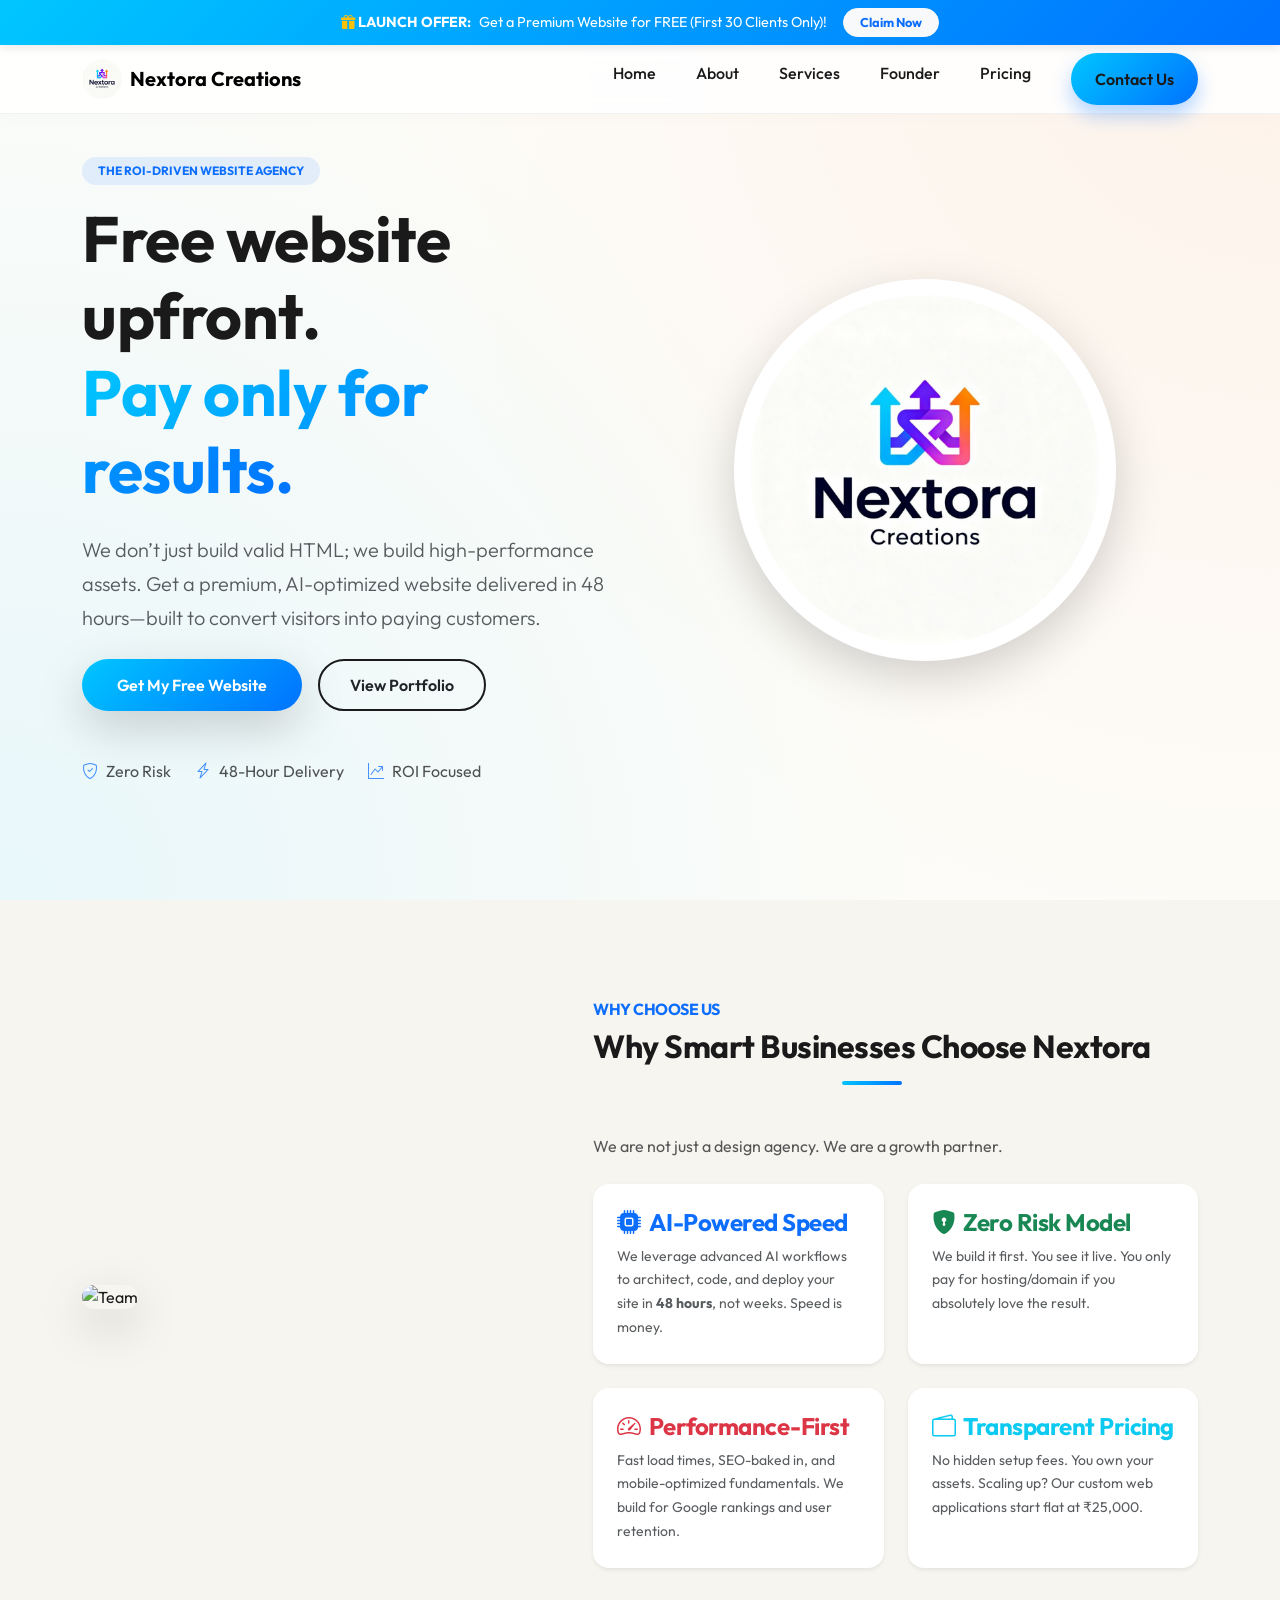
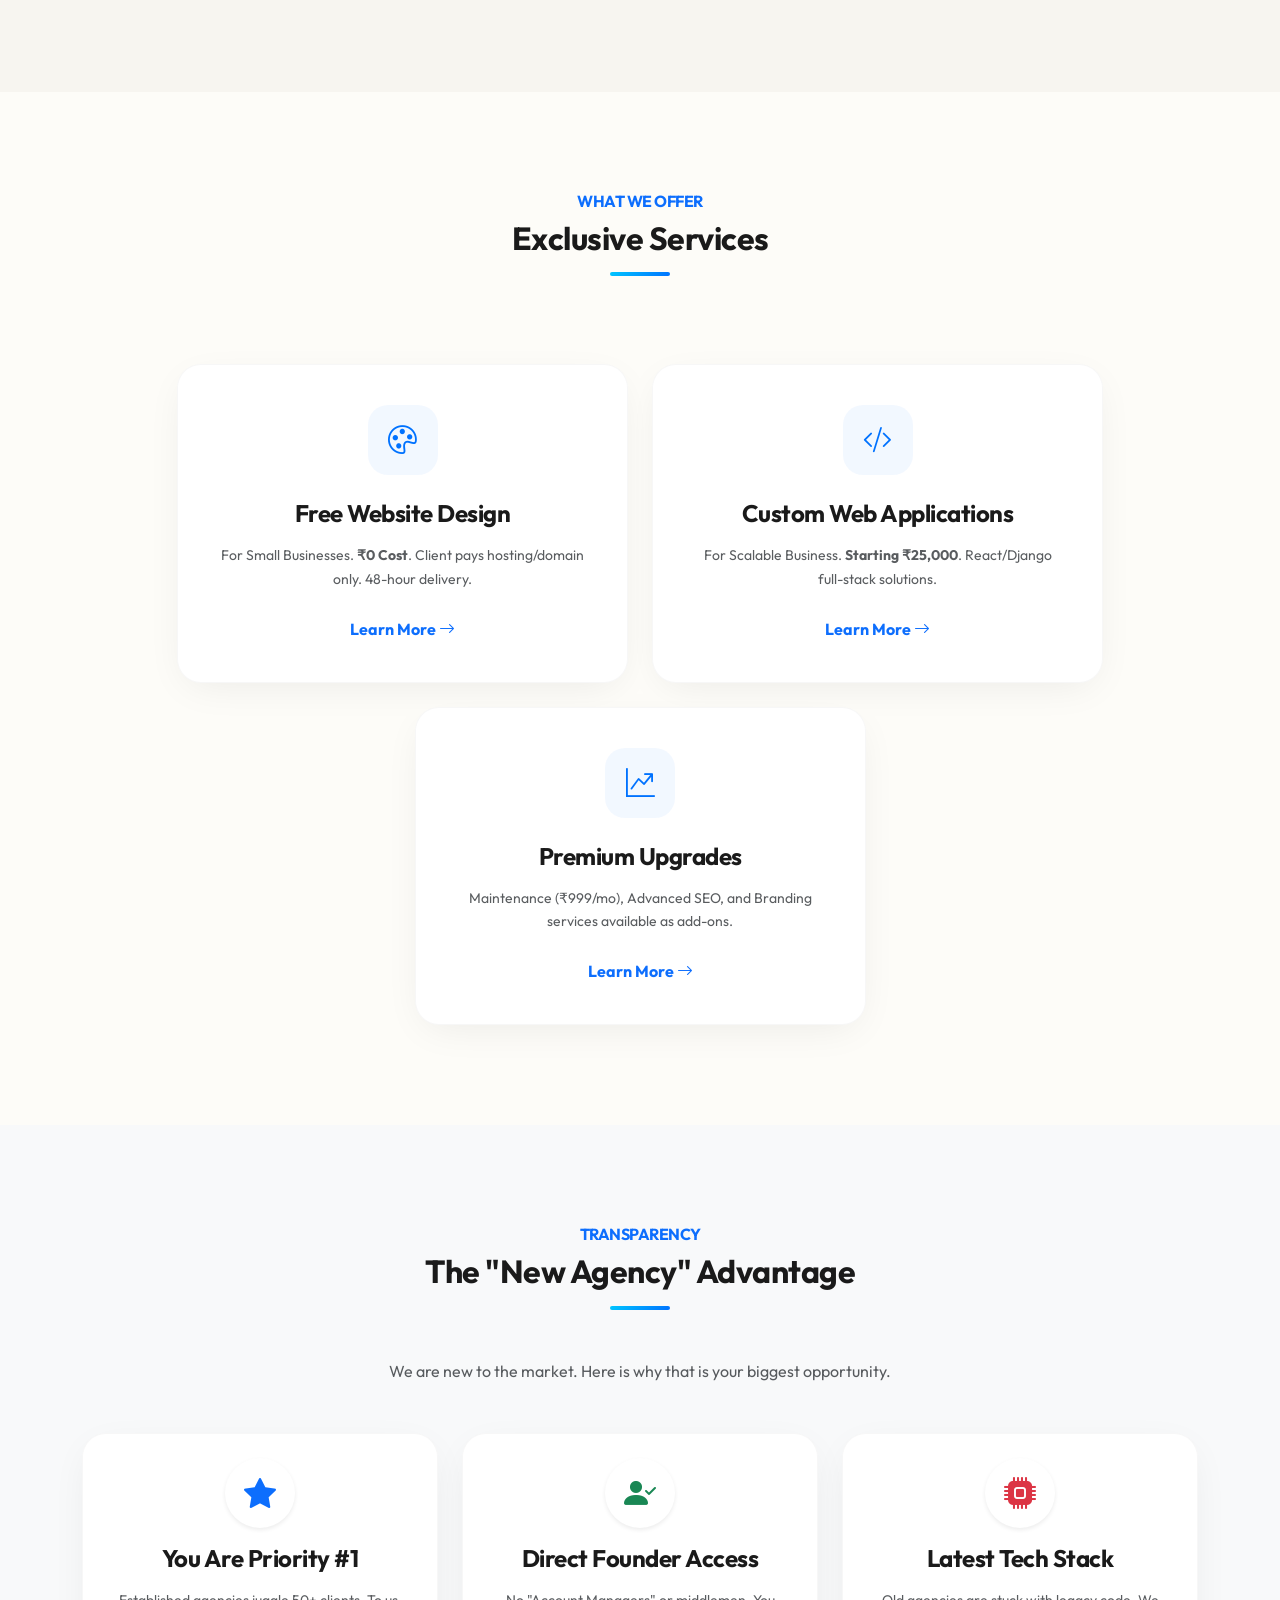
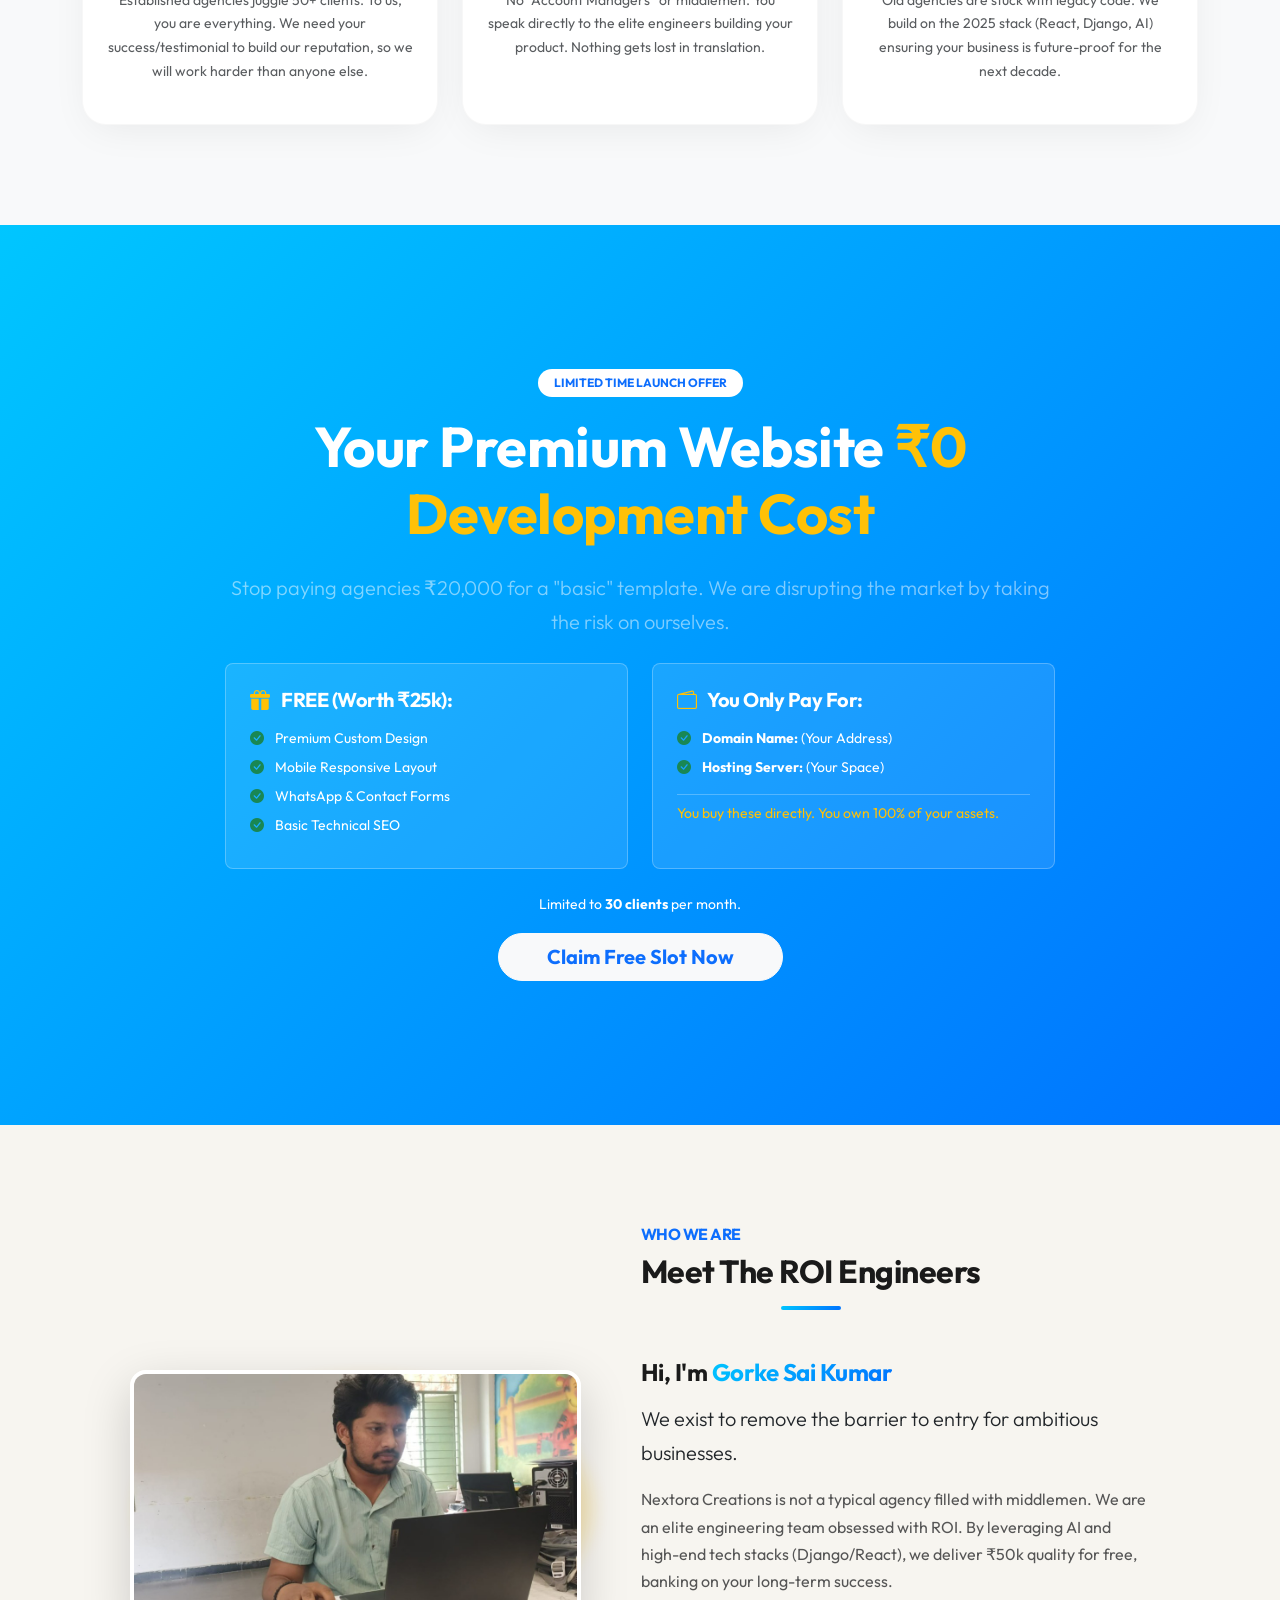
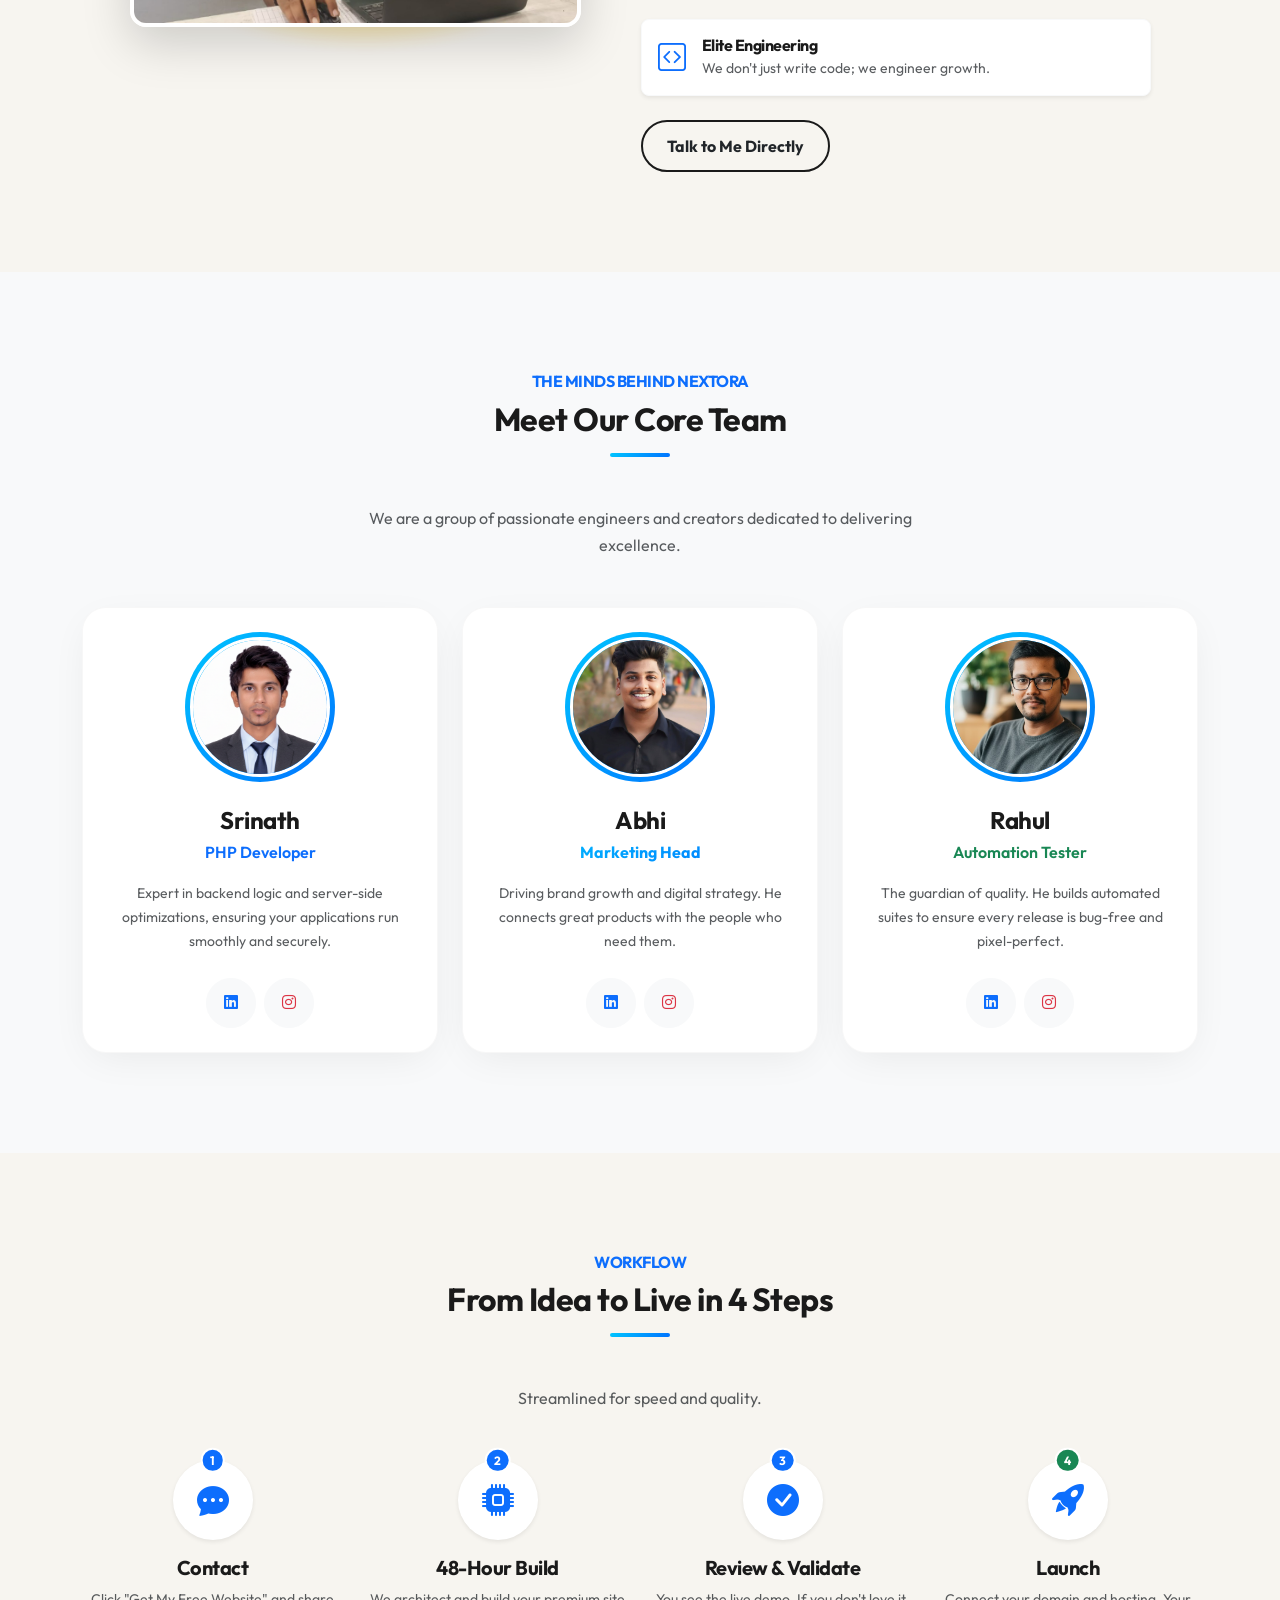
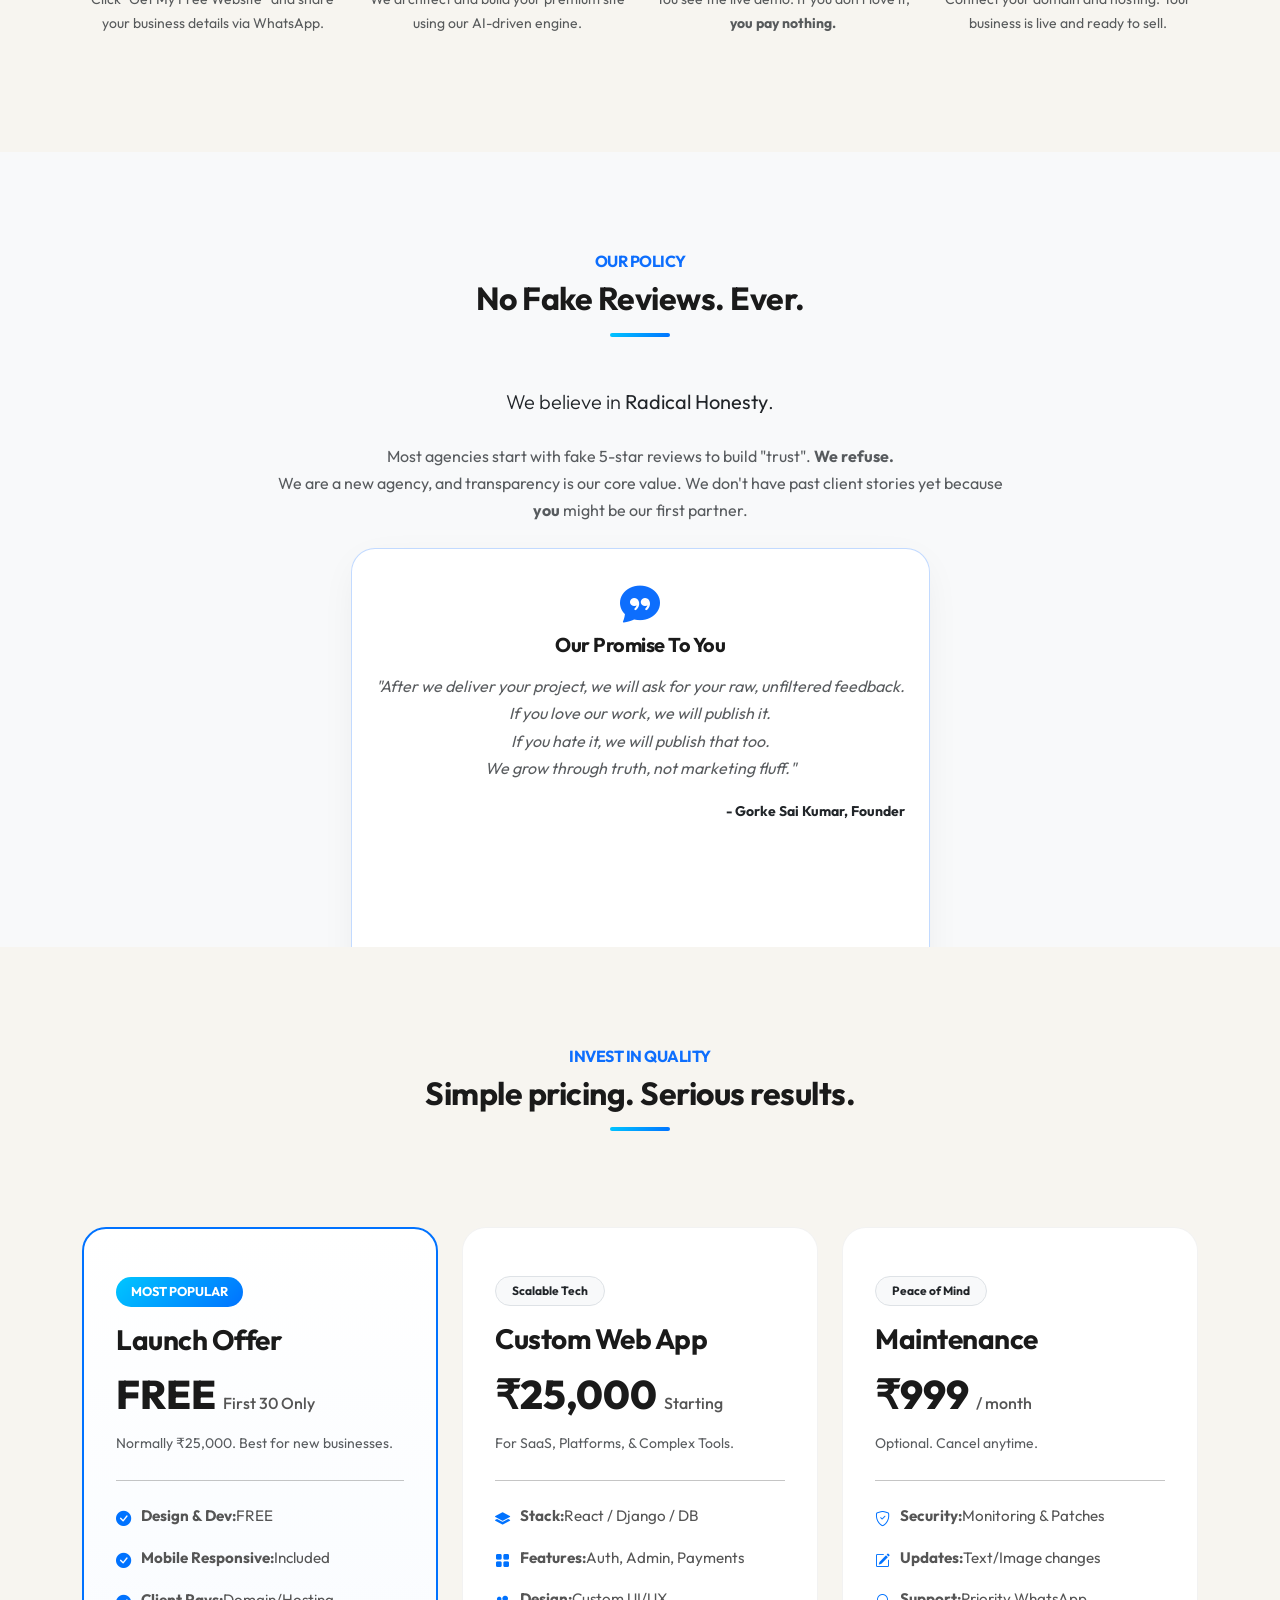
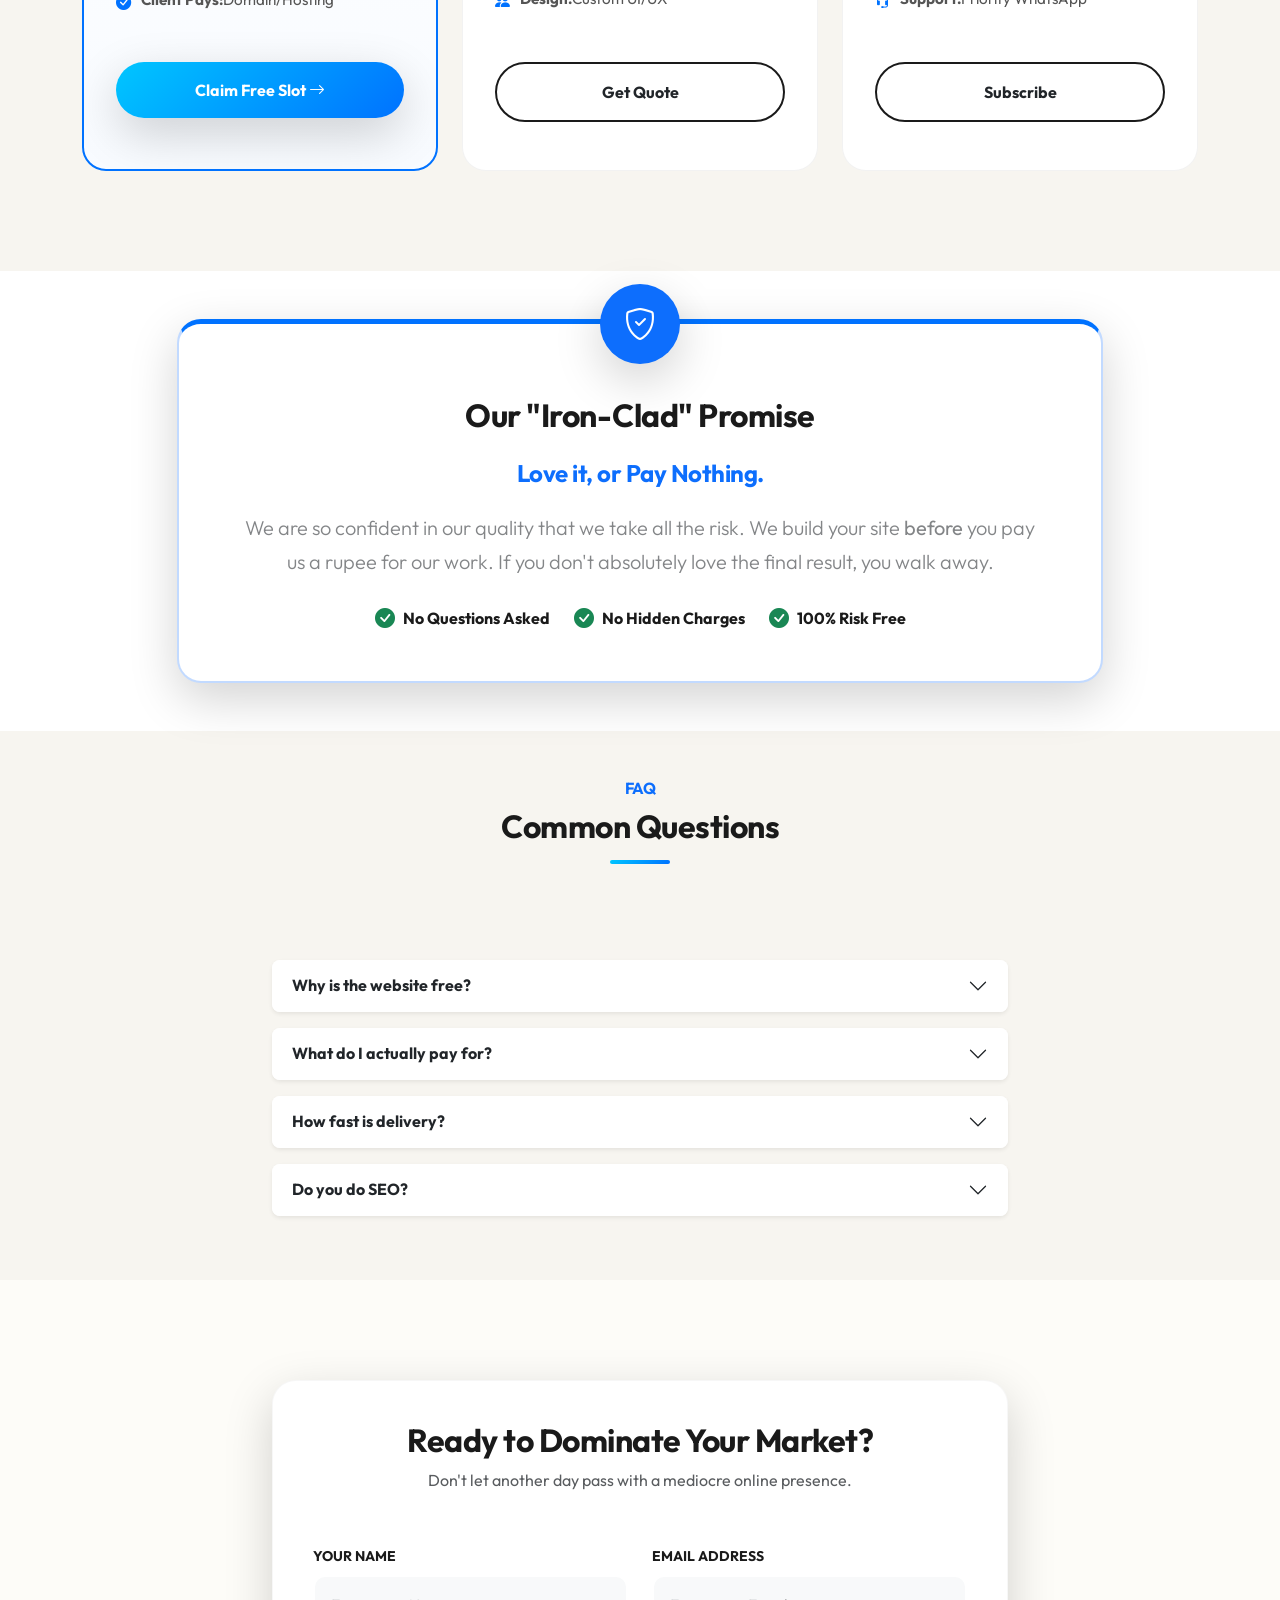
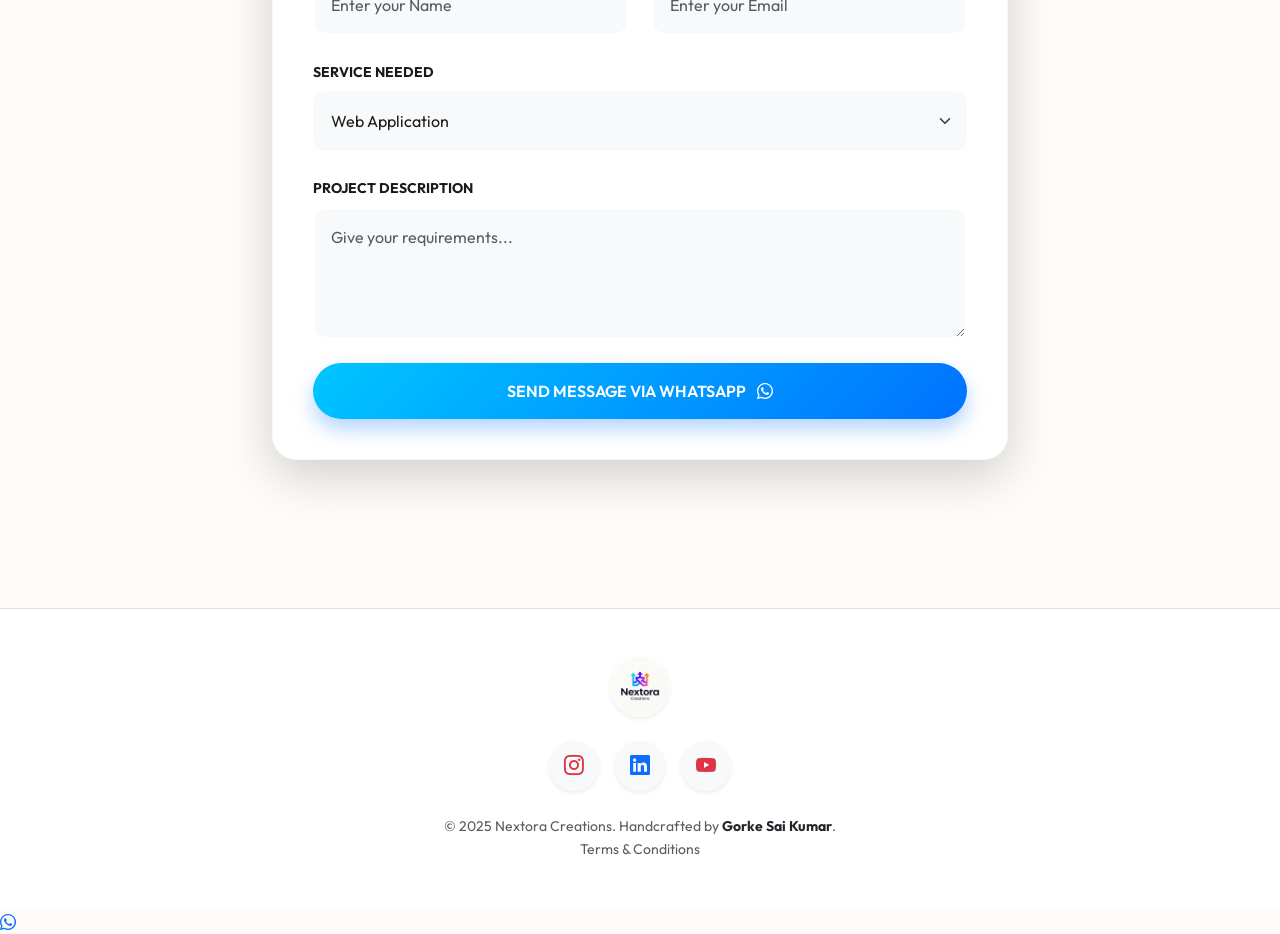
==== index.html @ ad3b321f "added terms and conditions" ====
<!DOCTYPE html>
<html lang="en">
<head>
    <meta charset="UTF-8">
    <meta name="viewport" content="width=device-width, initial-scale=1.0, maximum-scale=1.0, user-scalable=no">
    <title>Nextora Creations | Premium Web Solutions</title>
    <meta name="description" content="Nextora Creations - Custom web applications using Django, React, PostgreSQL. Solving real-life business problems by Gorke Sai Kumar.">
    <meta name="keywords" content="Nextora Creations, Web Development, Django, React, Custom Web Apps, Gorke Sai Kumar, Web Agency, Python, PostgreSQL, Business Solutions">
    <meta name="author" content="Gorke Sai Kumar">
    
    <!-- Robots -->
    <meta name="robots" content="index, follow">

    <!-- Canonical URL -->
    <link rel="canonical" href="https://nextoracreations.netlify.app/">

    <!-- Open Graph / Facebook -->
    <meta property="og:type" content="website">
    <meta property="og:url" content="https://nextoracreations.netlify.app/">
    <meta property="og:title" content="Nextora Creations | Premium Web Solutions">
    <meta property="og:description" content="Custom web applications using Django, React, PostgreSQL. Solving real-life business problems.">
    <meta property="og:image" content="https://nextoracreations.netlify.app/assets/img/logo.jpg">

    <!-- Twitter -->
    <meta property="twitter:card" content="summary_large_image">
    <meta property="twitter:url" content="https://nextoracreations.netlify.app/">
    <meta property="twitter:title" content="Nextora Creations | Premium Web Solutions">
    <meta property="twitter:description" content="Custom web applications using Django, React, PostgreSQL. Solving real-life business problems.">
    <meta property="twitter:image" content="https://nextoracreations.netlify.app/assets/img/logo.jpg">

    <!-- Fonts -->
    <link rel="preconnect" href="https://fonts.googleapis.com">
    <link rel="preconnect" href="https://fonts.gstatic.com" crossorigin>
    <link href="https://fonts.googleapis.com/css2?family=Outfit:wght@300;400;600;700&display=swap" rel="stylesheet">
    
    <!-- Bootstrap 5 CSS -->
    <link href="https://cdn.jsdelivr.net/npm/bootstrap@5.3.0/dist/css/bootstrap.min.css" rel="stylesheet">
    <!-- Bootstrap Icons -->
    <link rel="stylesheet" href="https://cdn.jsdelivr.net/npm/bootstrap-icons@1.11.1/font/bootstrap-icons.css">
    
    <!-- AOS Animation Library -->
    <link href="https://unpkg.com/aos@2.3.1/dist/aos.css" rel="stylesheet">
    
    <!-- Custom CSS -->
    <link rel="stylesheet" href="assets/css/style.css">
    <meta name="google-site-verification" content="ilB0zEeFWvR1lHOQgib4cGOxq50XFA5EK_NrIijSXbw" />
    <!-- Favicon -->
    <link rel="icon" type="image/jpg" href="assets/img/logo.jpg">
</head>
<body>
    <!-- Top Notification Bar -->
    <div class="notification-bar d-flex justify-content-center align-items-center text-center px-2">
        <span class="fw-bold me-2"><i class="bi bi-gift-fill text-warning"></i> LAUNCH OFFER:</span>
        <span class="d-none d-md-inline">Get a Premium Website for FREE (First 30 Clients Only)!</span>
        <span class="d-inline d-md-none">FREE Premium Website Offer!</span>
        <a href="#offer" class="btn btn-sm btn-light rounded-pill ms-3 px-3 fw-bold text-primary" style="font-size: 0.8rem;">Claim Now</a>
    </div>

    <!-- Navbar -->
    <nav class="navbar navbar-expand-lg fixed-top navbar-light">
        <div class="container">
            <a class="navbar-brand d-flex align-items-center gap-2" href="#">
                <img src="assets/img/logo.jpg" class="rounded-circle" alt="Nextora Logo">
                <span class="fw-bold">Nextora Creations</span>
            </a>
            <button class="navbar-toggler" type="button" data-bs-toggle="collapse" data-bs-target="#navbarNav">
                <span class="navbar-toggler-icon"></span>
            </button>
            <div class="collapse navbar-collapse" id="navbarNav">
                <ul class="navbar-nav ms-auto gap-lg-4">
                    <li class="nav-item"><a class="nav-link" href="#hero">Home</a></li>
                    <li class="nav-item"><a class="nav-link" href="#about">About</a></li>
                    <li class="nav-item"><a class="nav-link" href="#services">Services</a></li>
                    <li class="nav-item"><a class="nav-link" href="#founder">Founder</a></li>
                    <li class="nav-item"><a class="nav-link" href="#pricing">Pricing</a></li>
                    <li class="nav-item"><a class="nav-link btn btn-primary-gradient text-white px-4 ms-2" href="#contact">Contact Us</a></li>
                </ul>
            </div>
        </div>
    </nav>

    <!-- Hero Section -->
    <header id="hero" class="hero-section text-center text-lg-start">
        <div class="container">
            <div class="row align-items-center">
                <div class="col-lg-6">
                    <div class="badge bg-primary bg-opacity-10 text-primary mb-3 px-3 py-2 rounded-pill fw-bold text-uppercase letter-spacing-2">The ROI-Driven Website Agency</div>
                    <h1 class="display-3 fw-bold mb-4">Free website upfront. <br><span class="text-gradient">Pay only for results.</span></h1>
                    <p class="lead mb-4 text-muted">We don’t just build valid HTML; we build high-performance assets. Get a premium, AI-optimized website delivered in 48 hours—built to convert visitors into paying customers.</p>
                    <div class="d-flex gap-3 justify-content-center justify-content-lg-start">
                        <a href="#offer" class="btn btn-primary-gradient shadow-lg">Get My Free Website</a>
                        <a href="#portfolio" class="btn btn-outline-dark">View Portfolio</a>
                    </div>
                    
                    <div class="mt-5 d-flex gap-4 opacity-75 justify-content-center justify-content-lg-start">
                         <div><i class="bi bi-shield-check text-primary me-2"></i>Zero Risk</div>
                         <div><i class="bi bi-lightning-charge text-primary me-2"></i>48-Hour Delivery</div>
                         <div><i class="bi bi-graph-up-arrow text-primary me-2"></i>ROI Focused</div>
                    </div>
                </div>
                <div class="col-lg-6 mt-5 mt-lg-0 text-center">
                    <img src="assets/img/logo.jpg" class="img-fluid rounded-circle shadow-lg p-3 bg-white" style="max-width: 70%;" alt="Nextora Hero">
                </div>
            </div>
        </div>
    </header>

    <!-- Why Choose Us Section (Previously About) -->
    <section id="why-us">
        <div class="container">
            <div class="row align-items-center">
                <div class="col-lg-5 mb-5 mb-lg-0">
                    <div class="position-relative">
                        <div class="bg-primary position-absolute rounded-circle opacity-10" style="width: 300px; height: 300px; top: -20px; left: -20px; z-index: -1;"></div>
                        <img src="https://images.unsplash.com/photo-1522071820081-009f0129c71c?q=80&w=2070&auto=format&fit=crop" class="img-fluid rounded-4 shadow-lg" alt="Team">
                    </div>
                </div>
                <div class="col-lg-7 ps-lg-5">
                    <h6 class="text-primary fw-bold text-uppercase letter-spacing-2">Why Choose Us</h6>
                    <h2 class="section-title text-start mx-0">Why Smart Businesses Choose Nextora</h2>
                    <p class="mb-4">We are not just a design agency. We are a growth partner.</p>
                    
                    <div class="row g-4 mb-4">
                        <div class="col-md-6">
                            <div class="p-4 bg-white rounded-4 shadow-sm h-100">
                                <h4 class="fw-bold text-primary"><i class="bi bi-cpu-fill me-2"></i>AI-Powered Speed</h4>
                                <p class="small text-muted m-0">We leverage advanced AI workflows to architect, code, and deploy your site in <strong>48 hours</strong>, not weeks. Speed is money.</p>
                            </div>
                        </div>
                        <div class="col-md-6">
                             <div class="p-4 bg-white rounded-4 shadow-sm h-100">
                                <h4 class="fw-bold text-success"><i class="bi bi-shield-lock-fill me-2"></i>Zero Risk Model</h4>
                                <p class="small text-muted m-0">We build it first. You see it live. You only pay for hosting/domain if you absolutely love the result.</p>
                            </div>
                        </div>
                         <div class="col-md-6">
                            <div class="p-4 bg-white rounded-4 shadow-sm h-100">
                               <h4 class="fw-bold text-danger"><i class="bi bi-speedometer2 me-2"></i>Performance-First</h4>
                               <p class="small text-muted m-0">Fast load times, SEO-baked in, and mobile-optimized fundamentals. We build for Google rankings and user retention.</p>
                           </div>
                       </div>
                       <div class="col-md-6">
                            <div class="p-4 bg-white rounded-4 shadow-sm h-100">
                               <h4 class="fw-bold text-info"><i class="bi bi-wallet2 me-2"></i>Transparent Pricing</h4>
                               <p class="small text-muted m-0">No hidden setup fees. You own your assets. Scaling up? Our custom web applications start flat at ₹25,000.</p>
                           </div>
                       </div>
                    </div>
                </div>
            </div>
        </div>
    </section>

    <!-- Services Section -->
    <section id="services" data-aos="fade-up">
        <div class="container">
            <div class="text-center" data-aos="zoom-in">
                <h6 class="text-primary fw-bold text-uppercase">What We Offer</h6>
                <h2 class="section-title">Exclusive Services</h2>
            </div>
            
            <div class="row g-4 mt-3 justify-content-center" id="services-container">
                <!-- Dynamic Content Will Load Here -->
                <div class="col-12 text-center">
                    <div class="spinner-border text-primary" role="status">
                        <span class="visually-hidden">Loading...</span>
                    </div>
                </div>
            </div>
        </div>
    </section>

    <!-- Replaced with Company Advantage Section -->
    <section id="advantage" class="bg-light">
        <div class="container">
            <div class="text-center mb-5" data-aos="fade-up">
                <h6 class="text-primary fw-bold text-uppercase">Transparency</h6>
                <h2 class="section-title">The "New Agency" Advantage</h2>
                <p class="text-muted w-75 mx-auto">We are new to the market. Here is why that is your biggest opportunity.</p>
            </div>
            
            <div class="row g-4 justify-content-center">
                <!-- Advantage 1 -->
                <div class="col-md-4" data-aos="fade-up" data-aos-delay="100">
                    <div class="glass-card p-4 h-100 text-center">
                        <div class="icon-box bg-white shadow-sm mb-3 mx-auto text-primary fs-2 rounded-circle" style="width:70px; height:70px; display:flex; align-items:center; justify-content:center;">
                            <i class="bi bi-star-fill"></i>
                        </div>
                        <h4 class="fw-bold mb-3">You Are Priority #1</h4>
                        <p class="small text-muted">Established agencies juggle 50+ clients. To us, you are everything. We need your success/testimonial to build our reputation, so we will work harder than anyone else.</p>
                    </div>
                </div>

                <!-- Advantage 2 -->
                <div class="col-md-4" data-aos="fade-up" data-aos-delay="200">
                     <div class="glass-card p-4 h-100 text-center">
                        <div class="icon-box bg-white shadow-sm mb-3 mx-auto text-success fs-2 rounded-circle" style="width:70px; height:70px; display:flex; align-items:center; justify-content:center;">
                            <i class="bi bi-person-check-fill"></i>
                        </div>
                        <h4 class="fw-bold mb-3">Direct Founder Access</h4>
                        <p class="small text-muted">No "Account Managers" or middlemen. You speak directly to the elite engineers building your product. Nothing gets lost in translation.</p>
                    </div>
                </div>

                <!-- Advantage 3 -->
                <div class="col-md-4" data-aos="fade-up" data-aos-delay="300">
                     <div class="glass-card p-4 h-100 text-center">
                        <div class="icon-box bg-white shadow-sm mb-3 mx-auto text-danger fs-2 rounded-circle" style="width:70px; height:70px; display:flex; align-items:center; justify-content:center;">
                            <i class="bi bi-cpu-fill"></i>
                        </div>
                        <h4 class="fw-bold mb-3">Latest Tech Stack</h4>
                        <p class="small text-muted">Old agencies are stuck with legacy code. We build on the 2025 stack (React, Django, AI) ensuring your business is future-proof for the next decade.</p>
                    </div>
                </div>
            </div>
        </div>
    </section>

    <!-- Launch Offer Section -->
    <section id="offer" class="offer-section py-5">
        <div class="container py-5">
            <div class="row justify-content-center">
                <div class="col-lg-10">
                    <div class="offer-card p-5 text-center" data-aos="zoom-in" data-aos-duration="1000">
                        <span class="badge bg-white text-primary mb-3 px-3 py-2 rounded-pill fw-bold text-uppercase">Limited Time Launch Offer</span>
                        <h2 class="display-4 fw-bold mb-4 text-white">Your Premium Website <span class="text-warning">₹0 Development Cost</span></h2>
                        <p class="lead text-white-50 mb-4">Stop paying agencies ₹20,000 for a "basic" template. We are disrupting the market by taking the risk on ourselves.</p>
                        
                        <div class="row justify-content-center mb-4">
                            <div class="col-md-6">
                                <div class="bg-white bg-opacity-10 p-4 rounded-3 text-start border border-white border-opacity-25 h-100">
                                    <h5 class="fw-bold text-white mb-3"><i class="bi bi-gift-fill me-2 text-warning"></i> FREE (Worth ₹25k):</h5>
                                    <ul class="list-unstyled text-white mb-0 small">
                                        <li class="mb-2"><i class="bi bi-check-circle-fill text-success me-2"></i> Premium Custom Design</li>
                                        <li class="mb-2"><i class="bi bi-check-circle-fill text-success me-2"></i> Mobile Responsive Layout</li>
                                        <li class="mb-2"><i class="bi bi-check-circle-fill text-success me-2"></i> WhatsApp & Contact Forms</li>
                                        <li class="mb-2"><i class="bi bi-check-circle-fill text-success me-2"></i> Basic Technical SEO</li>
                                    </ul>
                                </div>
                            </div>
                            <div class="col-md-6 mt-3 mt-md-0">
                                <div class="bg-white bg-opacity-10 p-4 rounded-3 text-start border border-white border-opacity-25 h-100">
                                    <h5 class="fw-bold text-white mb-3"><i class="bi bi-wallet2 me-2 text-warning"></i> You Only Pay For:</h5>
                                    <ul class="list-unstyled text-white mb-0 small">
                                        <li class="mb-2"><i class="bi bi-check-circle-fill text-success me-2"></i> <strong>Domain Name:</strong> (Your Address)</li>
                                        <li class="mb-2"><i class="bi bi-check-circle-fill text-success me-2"></i> <strong>Hosting Server:</strong> (Your Space)</li>
                                        <li class="mt-3 text-warning border-top border-white border-opacity-25 pt-2">You buy these directly. You own 100% of your assets.</li>
                                    </ul>
                                </div>
                            </div>
                        </div>
                        
                        <div>
                            <p class="text-white small mb-3">Limited to <strong>30 clients</strong> per month.</p>
                            <a href="https://wa.me/917674981970?text=I want to claim the Free Website Offer!" target="_blank" class="btn btn-light btn-lg rounded-pill px-5 fw-bold btn-pulse text-primary">Claim Free Slot Now</a>
                        </div>
                    </div>
                </div>
            </div>
        </div>
    </section>

    <!-- About Us Section (Previously Founder) -->
    <section id="about-us" data-aos="fade-up">
        <div class="container">
            <div class="row align-items-center justify-content-center">
                <div class="col-lg-5 mb-4 mb-lg-0 text-center" data-aos="fade-right">
                    <div class="position-relative d-inline-block">
                        <div class="bg-warning position-absolute rounded-circle opacity-25" style="width: 100%; height: 100%; top: 10px; left: 10px; z-index: -1; filter: blur(10px);"></div>
                        <img src="assets/img/founder.jpg" class="img-fluid rounded-4 shadow-lg border border-4 border-white" alt="Gorke Sai Kumar - Founder" style="max-height: 400px; object-fit: cover;">
                    </div>
                </div>
                <div class="col-lg-6 ps-lg-5" data-aos="fade-left">
                    <h6 class="text-primary fw-bold text-uppercase letter-spacing-2">Who We Are</h6>
                    <h2 class="section-title text-start mx-0">Meet The ROI Engineers</h2>
                    <h4 class="fw-bold mb-3">Hi, I'm <span class="text-gradient">Gorke Sai Kumar</span></h4>
                    <p class="lead text-dark">We exist to remove the barrier to entry for ambitious businesses.</p>
                    <p class="mb-4">Nextora Creations is not a typical agency filled with middlemen. We are an elite engineering team obsessed with ROI. By leveraging AI and high-end tech stacks (Django/React), we deliver ₹50k quality for free, banking on your long-term success.</p>
                    
                    <div class="d-flex flex-column gap-3">
                        <div class="d-flex align-items-center bg-white p-3 rounded-3 shadow-sm border border-light">
                            <i class="bi bi-code-square text-primary fs-3 me-3"></i>
                            <div>
                                <h6 class="fw-bold mb-0">Elite Engineering</h6>
                                <small class="text-muted">We don't just write code; we engineer growth.</small>
                            </div>
                        </div>
                    </div>
                    
                    <div class="mt-4">
                        <a href="https://wa.me/917674981970?text=I want to work directly with you!" target="_blank" class="btn btn-outline-dark rounded-pill px-4 fw-bold">Talk to Me Directly</a>
                    </div>
                </div>
            </div>
        </div>
    </section>

    <!-- Team Section -->
    <section id="team" class="bg-light">
        <div class="container">
            <div class="text-center mb-5" data-aos="fade-up">
                <h6 class="text-primary fw-bold text-uppercase">The Minds Behind Nextora</h6>
                <h2 class="section-title">Meet Our Core Team</h2>
                <p class="text-muted text-center mx-auto" style="max-width: 600px;">
                    We are a group of passionate engineers and creators dedicated to delivering excellence.
                </p>
            </div>

            <div class="row g-4 justify-content-center">
                <!-- Srinath -->
                <div class="col-md-6 col-lg-4" data-aos="fade-up" data-aos-delay="100">
                    <div class="team-card glass-card text-center p-4">
                        <div class="team-img-wrapper mb-4 mx-auto">
                            <img src="assets/img/srinath.png" class="img-fluid" alt="Srinath">
                        </div>
                        <h4 class="fw-bold mb-1">Srinath</h4>
                        <p class="text-primary fw-semibold mb-3">PHP Developer</p>
                        <p class="small text-muted mb-4">
                            Expert in backend logic and server-side optimizations, ensuring your applications run smoothly and securely.
                        </p>
                        <div class="d-flex justify-content-center gap-2">
                             <a href="https://www.linkedin.com/in/sreenath-pandramesh/" target="_blank" class="social-icon-btn btn btn-sm btn-light rounded-circle text-primary"><i class="bi bi-linkedin"></i></a>
                             <a href="https://www.instagram.com/shreenath_14/" target="_blank" class="social-icon-btn btn btn-sm btn-light rounded-circle text-danger"><i class="bi bi-instagram"></i></a>
                        </div>
                    </div>
                </div>

                <!-- Abhi -->
                <div class="col-md-6 col-lg-4" data-aos="fade-up" data-aos-delay="200">
                    <div class="team-card glass-card text-center p-4">
                         <div class="team-img-wrapper mb-4 mx-auto">
                            <img src="assets/img/abhi.jpg" class="img-fluid" alt="Abhi">
                        </div>
                        <h4 class="fw-bold mb-1">Abhi</h4>
                        <p class="text-gradient fw-bold mb-3">Marketing Head</p>
                        <p class="small text-muted mb-4">
                            Driving brand growth and digital strategy. He connects great products with the people who need them.
                        </p>
                        <div class="d-flex justify-content-center gap-2">
                             <a href="https://www.linkedin.com/in/gaikwadabhijeeth/" target="_blank" class="social-icon-btn btn btn-sm btn-light rounded-circle text-primary"><i class="bi bi-linkedin"></i></a>
                             <a href="https://www.instagram.com/mr_abhi_25__/" target="_blank" class="social-icon-btn btn btn-sm btn-light rounded-circle text-danger"><i class="bi bi-instagram"></i></a>
                        </div>
                    </div>
                </div>

                <!-- Rahul -->
                <div class="col-md-6 col-lg-4" data-aos="fade-up" data-aos-delay="300">
                    <div class="team-card glass-card text-center p-4">
                         <div class="team-img-wrapper mb-4 mx-auto">
                            <img src="assets/img/rahul.jpg" class="img-fluid" alt="Rahul">
                        </div>
                        <h4 class="fw-bold mb-1">Rahul</h4>
                        <p class="text-success fw-semibold mb-3">Automation Tester</p>
                        <p class="small text-muted mb-4">
                            The guardian of quality. He builds automated suites to ensure every release is bug-free and pixel-perfect.
                        </p>
                        <div class="d-flex justify-content-center gap-2">
                             <a href="https://www.linkedin.com/in/gannajirahul/" target="_blank" class="social-icon-btn btn btn-sm btn-light rounded-circle text-primary"><i class="bi bi-linkedin"></i></a>
                             <a href="https://www.instagram.com/rahul_gannaji/" target="_blank" class="social-icon-btn btn btn-sm btn-light rounded-circle text-danger"><i class="bi bi-instagram"></i></a>
                        </div>
                    </div>
                </div>
            </div>
        </div>
    </section>

    <!-- Process Section -->
    <section id="process">
        <div class="container">
            <div class="text-center" data-aos="fade-up">
                <h6 class="text-primary fw-bold text-uppercase">Workflow</h6>
                <h2 class="section-title">From Idea to Live in 4 Steps</h2>
                <p class="text-muted w-75 mx-auto">Streamlined for speed and quality.</p>
            </div>
            
            <div class="row g-4 mt-4">
                <!-- Step 1 -->
                <div class="col-md-6 col-lg-3" data-aos="fade-up" data-aos-delay="100">
                    <div class="text-center position-relative h-100">
                        <div class="icon-box bg-white shadow-sm mb-3 mx-auto text-primary fs-2 rounded-circle" style="width:80px; height:80px; display:flex; align-items:center; justify-content:center;">
                            <i class="bi bi-chat-dots-fill"></i>
                        </div>
                        <span class="position-absolute top-0 start-50 translate-middle badge rounded-pill bg-primary border border-2 border-white">1</span>
                        <h5 class="fw-bold">Contact</h5>
                        <p class="small text-muted">Click "Get My Free Website" and share your business details via WhatsApp.</p>
                    </div>
                </div>

                <!-- Step 2 -->
                <div class="col-md-6 col-lg-3" data-aos="fade-up" data-aos-delay="200">
                    <div class="text-center position-relative h-100">
                        <div class="icon-box bg-white shadow-sm mb-3 mx-auto text-primary fs-2 rounded-circle" style="width:80px; height:80px; display:flex; align-items:center; justify-content:center;">
                            <i class="bi bi-cpu-fill"></i>
                        </div>
                        <span class="position-absolute top-0 start-50 translate-middle badge rounded-pill bg-primary border border-2 border-white">2</span>
                        <h5 class="fw-bold">48-Hour Build</h5>
                        <p class="small text-muted">We architect and build your premium site using our AI-driven engine.</p>
                    </div>
                </div>

                <!-- Step 3 -->
                <div class="col-md-6 col-lg-3" data-aos="fade-up" data-aos-delay="300">
                    <div class="text-center position-relative h-100">
                        <div class="icon-box bg-white shadow-sm mb-3 mx-auto text-primary fs-2 rounded-circle" style="width:80px; height:80px; display:flex; align-items:center; justify-content:center;">
                            <i class="bi bi-check-circle-fill"></i>
                        </div>
                        <span class="position-absolute top-0 start-50 translate-middle badge rounded-pill bg-primary border border-2 border-white">3</span>
                        <h5 class="fw-bold">Review & Validate</h5>
                        <p class="small text-muted">You see the live demo. If you don't love it, <strong>you pay nothing.</strong></p>
                    </div>
                </div>

                <!-- Step 4 -->
                <div class="col-md-6 col-lg-3" data-aos="fade-up" data-aos-delay="400">
                    <div class="text-center position-relative h-100">
                        <div class="icon-box bg-white shadow-sm mb-3 mx-auto text-primary fs-2 rounded-circle" style="width:80px; height:80px; display:flex; align-items:center; justify-content:center;">
                            <i class="bi bi-rocket-takeoff-fill"></i>
                        </div>
                        <span class="position-absolute top-0 start-50 translate-middle badge rounded-pill bg-success border border-2 border-white">4</span>
                        <h5 class="fw-bold">Launch</h5>
                        <p class="small text-muted">Connect your domain and hosting. Your business is live and ready to sell.</p>
                    </div>
                </div>
            </div>
        </div>
    </section>

    <!-- Replaced with Transparency Section -->
    <section id="transparency" class="bg-light">
        <div class="container">
             <div class="row justify-content-center">
                <div class="col-lg-8 text-center" data-aos="fade-up">
                    <h6 class="text-primary fw-bold text-uppercase">Our Policy</h6>
                    <h2 class="section-title">No Fake Reviews. Ever.</h2>
                    <p class="lead text-dark mb-4">We believe in <strong>Radical Honesty</strong>.</p>
                    <p class="text-muted mb-4">
                        Most agencies start with fake 5-star reviews to build "trust". <strong>We refuse.</strong><br>
                        We are a new agency, and transparency is our core value. We don't have past client stories yet because <strong>you</strong> might be our first partner.
                    </p>
                    <div class="glass-card p-4 border border-primary border-opacity-25 bg-white d-inline-block">
                        <i class="bi bi-chat-quote-fill text-primary fs-1 mb-3"></i>
                        <h5 class="fw-bold mb-3">Our Promise To You</h5>
                        <p class="medium text-muted fst-italic mb-0">
                            "After we deliver your project, we will ask for your raw, unfiltered feedback. <br>
                            If you love our work, we will publish it.<br>
                            If you hate it, we will publish that too.<br>
                            We grow through truth, not marketing fluff."
                        </p>
                        <div class="mt-3 text-end">
                            <small class="fw-bold text-dark">- Gorke Sai Kumar, Founder</small>
                        </div>
                    </div>
                </div>
            </div>
        </div>
    </section>

    <!-- Pricing Section -->
    <section id="pricing" data-aos="fade-up">
        <div class="container">
            <div class="text-center mb-5">
                <h6 class="text-primary fw-bold text-uppercase">Invest In Quality</h6>
                <h2 class="section-title">Simple pricing. Serious results.</h2>
            </div>
            
            <div class="row g-4 justify-content-center">
                <!-- Launch Offer -->
                <div class="col-lg-4 col-md-6" data-aos="fade-up" data-aos-delay="100">
                    <div class="pricing-card-premium featured position-relative h-100">
                        <div class="pricing-tag">Most Popular</div>
                        <h3 class="fw-bold">Launch Offer</h3>
                        <div class="pricing-price">FREE <small>First 30 Only</small></div>
                        <p class="text-muted small mb-4">Normally ₹25,000. Best for new businesses.</p>
                        
                        <hr class="opacity-10 my-4">
                        
                        <ul class="list-unstyled pricing-features mb-5">
                            <li><i class="bi bi-check-circle-fill"></i> <strong>Design & Dev:</strong> FREE</li>
                            <li><i class="bi bi-check-circle-fill"></i> <strong>Mobile Responsive:</strong> Included</li>
                            <li><i class="bi bi-check-circle-fill"></i> <strong>Client Pays:</strong> Domain/Hosting</li>
                        </ul>
                        
                        <div class="text-center mt-auto">
                            <a href="https://wa.me/917674981970?text=I want to claim the Free Website Launch Offer!" target="_blank" class="btn btn-primary-gradient w-100 py-3 fw-bold shadow-lg">Claim Free Slot <i class="bi bi-arrow-right"></i></a>
                        </div>
                    </div>
                </div>

                <!-- Custom Web App -->
                <div class="col-lg-4 col-md-6" data-aos="fade-up" data-aos-delay="200">
                    <div class="pricing-card-premium h-100">
                         <div class="badge bg-light text-dark mb-3 px-3 py-2 rounded-pill fw-bold border">Scalable Tech</div>
                        <h3 class="fw-bold">Custom Web App</h3>
                        <div class="pricing-price">₹25,000 <small>Starting</small></div>
                        <p class="text-muted small mb-4">For SaaS, Platforms, & Complex Tools.</p>
                        
                        <hr class="opacity-10 my-4">
                        
                        <ul class="list-unstyled pricing-features mb-5">
                            <li><i class="bi bi-layers-fill"></i> <strong>Stack:</strong> React / Django / DB</li>
                            <li><i class="bi bi-grid-fill"></i> <strong>Features:</strong> Auth, Admin, Payments</li>
                            <li><i class="bi bi-people-fill"></i> <strong>Design:</strong> Custom UI/UX</li>
                        </ul>
                        
                        <div class="text-center mt-auto">
                            <a href="https://wa.me/917674981970?text=I need a quote for a Custom Web Application." target="_blank" class="btn btn-outline-dark w-100 py-3 fw-bold">Get Quote</a>
                        </div>
                    </div>
                </div>

                <!-- Maintenance Plan -->
                <div class="col-lg-4 col-md-6" data-aos="fade-up" data-aos-delay="300">
                    <div class="pricing-card-premium h-100">
                        <div class="badge bg-light text-dark mb-3 px-3 py-2 rounded-pill fw-bold border">Peace of Mind</div>
                        <h3 class="fw-bold">Maintenance</h3>
                        <div class="pricing-price">₹999 <small>/ month</small></div>
                        <p class="text-muted small mb-4">Optional. Cancel anytime.</p>
                        
                        <hr class="opacity-10 my-4">
                        
                        <ul class="list-unstyled pricing-features mb-5">
                            <li><i class="bi bi-shield-check"></i> <strong>Security:</strong> Monitoring & Patches</li>
                            <li><i class="bi bi-pencil-square"></i> <strong>Updates:</strong> Text/Image changes</li>
                            <li><i class="bi bi-headset"></i> <strong>Support:</strong> Priority WhatsApp</li>
                        </ul>
                        
                        <div class="text-center mt-auto">
                            <a href="https://wa.me/917674981970?text=I'm interested in the Maintenance Plan." target="_blank" class="btn btn-outline-dark w-100 py-3 fw-bold">Subscribe</a>
                        </div>
                    </div>
                </div>
            </div>
        </div>
    </section>

    <!-- Guarantee Section -->
    <section id="guarantee" class="py-5 bg-white">
        <div class="container">
            <div class="row justify-content-center">
                <div class="col-lg-10">
                    <div class="glass-card shadow-lg text-center p-5 position-relative border border-2 border-primary border-opacity-25" style="border-top: 5px solid #0072FF !important;">
                        <div class="position-absolute top-0 start-50 translate-middle">
                             <div class="bg-primary text-white rounded-circle d-flex align-items-center justify-content-center shadow-lg" style="width: 80px; height: 80px; font-size: 2rem;">
                                <i class="bi bi-shield-check"></i>
                             </div>
                        </div>
                        
                        <h2 class="fw-bold mt-4 mb-4">Our "Iron-Clad" Promise</h2>
                        <h4 class="text-primary fw-bold mb-4">Love it, or Pay Nothing.</h4>
                        
                        <p class="lead text-muted mb-4 opacity-75 mx-auto" style="max-width: 800px;">
                            We are so confident in our quality that we take all the risk. We build your site <strong>before</strong> you pay us a rupee for our work. If you don't absolutely love the final result, you walk away.
                        </p>
                        
                        <div class="d-flex justify-content-center gap-4 flex-wrap">
                            <div class="d-flex align-items-center gap-2">
                                <i class="bi bi-check-circle-fill text-success fs-5"></i>
                                <span class="fw-bold">No Questions Asked</span>
                            </div>
                            <div class="d-flex align-items-center gap-2">
                                <i class="bi bi-check-circle-fill text-success fs-5"></i>
                                <span class="fw-bold">No Hidden Charges</span>
                            </div>
                            <div class="d-flex align-items-center gap-2">
                                <i class="bi bi-check-circle-fill text-success fs-5"></i>
                                <span class="fw-bold">100% Risk Free</span>
                            </div>
                        </div>
                    </div>
                </div>
            </div>
        </div>
    </section>

    <!-- FAQ Section -->
    <section id="faq" class="py-5">
        <div class="container">
            <div class="text-center mb-5">
                <h6 class="text-primary fw-bold text-uppercase">FAQ</h6>
                <h2 class="section-title">Common Questions</h2>
            </div>
            <div class="row justify-content-center">
                <div class="col-lg-8">
                    <div class="accordion" id="accordionFAQ">
                        <div class="accordion-item border-0 mb-3 shadow-sm rounded-3 overflow-hidden">
                            <h2 class="accordion-header" id="headingOne">
                                <button class="accordion-button fw-bold collapsed" type="button" data-bs-toggle="collapse" data-bs-target="#collapseOne" aria-expanded="false" aria-controls="collapseOne">
                                    Why is the website free?
                                </button>
                            </h2>
                            <div id="collapseOne" class="accordion-collapse collapse" aria-labelledby="headingOne" data-bs-parent="#accordionFAQ">
                                <div class="accordion-body text-muted">
                                    We are looking for long-term partners. By giving you a premium site upfront, we prove our value. We hope you'll hire us for maintenance or custom apps later, but there is no obligation.
                                </div>
                            </div>
                        </div>
                        <div class="accordion-item border-0 mb-3 shadow-sm rounded-3 overflow-hidden">
                            <h2 class="accordion-header" id="headingTwo">
                                <button class="accordion-button fw-bold collapsed" type="button" data-bs-toggle="collapse" data-bs-target="#collapseTwo" aria-expanded="false" aria-controls="collapseTwo">
                                    What do I actually pay for?
                                </button>
                            </h2>
                            <div id="collapseTwo" class="accordion-collapse collapse" aria-labelledby="headingTwo" data-bs-parent="#accordionFAQ">
                                <div class="accordion-body text-muted">
                                    You only pay for third-party costs: your <strong>Domain Name</strong> (your address) and <strong>Hosting</strong> (your server space). These are yours forever. We just connect them.
                                </div>
                            </div>
                        </div>
                        <div class="accordion-item border-0 mb-3 shadow-sm rounded-3 overflow-hidden">
                             <h2 class="accordion-header" id="headingThree">
                                <button class="accordion-button fw-bold collapsed" type="button" data-bs-toggle="collapse" data-bs-target="#collapseThree" aria-expanded="false" aria-controls="collapseThree">
                                    How fast is delivery?
                                </button>
                            </h2>
                            <div id="collapseThree" class="accordion-collapse collapse" aria-labelledby="headingThree" data-bs-parent="#accordionFAQ">
                                <div class="accordion-body text-muted">
                                     Standard websites are ready for review in <strong>48 hours</strong>. Custom web applications typically take 2-4 weeks depending on complexity.
                                </div>
                            </div>
                        </div>
                         <div class="accordion-item border-0 mb-3 shadow-sm rounded-3 overflow-hidden">
                             <h2 class="accordion-header" id="headingFour">
                                <button class="accordion-button fw-bold collapsed" type="button" data-bs-toggle="collapse" data-bs-target="#collapseFour" aria-expanded="false" aria-controls="collapseFour">
                                    Do you do SEO?
                                </button>
                            </h2>
                            <div id="collapseFour" class="accordion-collapse collapse" aria-labelledby="headingFour" data-bs-parent="#accordionFAQ">
                                <div class="accordion-body text-muted">
                                     We include <strong>Technical SEO</strong> (speed, meta tags, structure) for free to ensure you are indexable. Advanced Content SEO is a paid add-on.
                                </div>
                            </div>
                        </div>
                    </div>
                </div>
            </div>
        </div>
    </section>

    <!-- Contact Section -->
    <section id="contact">
        <div class="container">
            <div class="row justify-content-center">
                <div class="col-lg-8">
                    <div class="glass-card shadow-lg">
                        <div class="text-center mb-5">
                            <h2 class="fw-bold">Ready to Dominate Your Market?</h2>
                            <p class="text-muted">Don't let another day pass with a mediocre online presence.</p>
                        </div>
                        
                        <form id="contactForm">
                            <div class="row g-4">
                                <div class="col-md-6">
                                    <label class="form-label fw-bold small text-uppercase">Your Name</label>
                                    <input type="text" class="form-control" id="name" required placeholder="Enter your Name">
                                </div>
                                <div class="col-md-6">
                                    <label class="form-label fw-bold small text-uppercase">Email Address</label>
                                    <input type="email" class="form-control" id="email" required placeholder="Enter your Email">
                                </div>
                                <div class="col-12">
                                    <label class="form-label fw-bold small text-uppercase">Service Needed</label>
                                    <select class="form-select" id="service" required>
                                        <option value="Web Application">Web Application</option>
                                    </select>
                                </div>
                                <div class="col-12">
                                    <label class="form-label fw-bold small text-uppercase">Project Description</label>
                                    <textarea class="form-control" id="message" rows="4" required placeholder="Give your requirements..."></textarea>
                                </div>
                                <div class="col-12 mt-4 text-center">
                                    <button type="submit" class="btn btn-primary-gradient w-100 py-3 text-uppercase letter-spacing-2">Send Message via WhatsApp <i class="bi bi-whatsapp ms-2"></i></button>
                                </div>
                            </div>
                        </form>
                    </div>
                </div>
            </div>
        </div>
    </section>

    <!-- Footer -->
    <footer class="py-5 text-center mt-5 bg-white border-top">
        <div class="container">
            <div class="mb-4">
                 <img src="assets/img/logo.jpg" class="rounded-circle shadow-sm" style="height: 60px; width: 60px; object-fit: cover;" alt="Nextora Logo">
            </div>
            
            <div class="d-flex justify-content-center gap-3 mb-4">
                <a href="https://www.instagram.com/nextora_creations/" target="_blank" class="social-icon-btn btn btn-light rounded-circle shadow-sm text-danger" title="Follow on Instagram">
                    <i class="bi bi-instagram fs-5"></i>
                </a>
                <a href="https://www.linkedin.com/in/gorkesaikumar/" target="_blank" class="social-icon-btn btn btn-light rounded-circle shadow-sm text-primary" title="Connect on LinkedIn">
                    <i class="bi bi-linkedin fs-5"></i>
                </a>
                <a href="https://www.youtube.com/@codewithsai123" target="_blank" class="social-icon-btn btn btn-light rounded-circle shadow-sm text-danger" title="Subscribe on YouTube">
                    <i class="bi bi-youtube fs-5"></i>
                </a>
            </div>

            <p class="mb-0 text-muted small">&copy; 2025 Nextora Creations. Handcrafted by <span class="fw-bold text-dark">Gorke Sai Kumar</span>. <br> <a href="terms.html" class="text-muted text-decoration-none">Terms & Conditions</a></p>
        </div>
    </footer>

    <!-- Offer Popup Modal -->
    <div class="modal fade" id="offerModal" tabindex="-1" aria-hidden="true">
        <div class="modal-dialog modal-dialog-centered">
            <div class="modal-content offer-modal">
                <div class="modal-header-offer position-relative">
                    <button type="button" class="btn-close btn-close-white position-absolute top-0 end-0 m-3" data-bs-dismiss="modal" aria-label="Close"></button>
                    <i class="bi bi-rocket-takeoff-fill display-3 mb-3 d-block"></i>
                    <h3 class="fw-bold">Don't Miss Out!</h3>
                    <p class="mb-0 text-white-50">This exclusive offer is ending soon.</p>
                </div>
                <div class="modal-body p-4 p-md-5">
                    <h4 class="fw-bold text-dark mb-3">Get Your Business Online <span class="text-primary">For FREE</span></h4>
                    <p class="text-muted mb-4">You are one of the lucky visitors to see our Launch Offer. We will build your premium website at <strong>zero cost</strong>.</p>
                    <div class="d-grid gap-2">
                        <a href="https://wa.me/917674981970?text=I want to claim the Free Website Offer via Popup!" target="_blank" class="btn btn-primary-gradient py-3 rounded-pill fw-bold pulse-animation">
                            <i class="bi bi-whatsapp me-2"></i> Claim Free Website
                        </a>
                        <button type="button" class="btn btn-link text-muted text-decoration-none" data-bs-dismiss="modal">No thanks, I'll pay full price</button>
                    </div>
                </div>
            </div>
        </div>
    </div>

    <!-- Floating WhatsApp -->
    <a href="https://wa.me/917674981970" class="floating-whatsapp" target="_blank" title="Chat on WhatsApp">
        <i class="bi bi-whatsapp"></i>
    </a>

    <!-- Scripts -->
    <script src="https://cdn.jsdelivr.net/npm/bootstrap@5.3.0/dist/js/bootstrap.bundle.min.js"></script>
    <script src="https://unpkg.com/aos@2.3.1/dist/aos.js"></script>
    <script>
        AOS.init({
            duration: 800,
            once: true,
            easing: 'ease-out-cubic'
        });
    </script>
    <script src="assets/js/sheets.js"></script>
    <script src="assets/js/contact.js"></script>
    <script src="assets/js/main.js"></script>
</body>
</html>
---- assets/css/style.css ----
/* Nextora Creations Premium Light Cream Theme */
:root {
    /* Brand Gradients - Kept for accents but softer */
    --primary-gradient: linear-gradient(135deg, #00C6FF, #0072FF); /* Crisper Blue */
    --accent-gradient: linear-gradient(135deg, #FF9D00, #FF4B1F);
    
    /* Light Theme Palette */
    --cream-bg: #FDFCF8; /* Very soft cream/warm white */
    --section-bg: #F7F5F0; /* Slightly darker cream for alternate sections */
    --text-dark: #1A1A1A;
    --text-muted: #555555;
    
    /* Card Styling */
    --card-bg: #FFFFFF;
    --card-shadow: 0 10px 40px -10px rgba(0,0,0,0.08);
    --card-hover-shadow: 0 20px 60px -15px rgba(0,0,0,0.15);
    
    --glass-border: 1px solid rgba(0, 0, 0, 0.03);
}

html, body {
    width: 100%;
    margin: 0;
    padding: 0;
    overflow-x: hidden !important; /* Force hide horizontal overflow */
    position: relative;
}

body {
    font-family: 'Outfit', sans-serif;
    background-color: var(--cream-bg);
    color: var(--text-dark);
}

/* Typography */
h1, h2, h3, h4, h5, h6 {
    font-weight: 700;
    color: var(--text-dark);
    letter-spacing: -0.5px;
}

p {
    line-height: 1.7;
    color: var(--text-muted);
}

.text-gradient {
    background: var(--primary-gradient);
    -webkit-background-clip: text;
    background-clip: text;
    -webkit-text-fill-color: transparent;
}

/* Navbar */
.navbar {
    background: rgba(255, 255, 255, 0.85);
    backdrop-filter: blur(20px);
    border-bottom: 1px solid rgba(0,0,0,0.05);
    box-shadow: 0 2px 20px rgba(0,0,0,0.02);
}

.navbar-brand img {
    height: 40px;
}

.nav-link {
    color: var(--text-dark) !important;
    font-weight: 500;
    transition: 0.3s;
}

.nav-link:hover {
    color: #0072FF !important;
}

/* Hero Section */
.hero-section {
    padding: 140px 0 100px;
    background: radial-gradient(circle at top right, rgba(255, 220, 200, 0.3), transparent 60%),
                radial-gradient(circle at bottom left, rgba(200, 240, 255, 0.4), transparent 60%);
    min-height: 100vh;
    display: flex;
    align-items: center;
}

.btn-primary-gradient {
    background: var(--primary-gradient);
    border: none;
    color: white;
    padding: 14px 35px;
    border-radius: 50px;
    font-weight: 600;
    box-shadow: 0 10px 20px rgba(0, 114, 255, 0.3);
    transition: all 0.3s ease;
}

.btn-primary-gradient:hover {
    transform: translateY(-3px);
    box-shadow: 0 15px 30px rgba(0, 114, 255, 0.4);
    color: white;
}

.btn-outline-dark {
    border: 2px solid var(--text-dark);
    padding: 12px 30px;
    border-radius: 50px;
    font-weight: 600;
}

/* Sections */
section {
    padding: 100px 0;
}

/* Alternating background for visual hierarchy */
section:nth-child(even) {
    background-color: var(--section-bg);
}

.section-title {
    margin-bottom: 3rem;
    position: relative;
    display: inline-block;
}

.section-title::after {
    content: '';
    display: block;
    width: 60px;
    height: 4px;
    background: var(--primary-gradient);
    margin: 15px auto 0;
    border-radius: 2px;
}

/* Cards (Services, Portfolio, Testimonials) */
.glass-card {
    background: var(--card-bg);
    border: var(--glass-border);
    border-radius: 24px; /* Softer, rounder corners */
    padding: 2.5rem;
    transition: 0.4s cubic-bezier(0.175, 0.885, 0.32, 1.275);
    height: 100%;
    box-shadow: var(--card-shadow);
}

.glass-card:hover {
    transform: translateY(-8px);
    box-shadow: var(--card-hover-shadow);
}

/* Icon Box in Cards */
.icon-box {
    width: 70px;
    height: 70px;
    background: rgba(0, 114, 255, 0.05);
    border-radius: 20px;
    display: flex;
    align-items: center;
    justify-content: center;
    margin: 0 auto 1.5rem;
    color: #0072FF;
    font-size: 1.8rem;
    transition: 0.3s;
}

.glass-card:hover .icon-box {
    background: var(--primary-gradient);
    color: white;
    transform: scale(1.1) rotate(5deg);
}

/* Portfolio Card Specifics */
.portfolio-img-wrapper {
    border-radius: 20px;
    overflow: hidden;
    height: 240px;
    margin: -2.5rem -2.5rem 1.5rem -2.5rem; /* Break out of padding */
    position: relative;
}

/* Team Card Specifics */
.team-img-wrapper {
    width: 150px;
    height: 150px;
    border-radius: 50%;
    padding: 5px; /* Spacing for gradient border */
    background: var(--primary-gradient);
    overflow: hidden;
    transition: transform 0.3s ease;
}

.team-img-wrapper img {
    width: 100%;
    height: 100%;
    border-radius: 50%;
    object-fit: cover;
    background: white;
    border: 3px solid white; 
}

.team-card:hover .team-img-wrapper {
    transform: scale(1.05) rotate(3deg);
}

/* Testimonial Avatar */
.testimonial-avatar {
    width: 50px; 
    height: 50px; 
    background: var(--primary-gradient); 
    color: white; 
    border-radius: 50%;
    display: flex; 
    align-items: center; 
    justify-content: center;
    font-weight: bold;
    font-size: 1.2rem;
}

/* Form Styling */
.form-control, .form-select {
    background-color: #f8f9fa;
    border: 2px solid transparent;
    padding: 1rem;
    border-radius: 12px;
    color: var(--text-dark);
}

/* Animations & Blast Effects */
@keyframes blastIn {
    0% { transform: scale(0.5); opacity: 0; filter: blur(10px); }
    70% { transform: scale(1.1); filter: blur(0px); }
    100% { transform: scale(1); opacity: 1; }
}

.blast-load {
    animation: blastIn 0.8s cubic-bezier(0.25, 1, 0.5, 1) forwards;
}

/* Button Pulse */
@keyframes pulse-glow {
    0% { box-shadow: 0 0 0 0 rgba(0, 114, 255, 0.4); }
    70% { box-shadow: 0 0 0 15px rgba(0, 114, 255, 0); }
    100% { box-shadow: 0 0 0 0 rgba(0, 114, 255, 0); }
}

.btn-pulse {
    animation: pulse-glow 2s infinite;
}

/* Offer Section Specifics */
.offer-section {
    background: linear-gradient(135deg, #00C6FF 0%, #0072FF 100%);
    color: white;
    position: relative;
    overflow: hidden;
}

/* Notification Bar */
.notification-bar {
    background: var(--primary-gradient);
    color: white;
    font-size: 0.9rem;
    position: fixed;
    top: 0;
    left: 0;
    width: 100%;
    z-index: 2000;
    padding: 8px 0;
    box-shadow: 0 2px 10px rgba(0,0,0,0.1);
    transform: translateY(0);
    transition: transform 0.3s;
}

/* Push Navbar down when notification is present */
.navbar-spacer {
    height: 40px; /* Adjust based on notification bar height */
}

/* Offer Popup Modal */
.modal-content.offer-modal {
    background: white;
    border: none;
    border-radius: 20px;
    overflow: hidden;
    text-align: center;
}

.modal-header-offer {
    background: var(--primary-gradient);
    padding: 2rem 1rem;
    color: white;
}

/* Premium Pricing Section */
.pricing-card-premium {
    background: #fff;
    border-radius: 24px;
    padding: 3rem 2rem;
    height: 100%;
    transition: transform 0.3s ease, box-shadow 0.3s ease;
    border: 1px solid rgba(0,0,0,0.05);
    position: relative;
    overflow: hidden;
}

.pricing-card-premium:hover {
    transform: translateY(-10px);
    box-shadow: 0 20px 40px rgba(0,0,0,0.1);
}

.pricing-card-premium.featured {
    border: 2px solid #0072FF;
    background: linear-gradient(to bottom, #fff, #f8fbff);
}

.pricing-tag {
    background: var(--primary-gradient);
    color: white;
    padding: 5px 15px;
    border-radius: 20px;
    font-size: 0.8rem;
    font-weight: bold;
    text-transform: uppercase;
    display: inline-block;
    margin-bottom: 1rem;
}

.pricing-price {
    font-size: 2.5rem;
    font-weight: 800;
    color: var(--text-dark);
    margin-bottom: 0.5rem;
}

.pricing-price small {
    font-size: 1rem;
    font-weight: 500;
    color: var(--text-muted);
}

.pricing-features li {
    margin-bottom: 1rem;
    font-size: 0.95rem;
    color: var(--text-muted);
    display: flex;
    align-items: start;
}

.pricing-features li i {
    color: #0072FF;
    margin-right: 10px;
    margin-top: 3px;
    flex-shrink: 0;
}

/* Social Icons */
.social-icon-btn {
    width: 50px;
    height: 50px;
    display: flex;
    align-items: center;
    justify-content: center;
    transition: all 0.3s cubic-bezier(0.175, 0.885, 0.32, 1.275);
}

.social-icon-btn:hover {
    transform: translateY(-5px);
    box-shadow: 0 10px 20px rgba(0,0,0,0.1) !important;
    background: white;
}

/* =========================================
   RESPONSIVE DESIGN (Mobile First Approach)
   ========================================= */

@media (max-width: 991px) {
    /* Tablet & Mobile Adjustments */
    .hero-section {
        padding-top: 150px;
        text-align: center;
    }
    
    .hero-section .row {
        flex-direction: column; /* Text first, Logo second */
        gap: 30px; 
    }
    
    /* Adjust margin for logo container */
    .hero-section .col-lg-6.mt-5 {
        margin-top: 0 !important;
        margin-bottom: 0;
    }
    
    .section-title::after {
        margin: 15px auto; /* Center underline on mobile */
    }
    
    .pricing-card-premium {
        margin-bottom: 20px;
    }
}

@media (max-width: 768px) {
    /* Mobile Landscape & Portrait */
    
    /* Global Spacing */
    section {
        padding: 60px 0; /* Reduce padding from 100px */
    }
    
    /* Typography Scaling */
    h1.display-3 {
        font-size: 2.5rem; /* Scale down hero title */
    }
    
    h2.section-title {
        font-size: 2rem;
    }
    
    /* Hero Section */
    .hero-section {
        padding: 180px 0 60px; /* Increased top padding to clear fixed header */
        min-height: auto; /* Allow content to dictate height */
    }
    
    /* Buttons */
    .hero-section .d-flex {
        flex-direction: column;
        width: 100%;
    }
    
    .btn-primary-gradient, 
    .btn-outline-dark {
        width: 100%; /* Full width buttons for easier tapping */
        display: block;
        margin-bottom: 15px;
    }
    
    /* Cards */
    .glass-card, .pricing-card-premium {
        padding: 1.5rem; /* Reduce padding to save space */
    }
    
    .icon-box {
        width: 60px;
        height: 60px;
        font-size: 1.5rem;
    }
    
    /* Team Section Img */
    .team-img-wrapper {
        width: 120px;
        height: 120px;
    }
    
    /* Navbar text adjustment */
    .navbar-brand span {
        font-size: 1.1rem;
    }
    
    /* Offer Popup */
    .modal-content.offer-modal h3 {
        font-size: 1.5rem;
    }
    
    /* Normalize Header & Footer Width */
    .navbar, footer {
        width: 100%;
        max-width: 100vw;
        overflow-x: hidden;
    }
    
    .navbar-collapse {
        background: rgba(255, 255, 255, 0.98);
        padding: 20px;
        border-radius: 10px;
        box-shadow: 0 10px 30px rgba(0,0,0,0.1);
        margin-top: 10px;
    }
    
    /* Ensure no container breaks the layout */
    .container {
        padding-left: 20px;
        padding-right: 20px;
        max-width: 100%;
    }
}
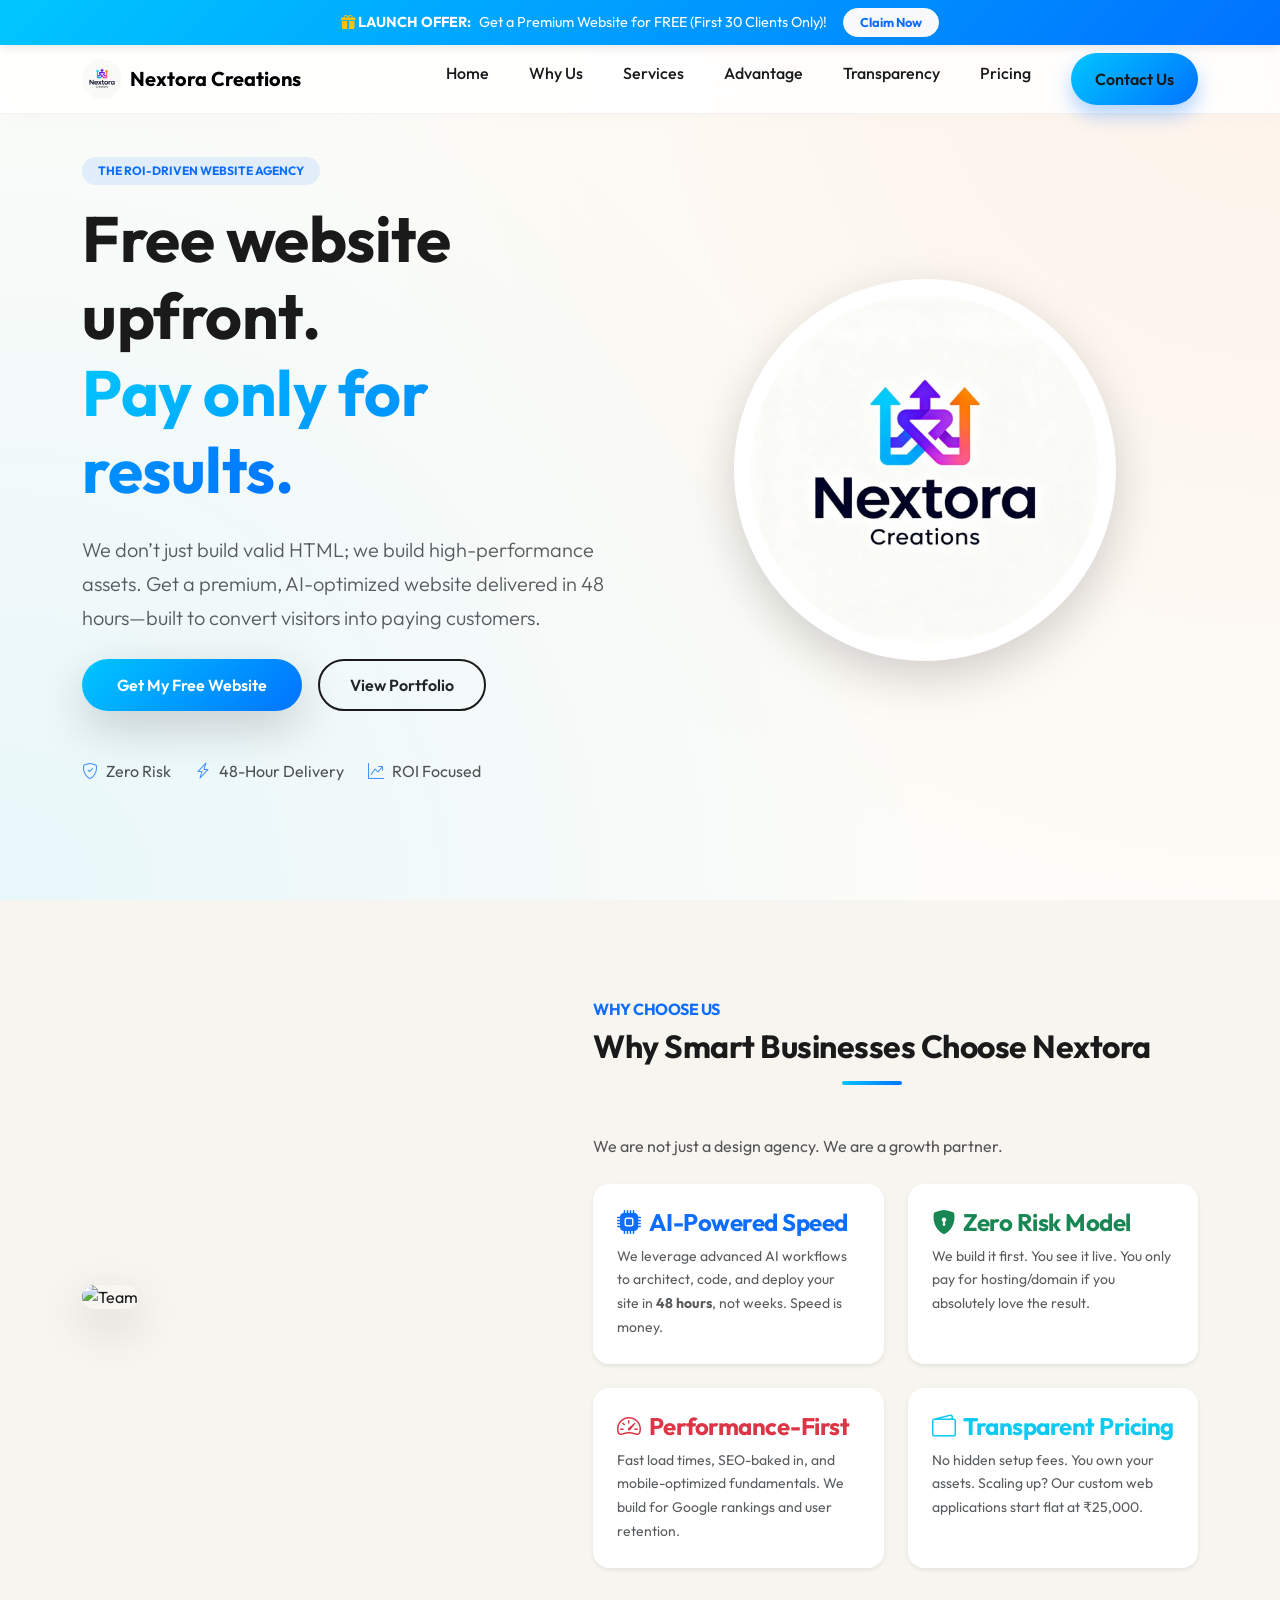
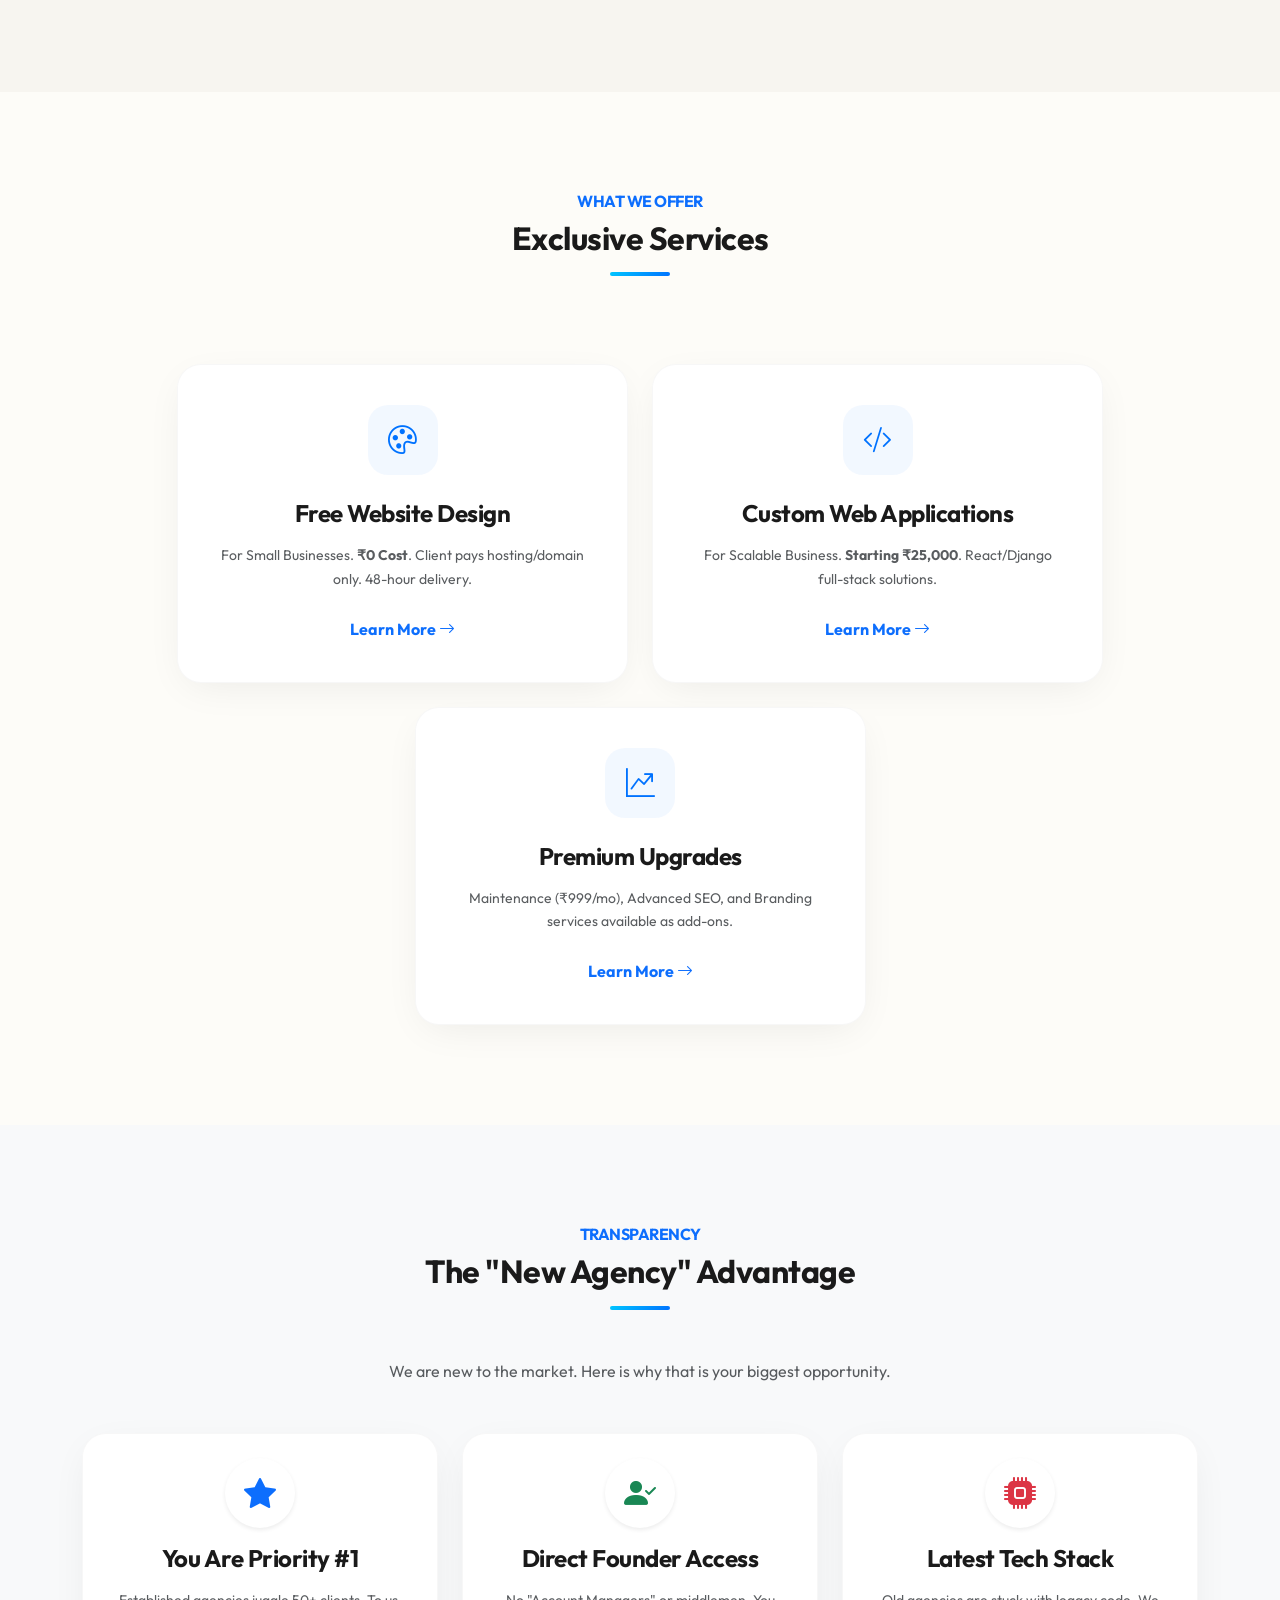
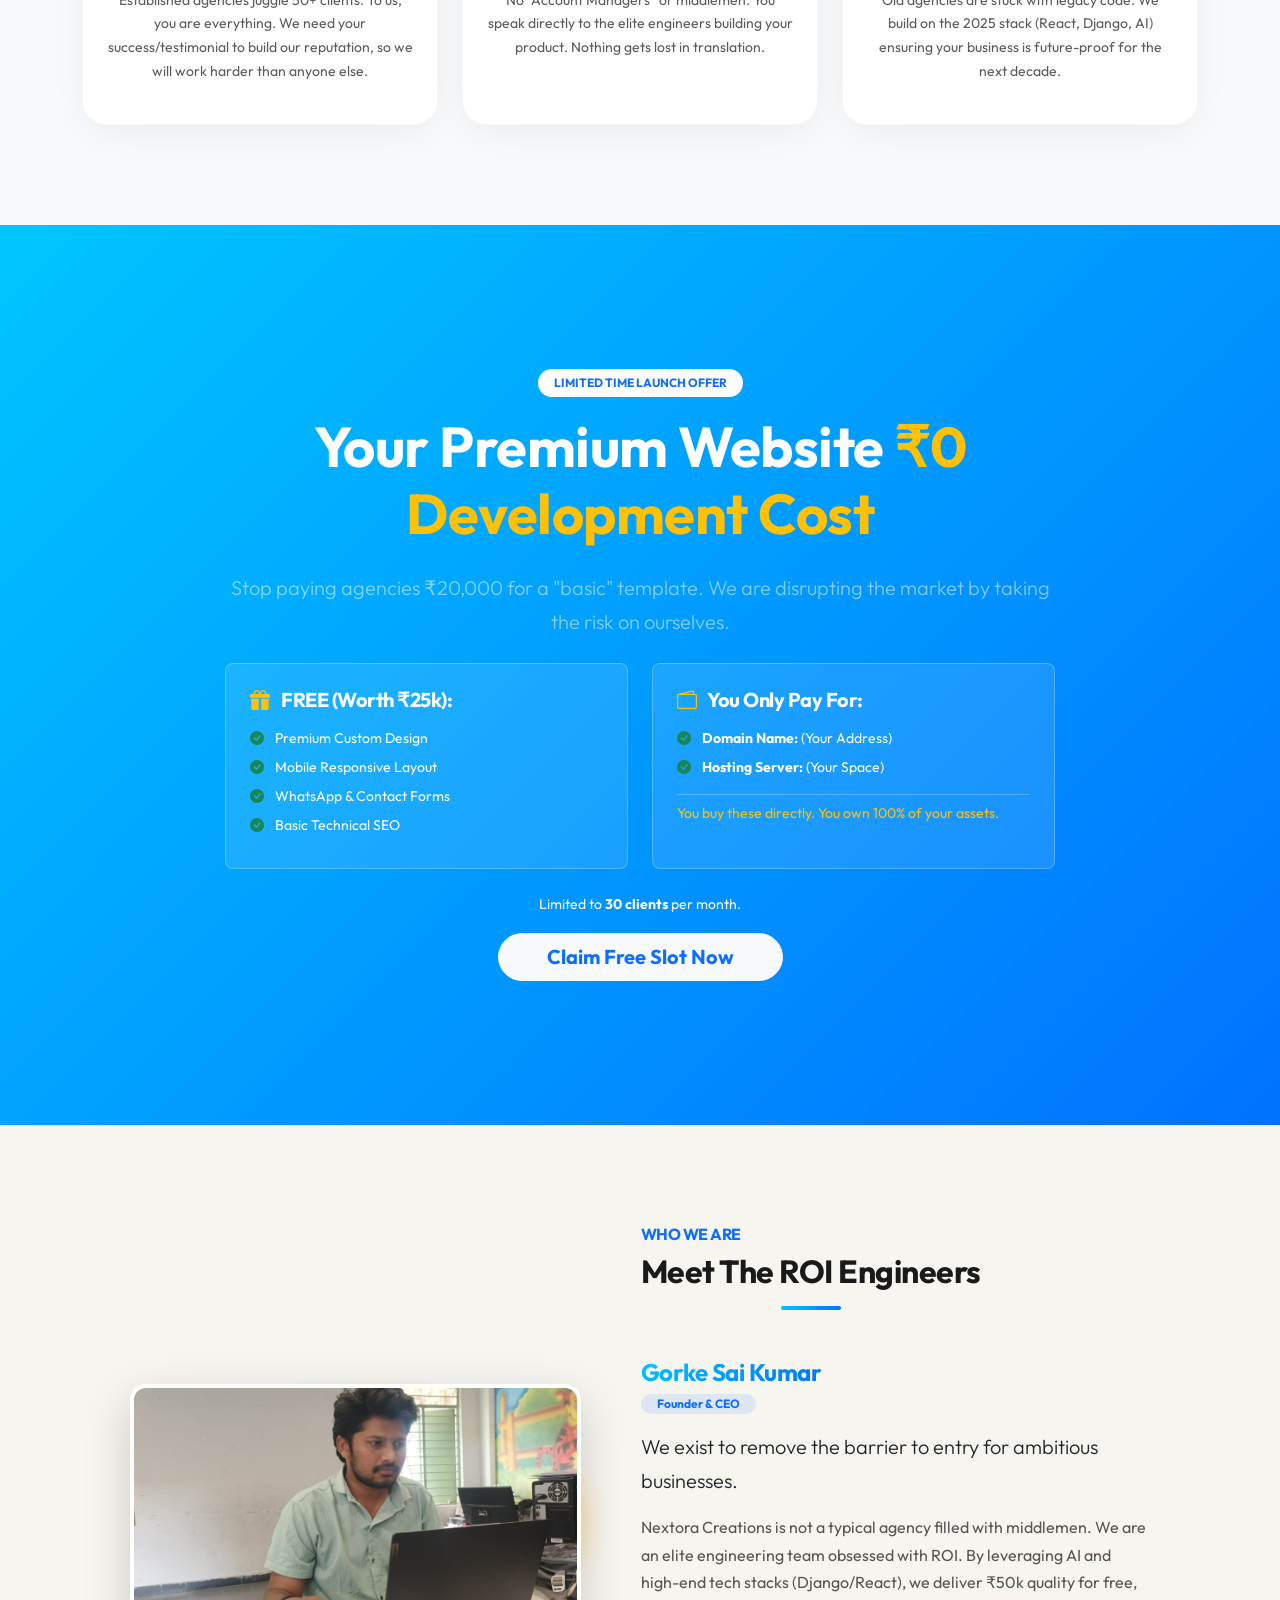
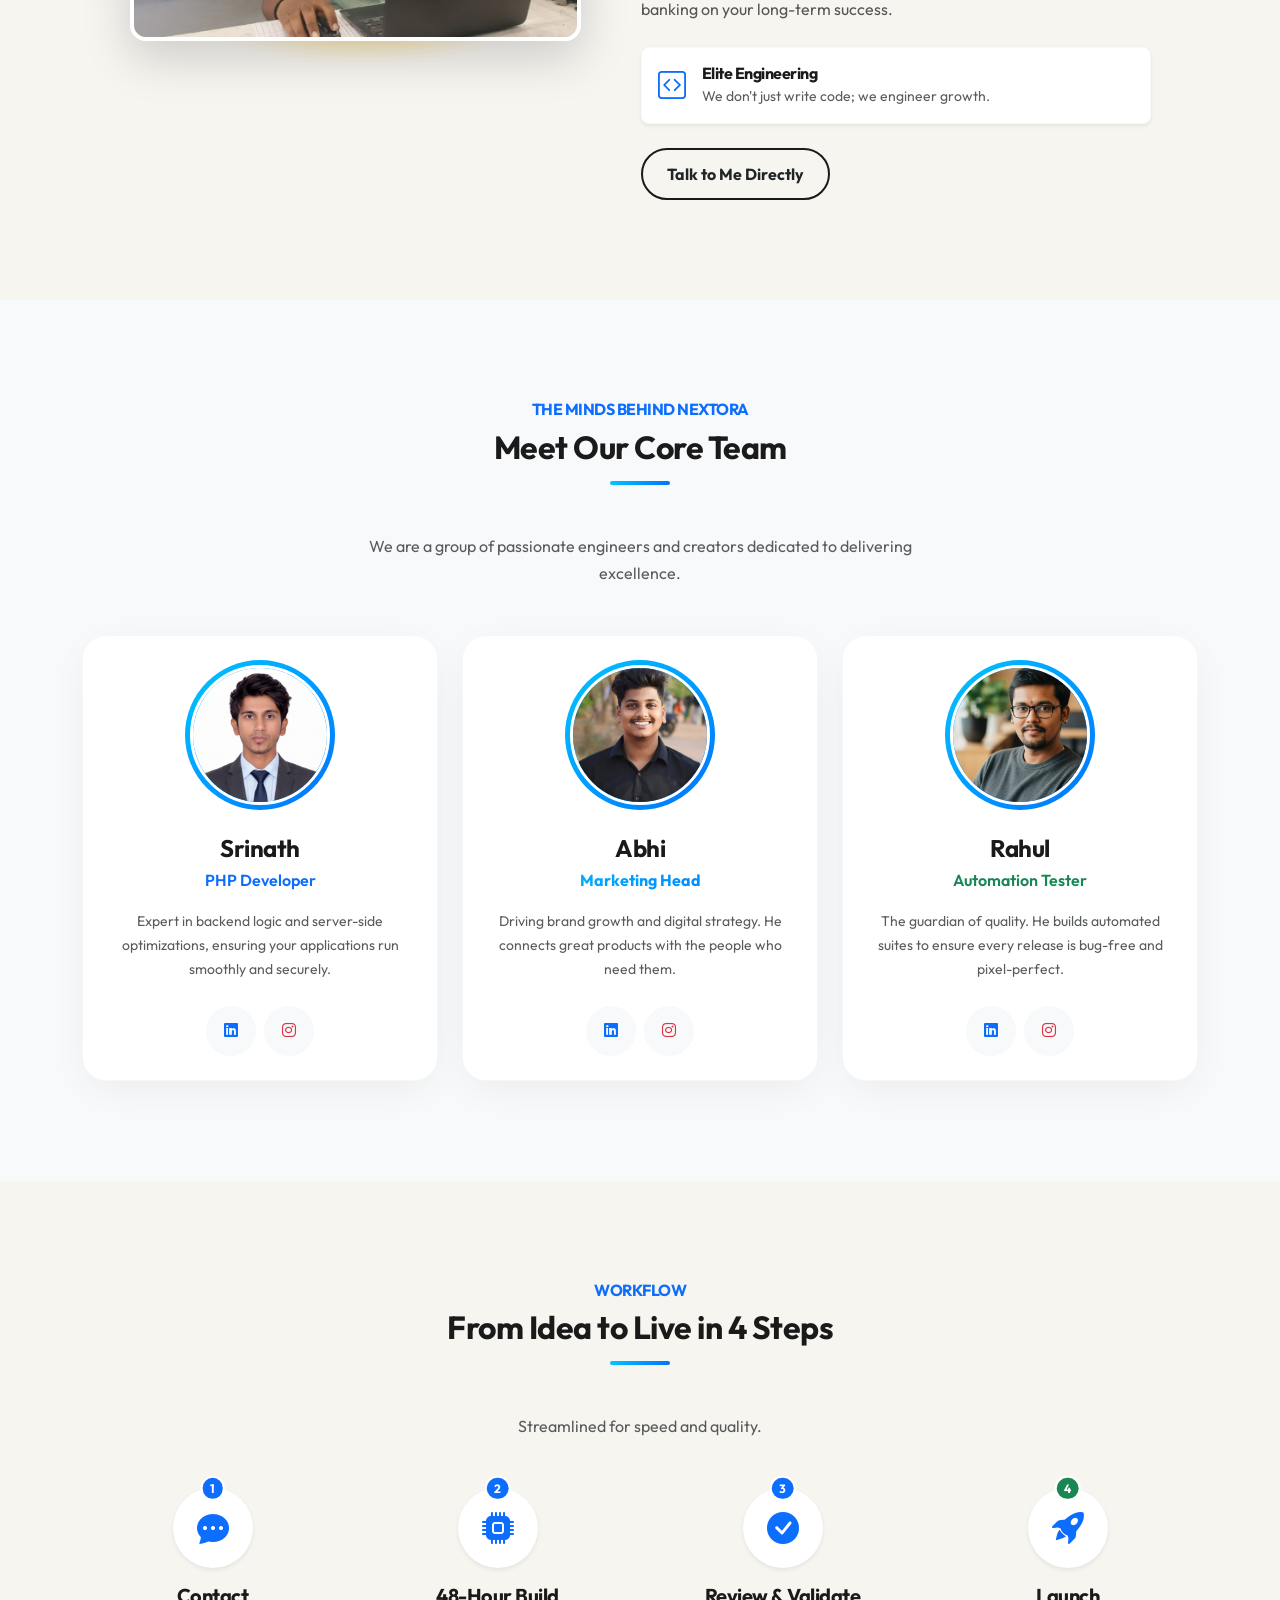
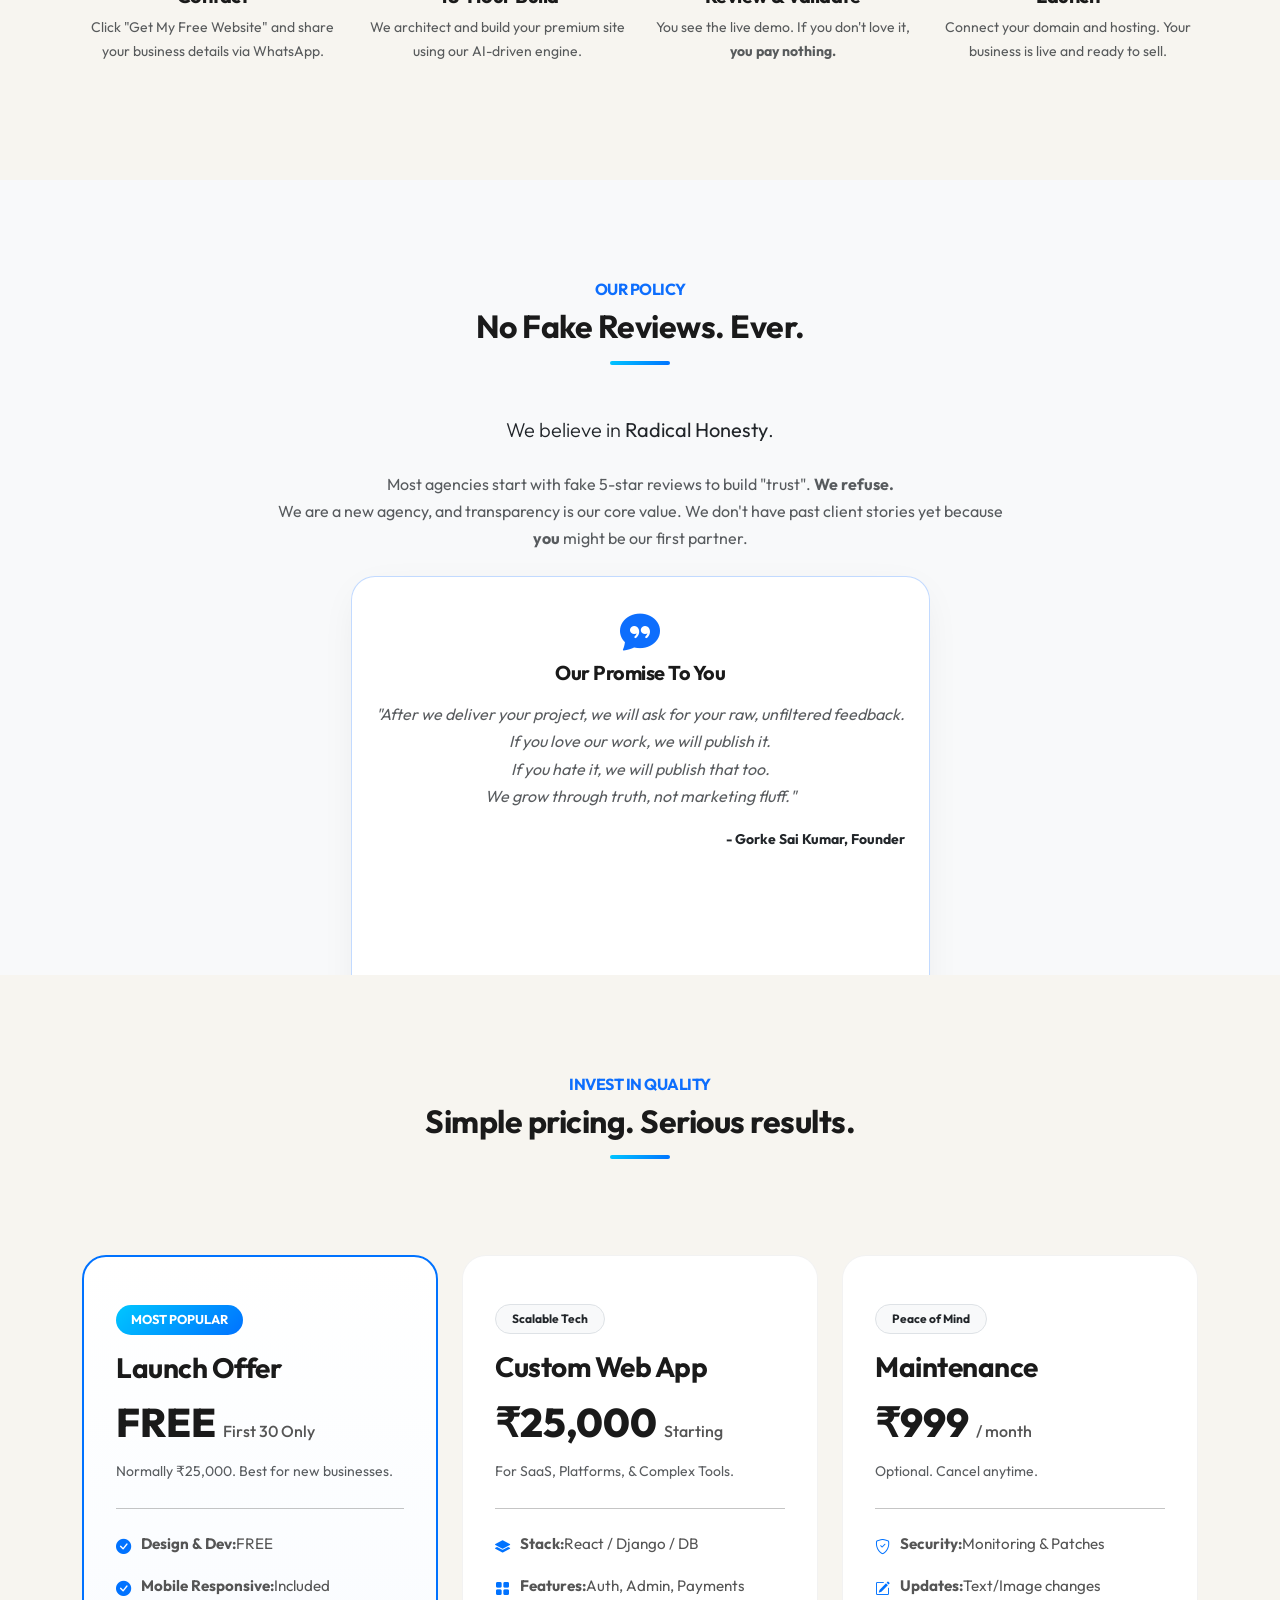
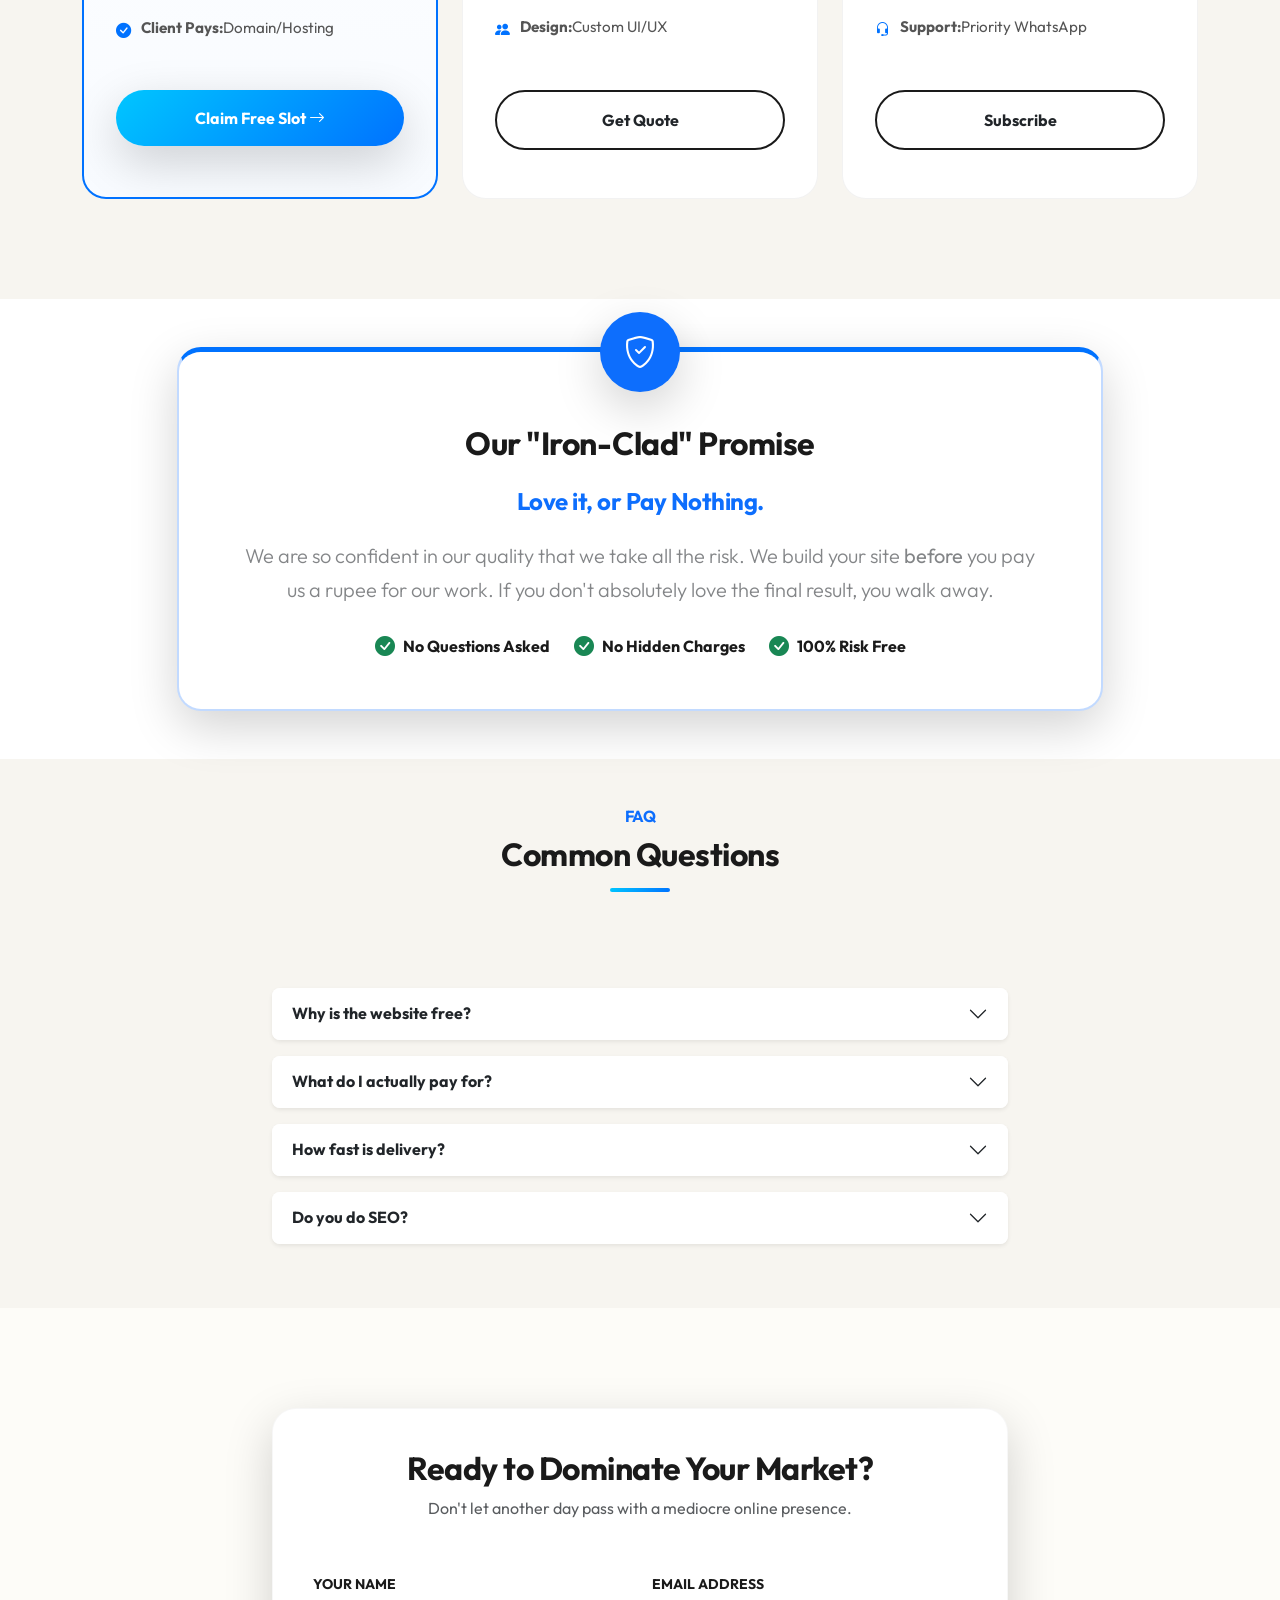
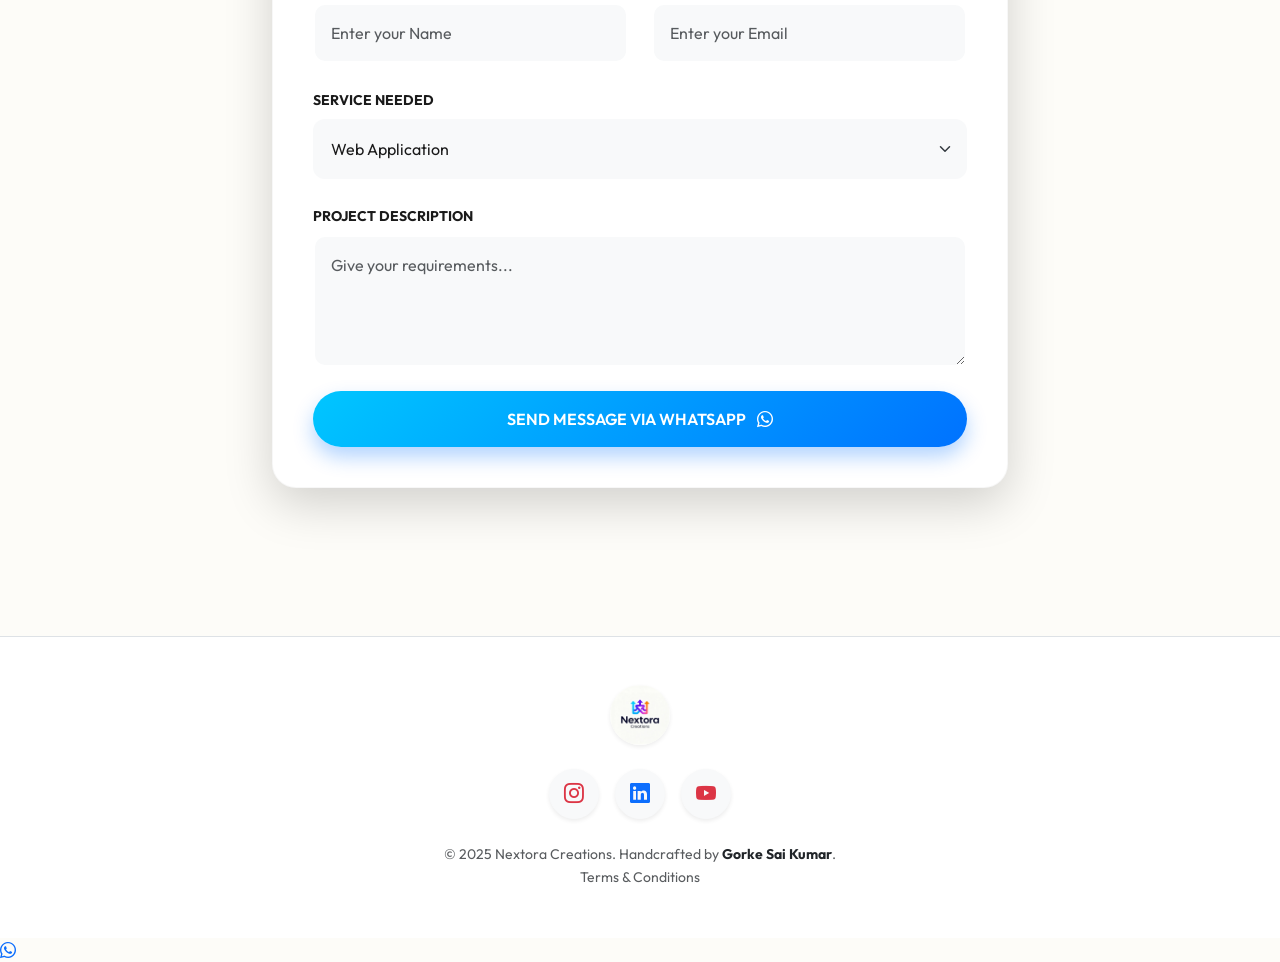
==== commit 8f8fd266: "added founder name" ====
--- a/index.html
+++ b/index.html
@@ -68,10 +68,11 @@
             </button>
             <div class="collapse navbar-collapse" id="navbarNav">
                 <ul class="navbar-nav ms-auto gap-lg-4">
-                    <li class="nav-item"><a class="nav-link" href="#hero">Home</a></li>
-                    <li class="nav-item"><a class="nav-link" href="#about">About</a></li>
+                    <li class="nav-item"><a class="nav-link" href="#">Home</a></li>
+                    <li class="nav-item"><a class="nav-link" href="#why-us">Why Us</a></li>
                     <li class="nav-item"><a class="nav-link" href="#services">Services</a></li>
-                    <li class="nav-item"><a class="nav-link" href="#founder">Founder</a></li>
+                    <li class="nav-item"><a class="nav-link" href="#advantage">Advantage</a></li>
+                    <li class="nav-item"><a class="nav-link" href="#transparency">Transparency</a></li>
                     <li class="nav-item"><a class="nav-link" href="#pricing">Pricing</a></li>
                     <li class="nav-item"><a class="nav-link btn btn-primary-gradient text-white px-4 ms-2" href="#contact">Contact Us</a></li>
                 </ul>
@@ -273,7 +274,8 @@
                 <div class="col-lg-6 ps-lg-5" data-aos="fade-left">
                     <h6 class="text-primary fw-bold text-uppercase letter-spacing-2">Who We Are</h6>
                     <h2 class="section-title text-start mx-0">Meet The ROI Engineers</h2>
-                    <h4 class="fw-bold mb-3">Hi, I'm <span class="text-gradient">Gorke Sai Kumar</span></h4>
+                    <h4 class="fw-bold mb-1"><span class="text-gradient">Gorke Sai Kumar</span></h4>
+                    <p class="badge bg-primary bg-opacity-10 text-primary mb-3 px-3 py-1 rounded-pill small fw-bold">Founder & CEO</p>
                     <p class="lead text-dark">We exist to remove the barrier to entry for ambitious businesses.</p>
                     <p class="mb-4">Nextora Creations is not a typical agency filled with middlemen. We are an elite engineering team obsessed with ROI. By leveraging AI and high-end tech stacks (Django/React), we deliver ₹50k quality for free, banking on your long-term success.</p>
                     
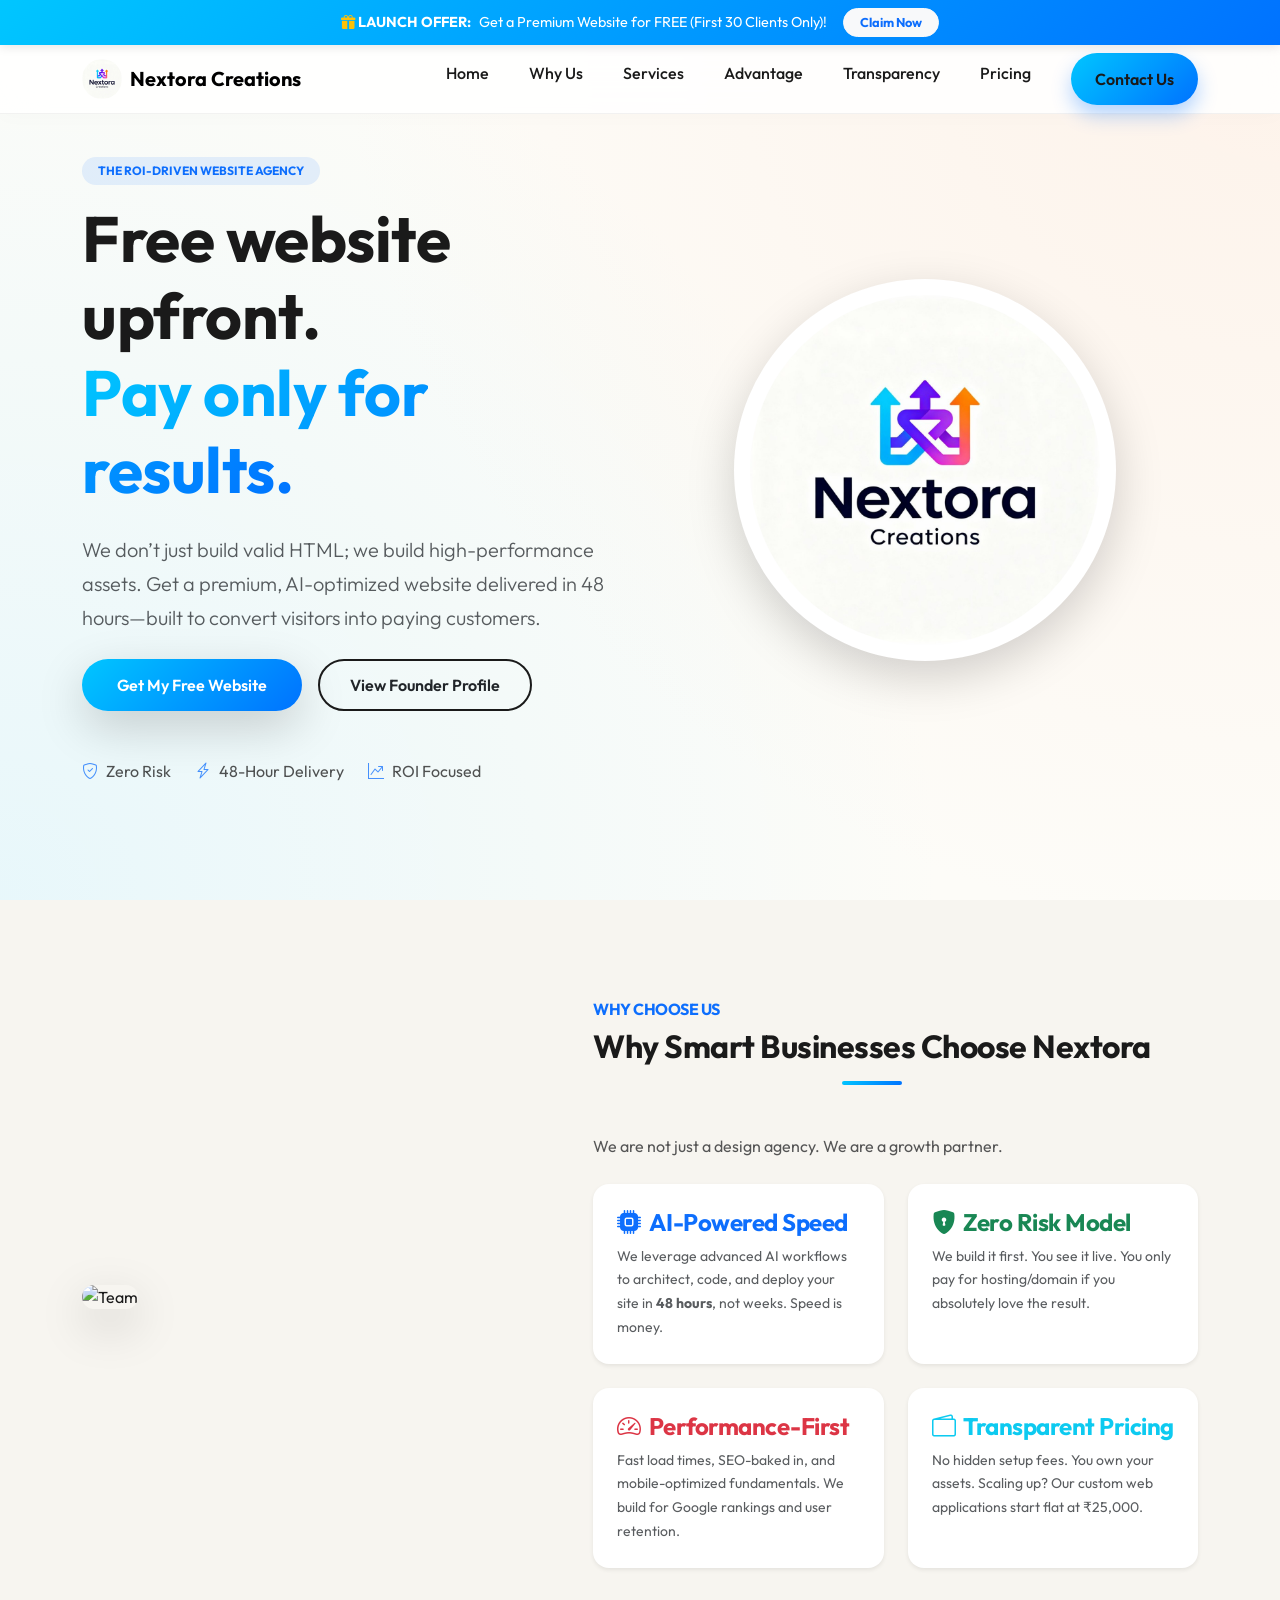
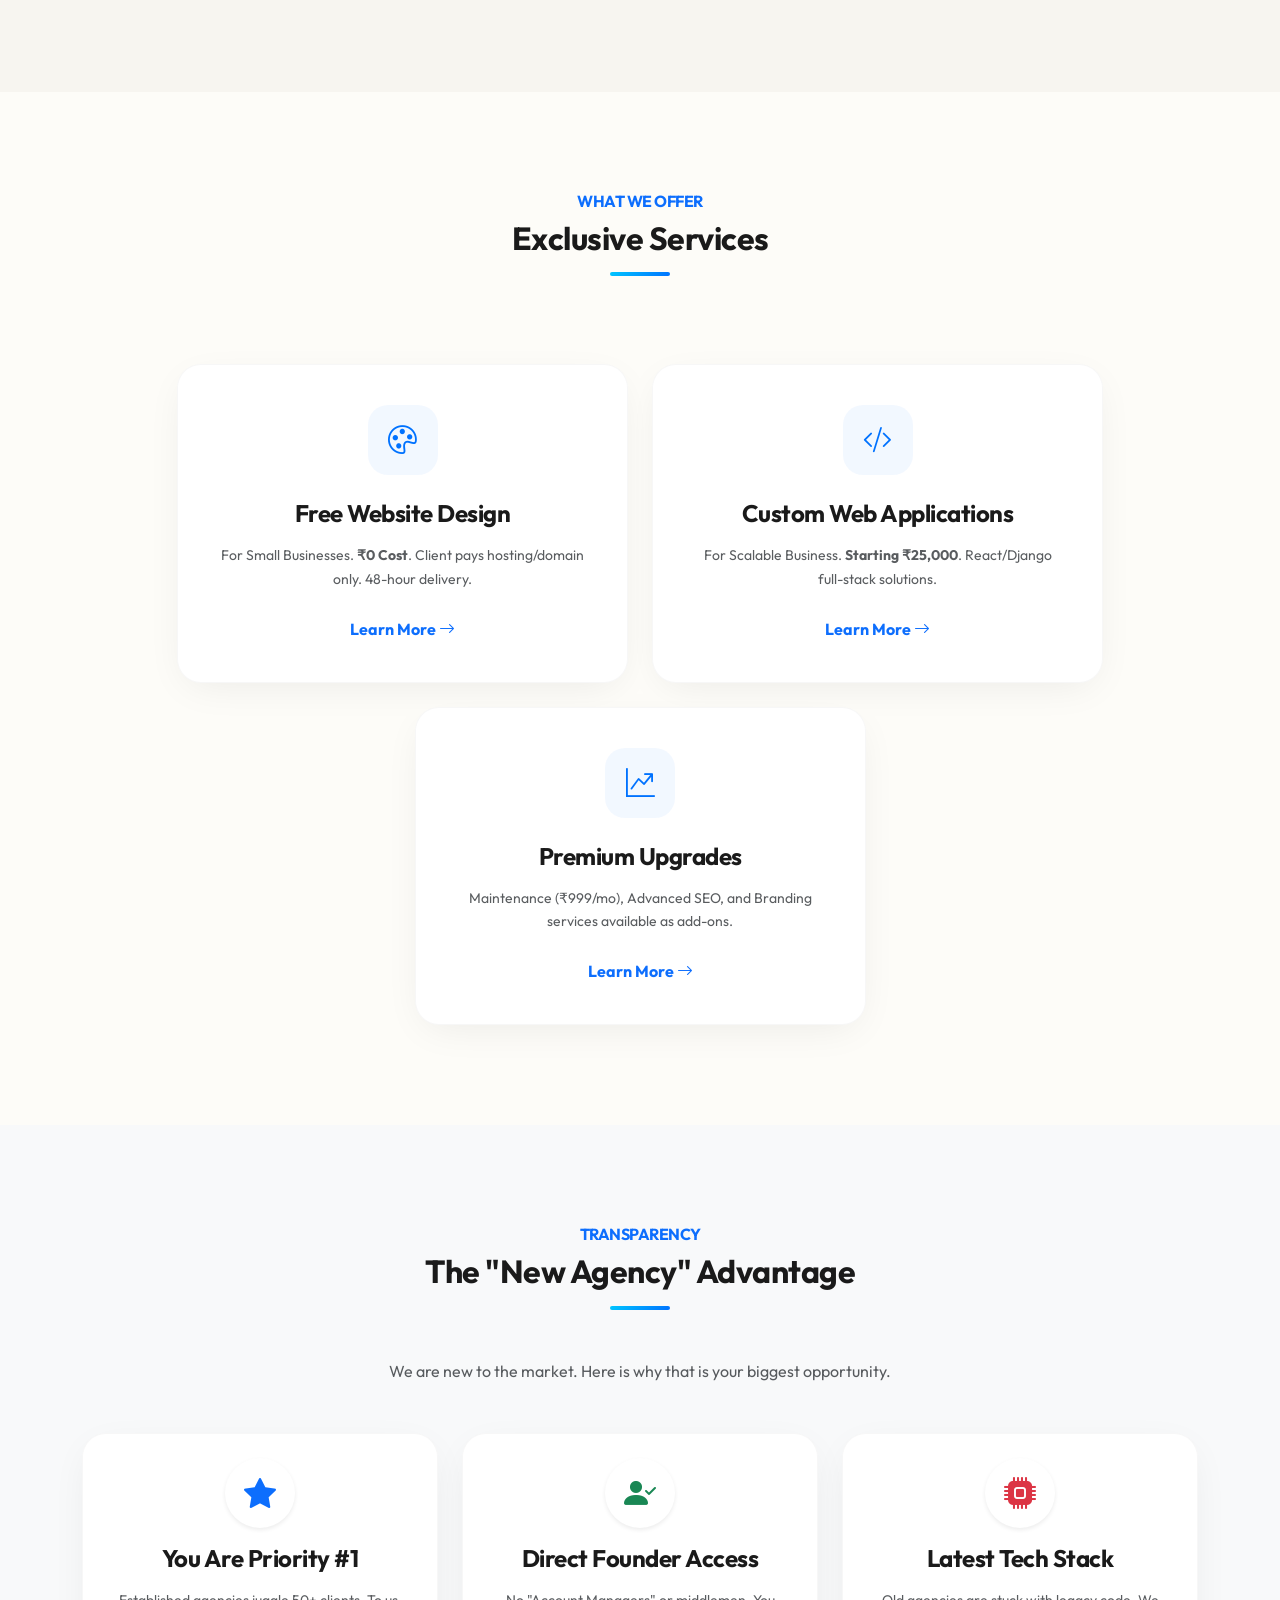
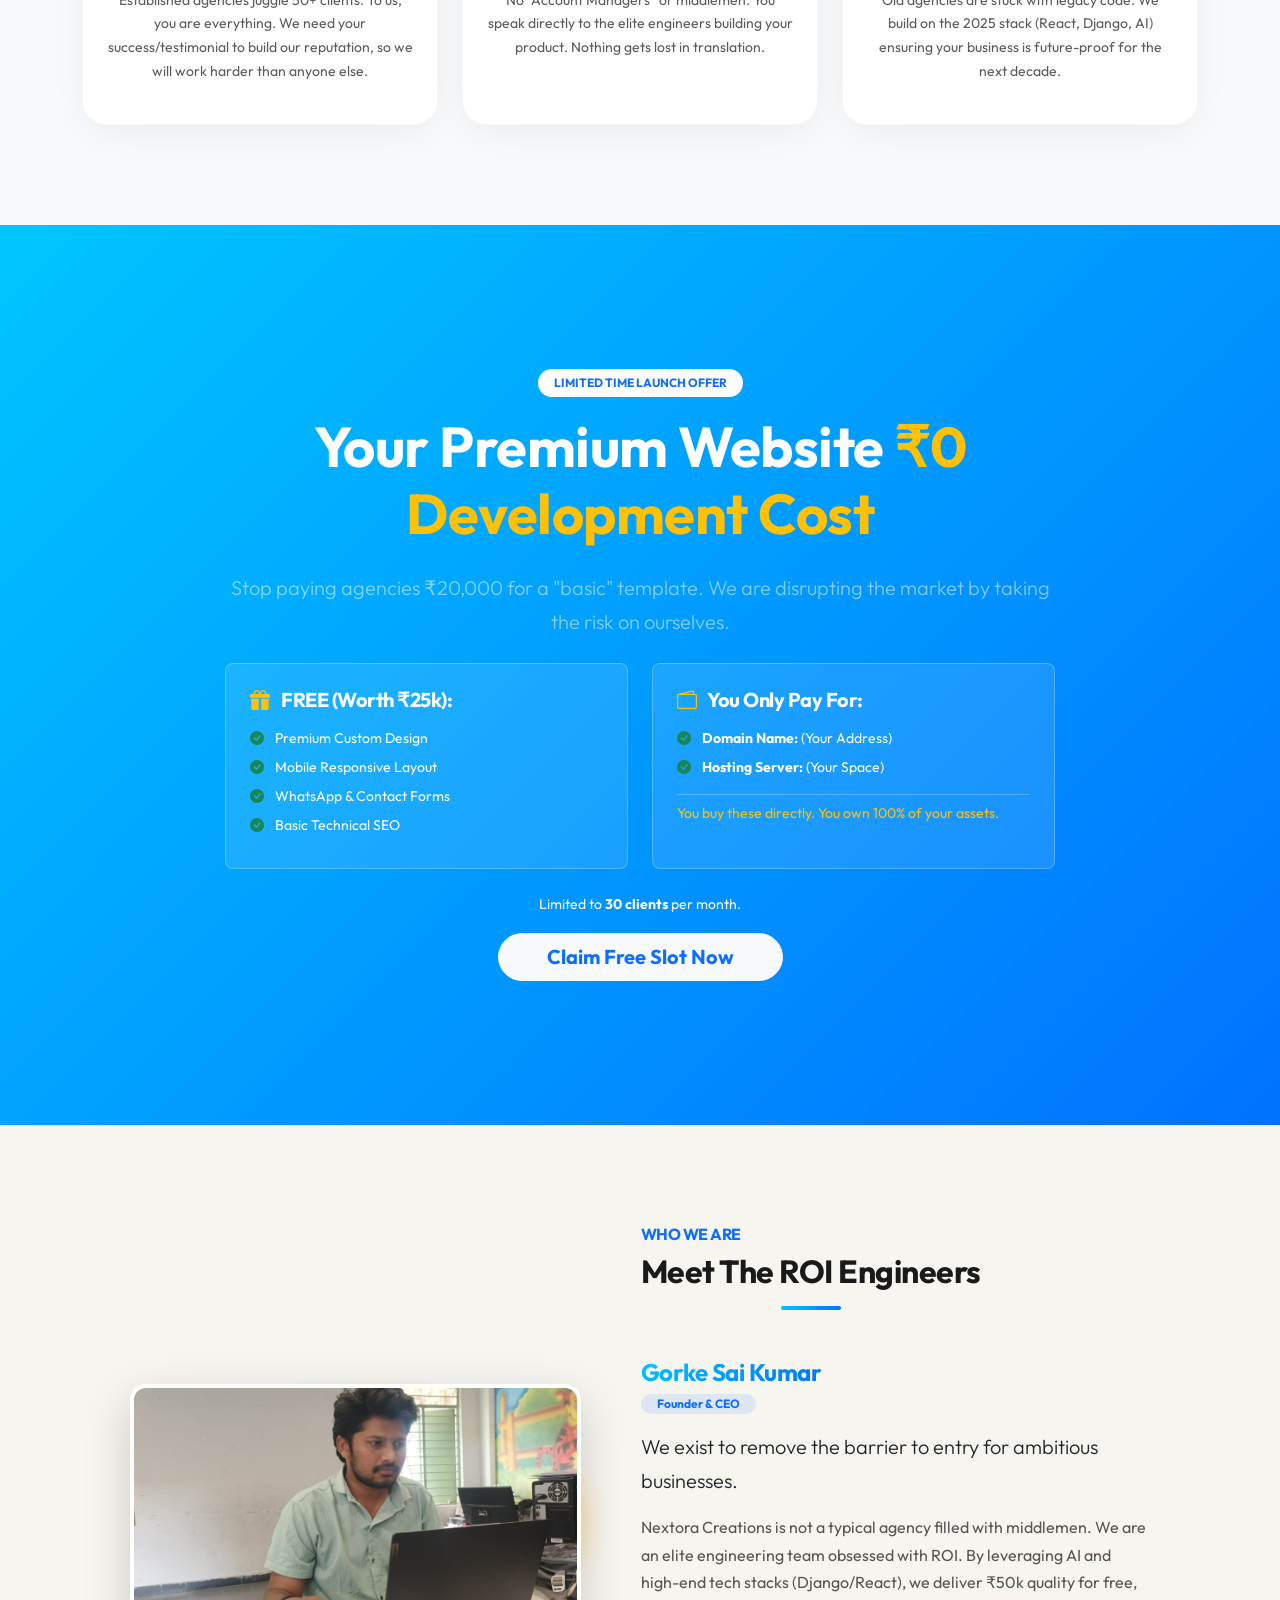
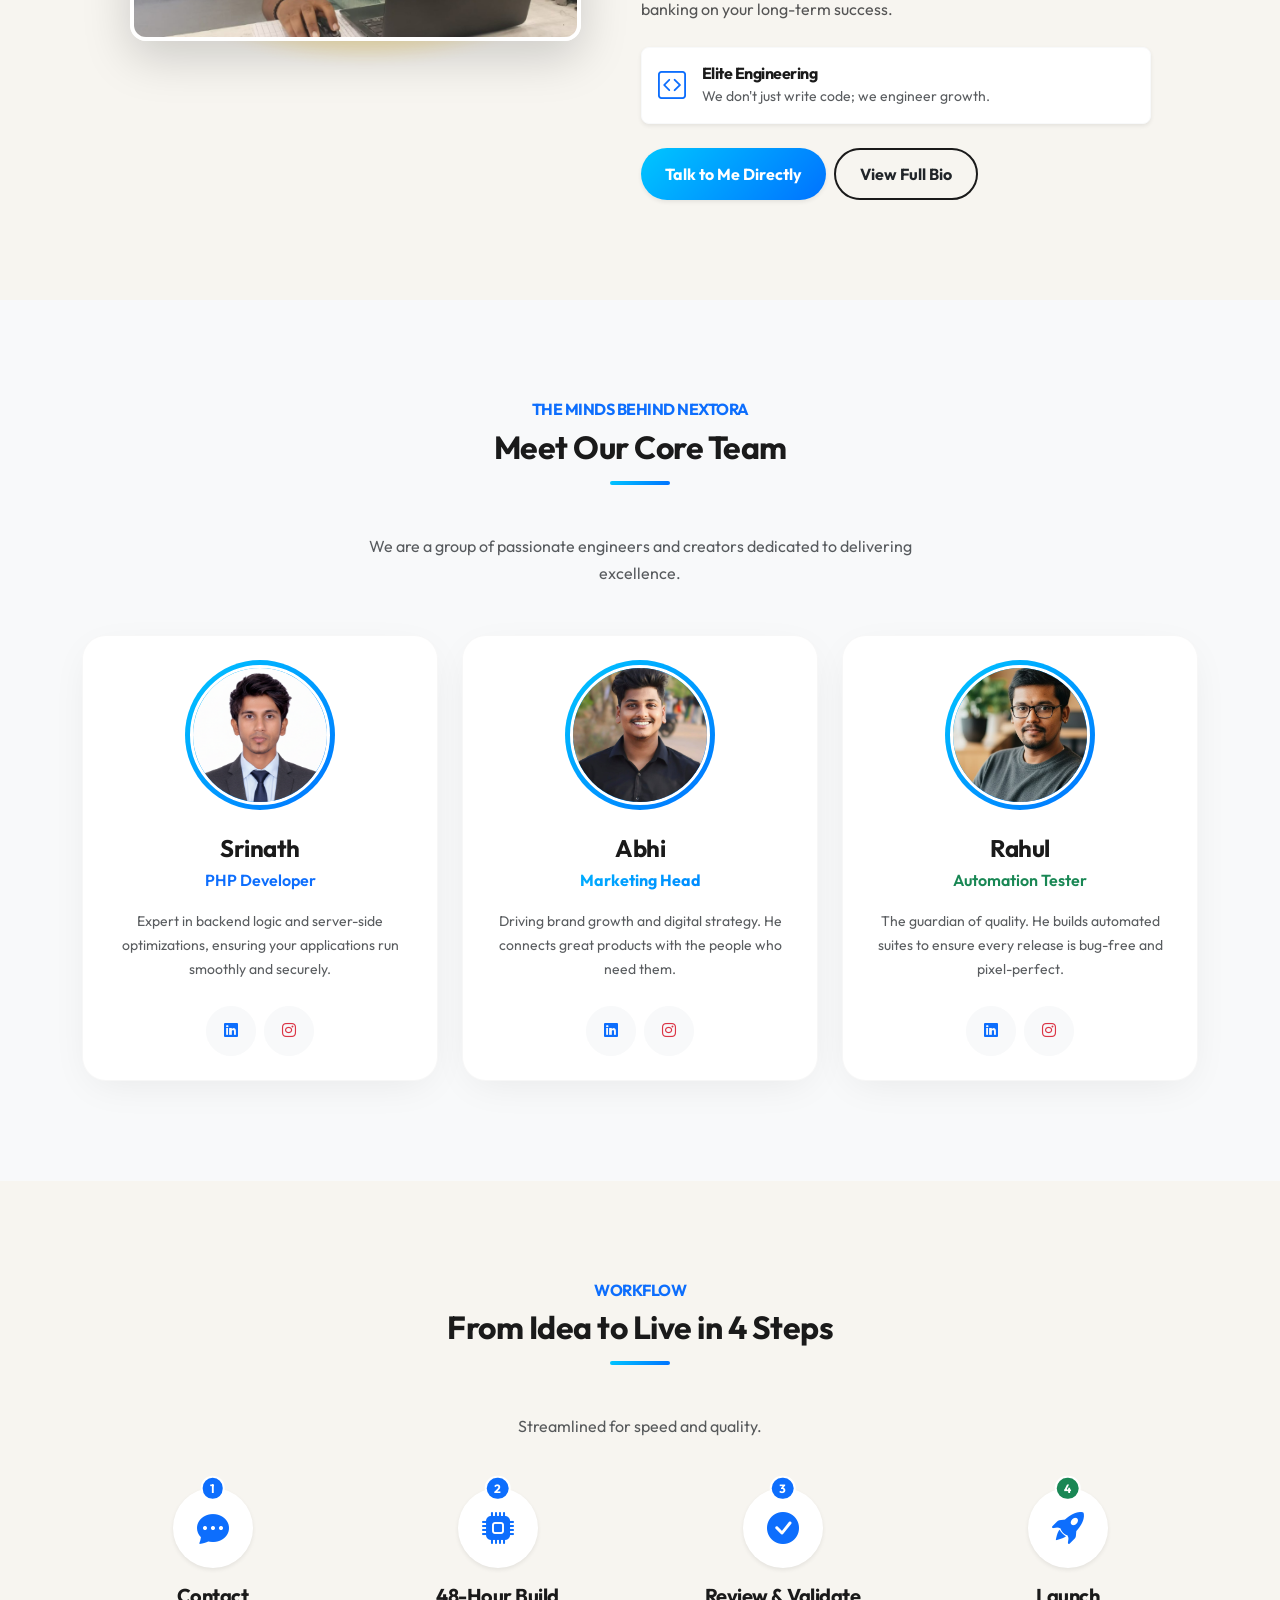
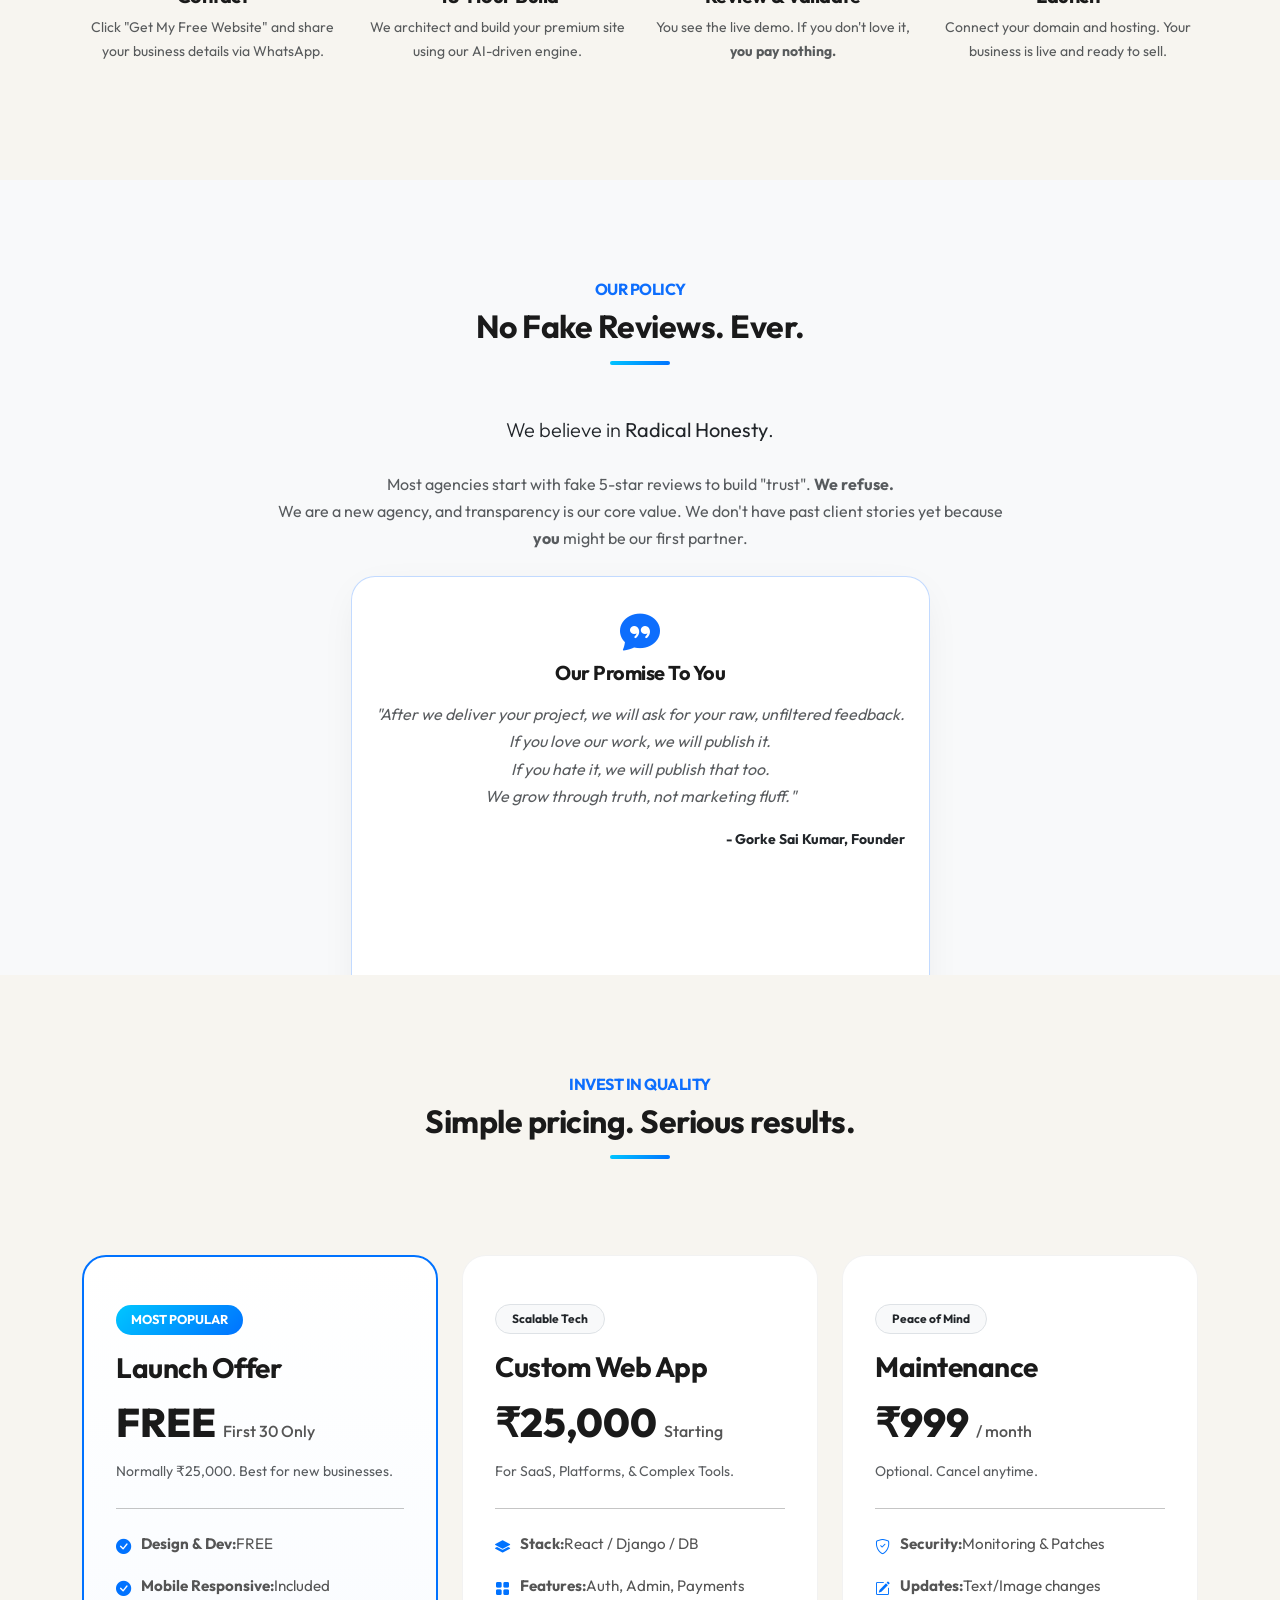
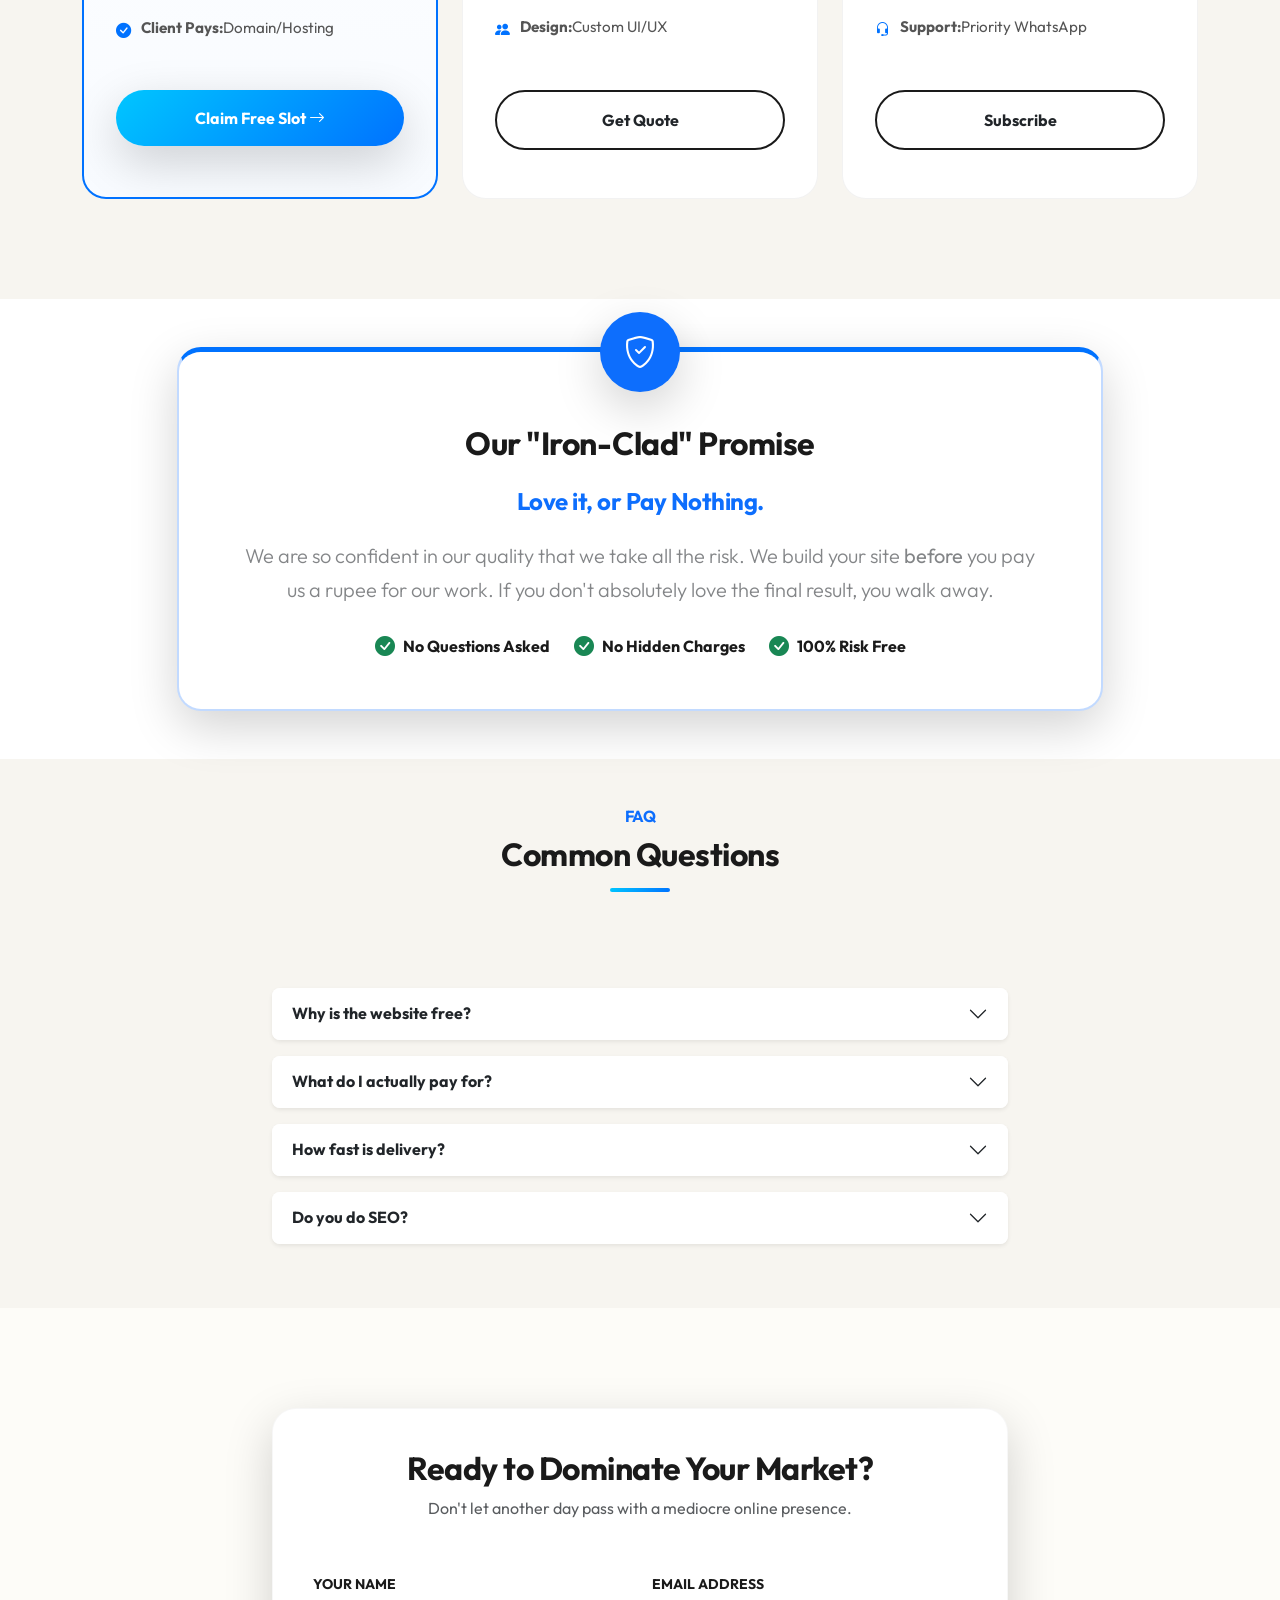
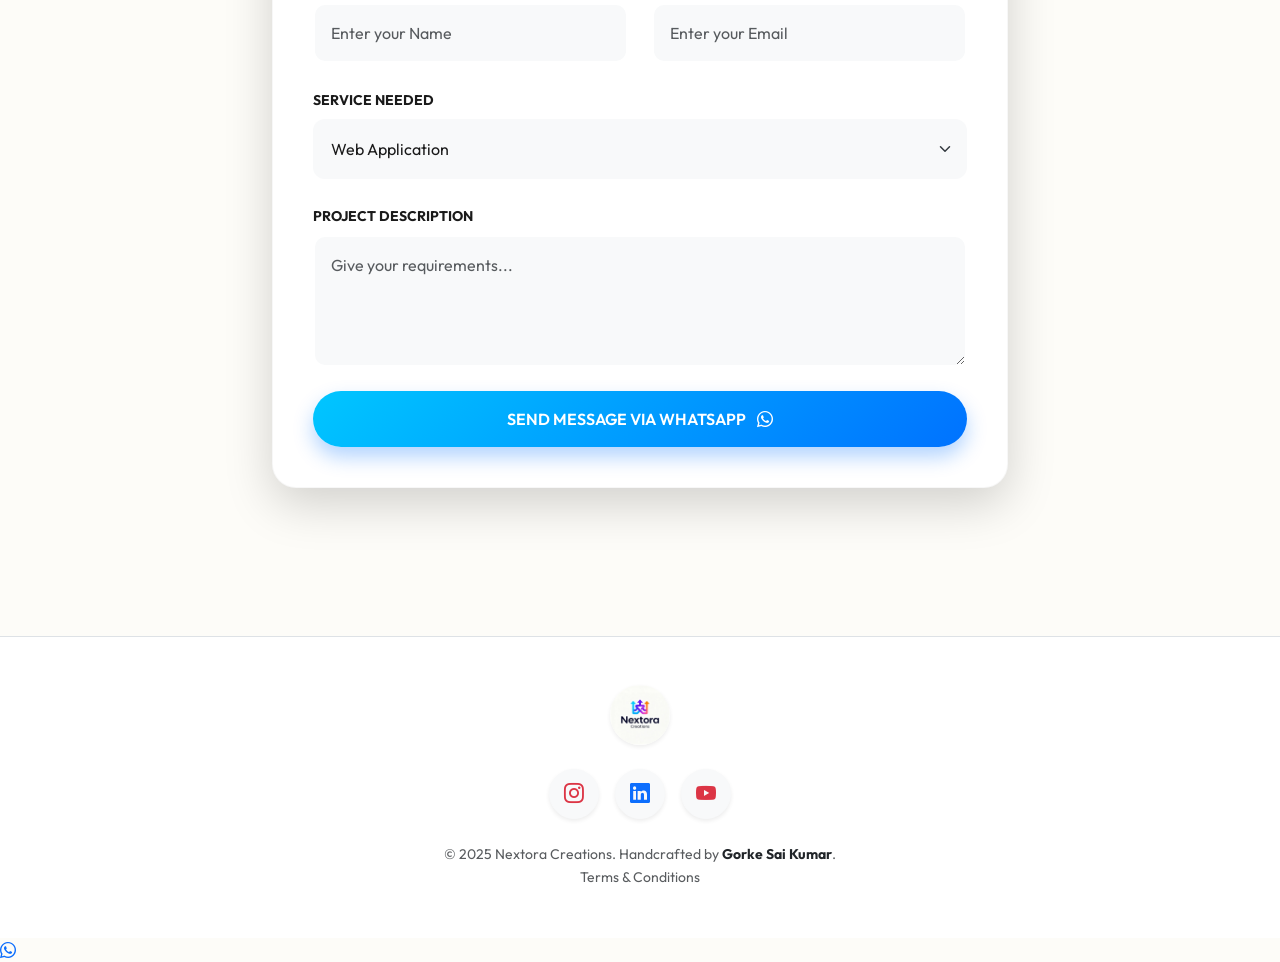
==== commit 3f28d48d: "added profile page" ====
--- a/index.html
+++ b/index.html
@@ -90,7 +90,7 @@
                     <p class="lead mb-4 text-muted">We don’t just build valid HTML; we build high-performance assets. Get a premium, AI-optimized website delivered in 48 hours—built to convert visitors into paying customers.</p>
                     <div class="d-flex gap-3 justify-content-center justify-content-lg-start">
                         <a href="#offer" class="btn btn-primary-gradient shadow-lg">Get My Free Website</a>
-                        <a href="#portfolio" class="btn btn-outline-dark">View Portfolio</a>
+                        <a href="profile.html" class="btn btn-outline-dark">View Founder Profile</a>
                     </div>
                     
                     <div class="mt-5 d-flex gap-4 opacity-75 justify-content-center justify-content-lg-start">
@@ -289,8 +289,9 @@
                         </div>
                     </div>
                     
-                    <div class="mt-4">
-                        <a href="https://wa.me/917674981970?text=I want to work directly with you!" target="_blank" class="btn btn-outline-dark rounded-pill px-4 fw-bold">Talk to Me Directly</a>
+                    <div class="mt-4 d-flex gap-2">
+                        <a href="https://wa.me/917674981970?text=I want to work directly with you!" target="_blank" class="btn btn-primary-gradient rounded-pill px-4 fw-bold shadow-sm">Talk to Me Directly</a>
+                        <a href="profile.html" class="btn btn-outline-dark rounded-pill px-4 fw-bold">View Full Bio</a>
                     </div>
                 </div>
             </div>
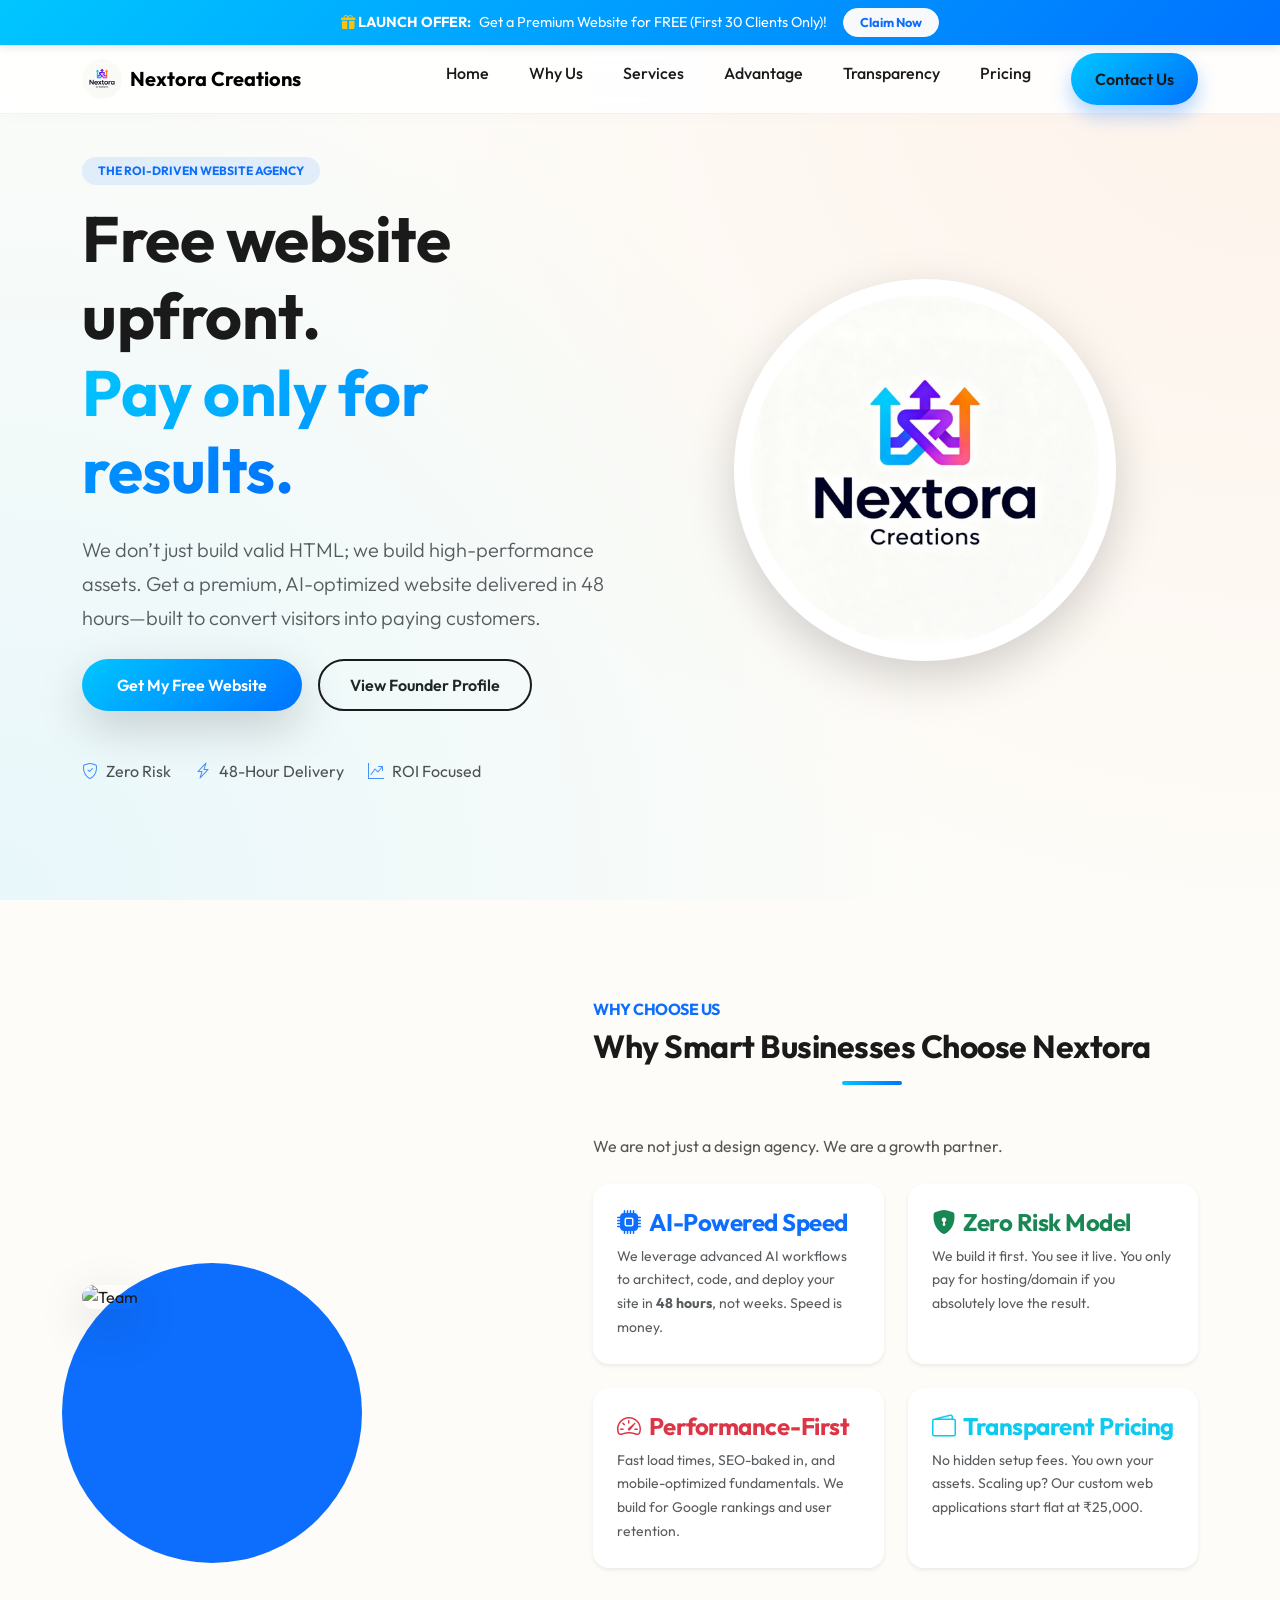
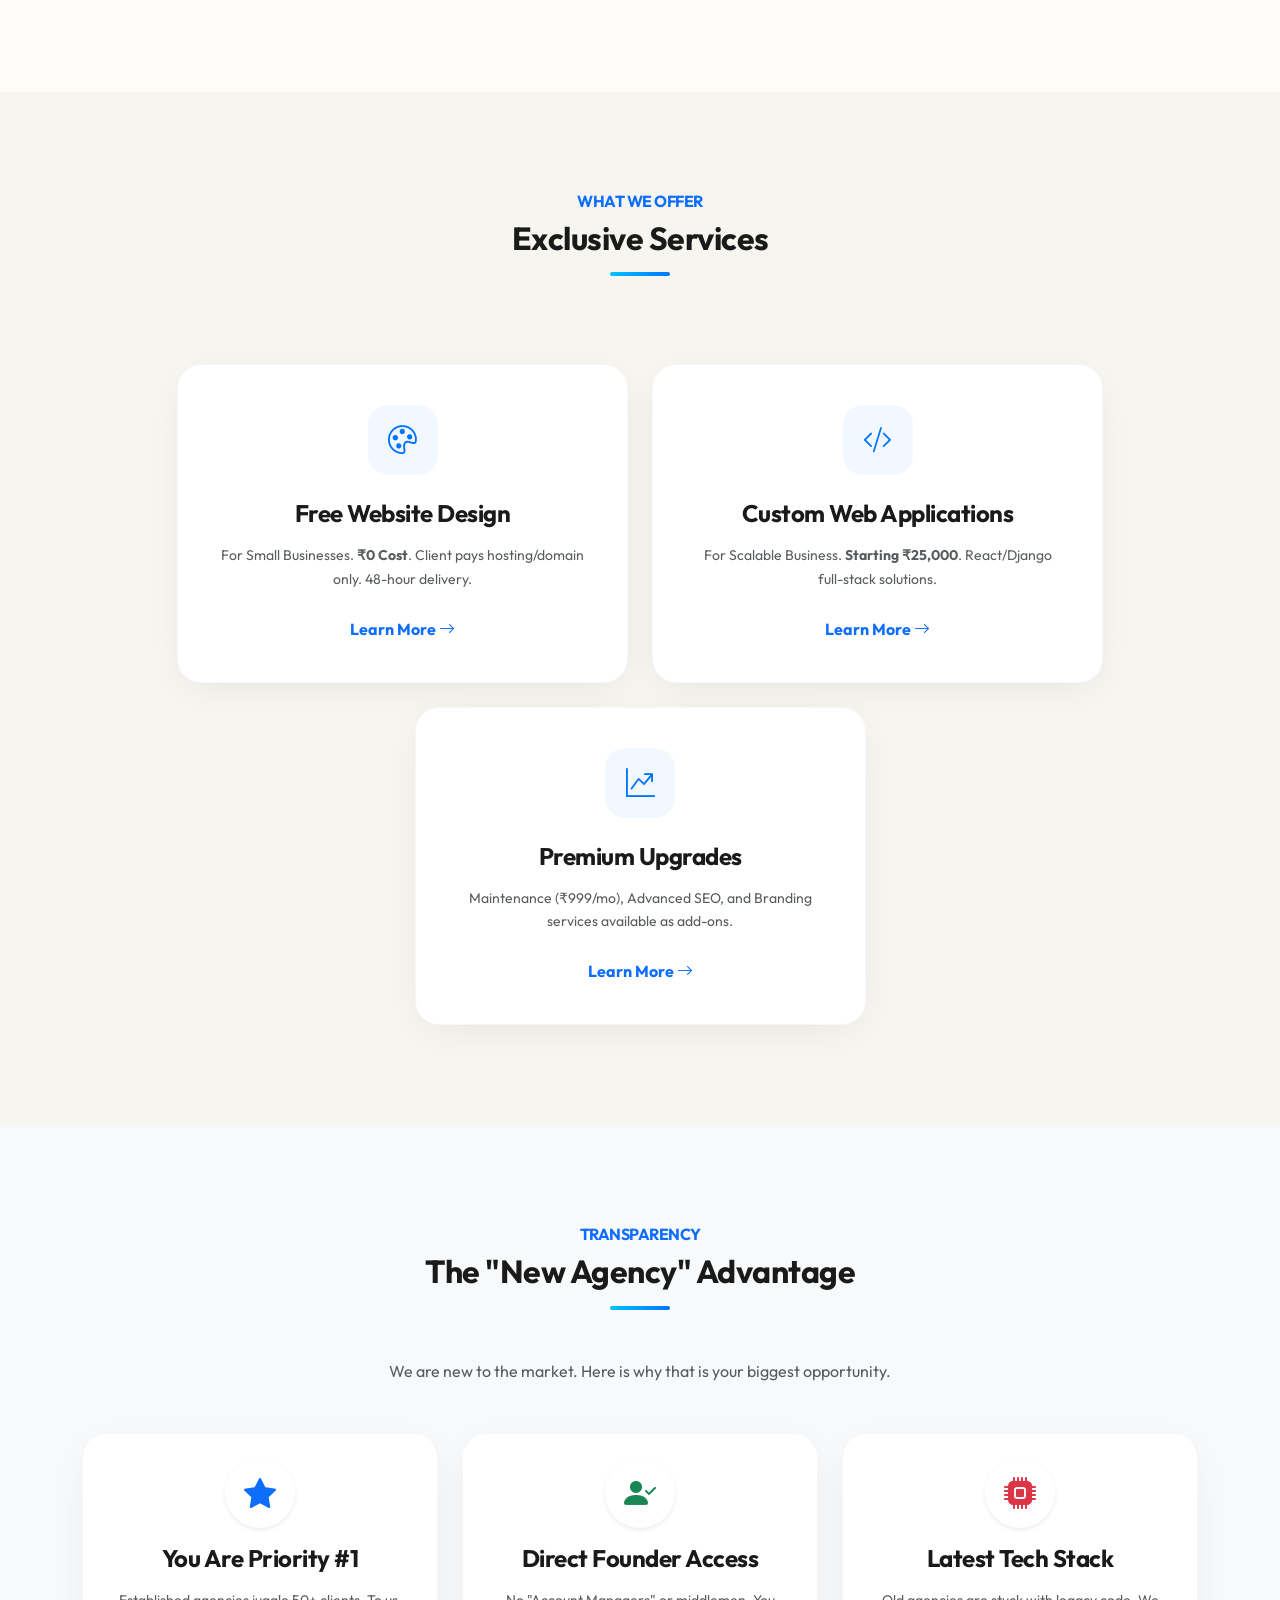
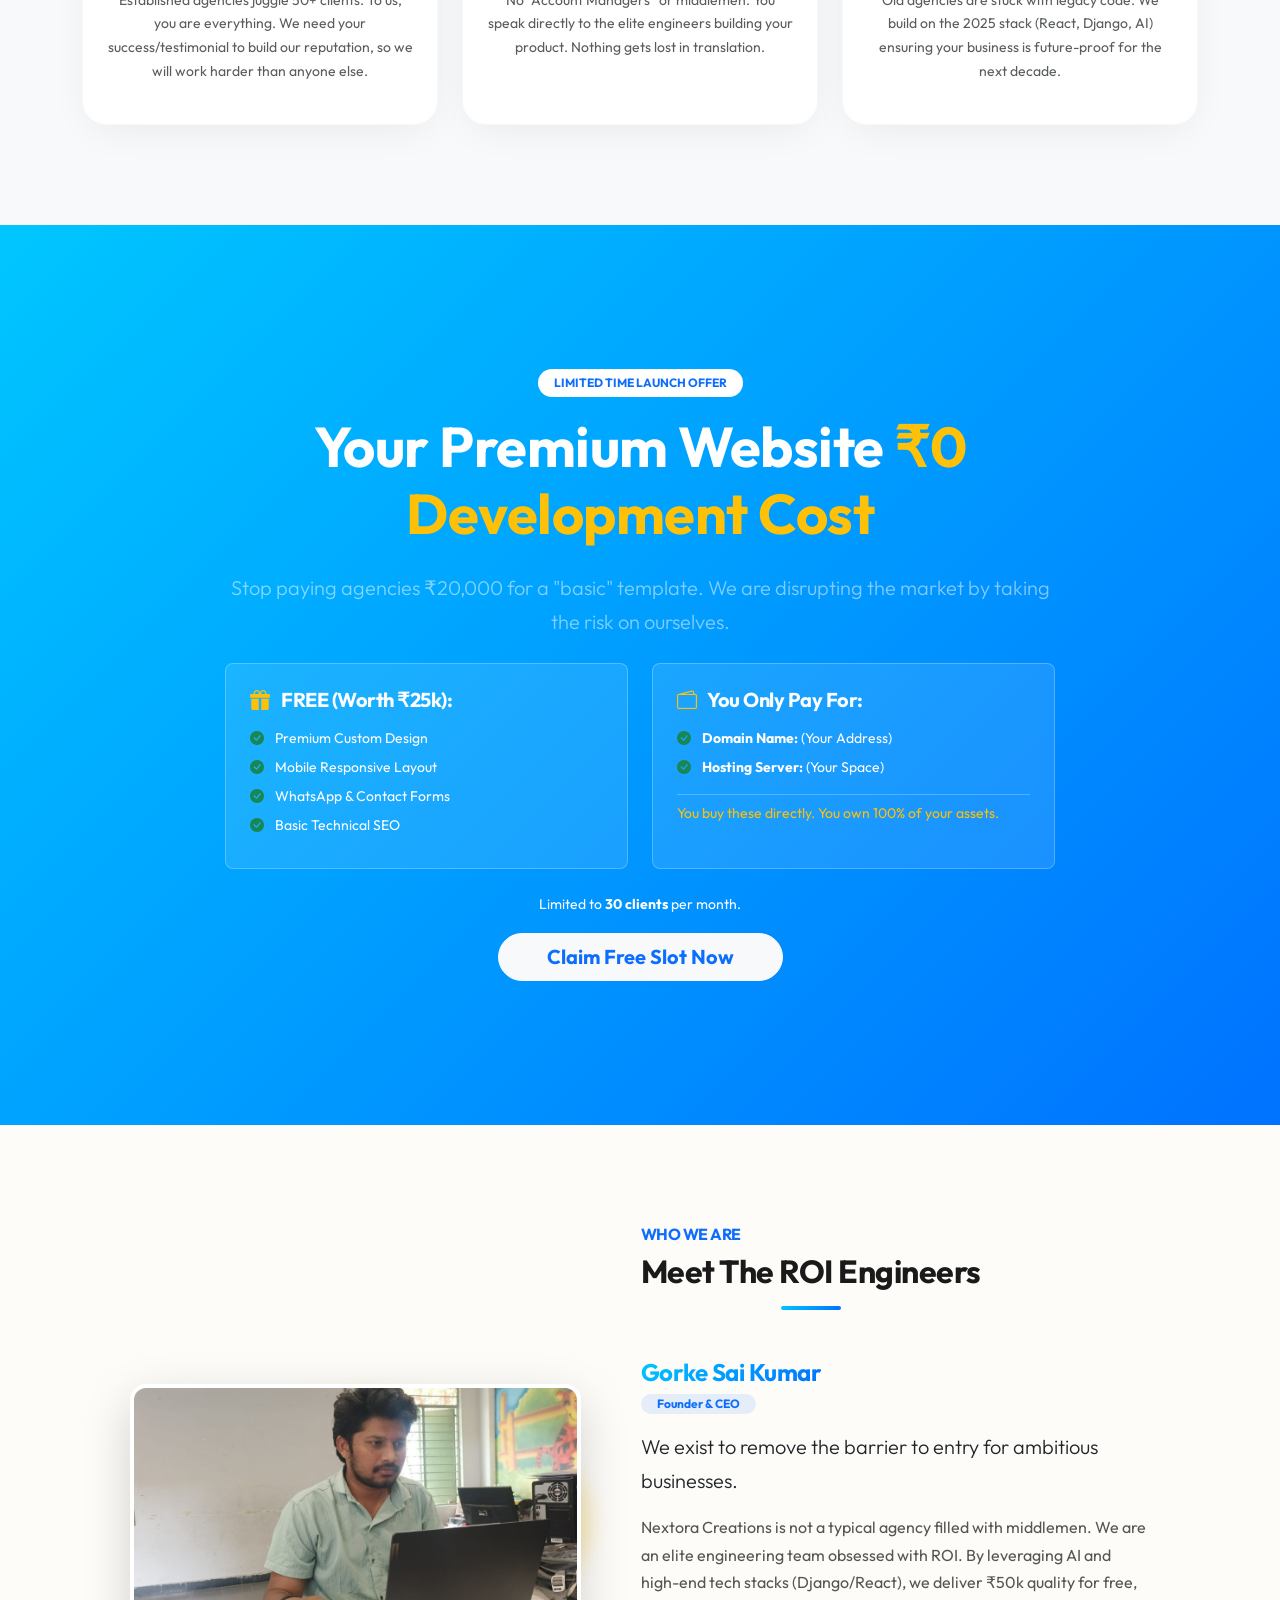
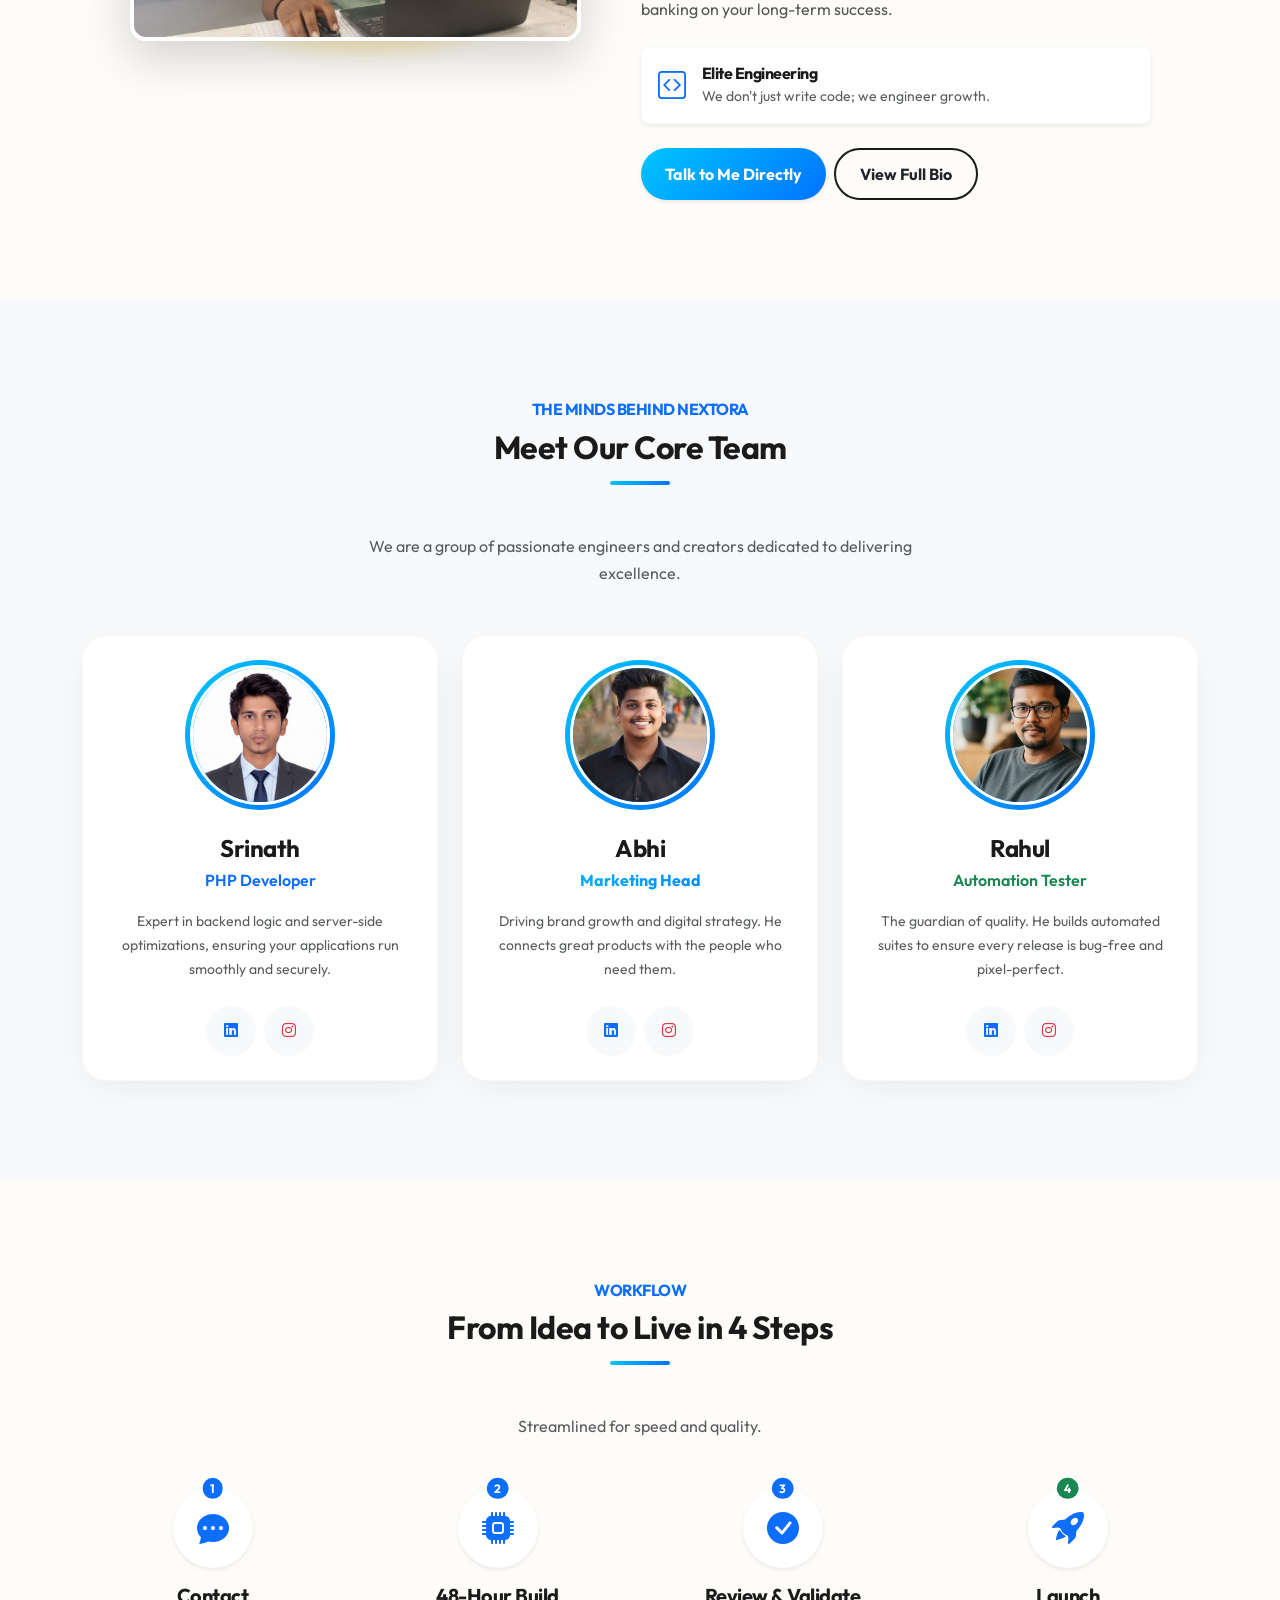
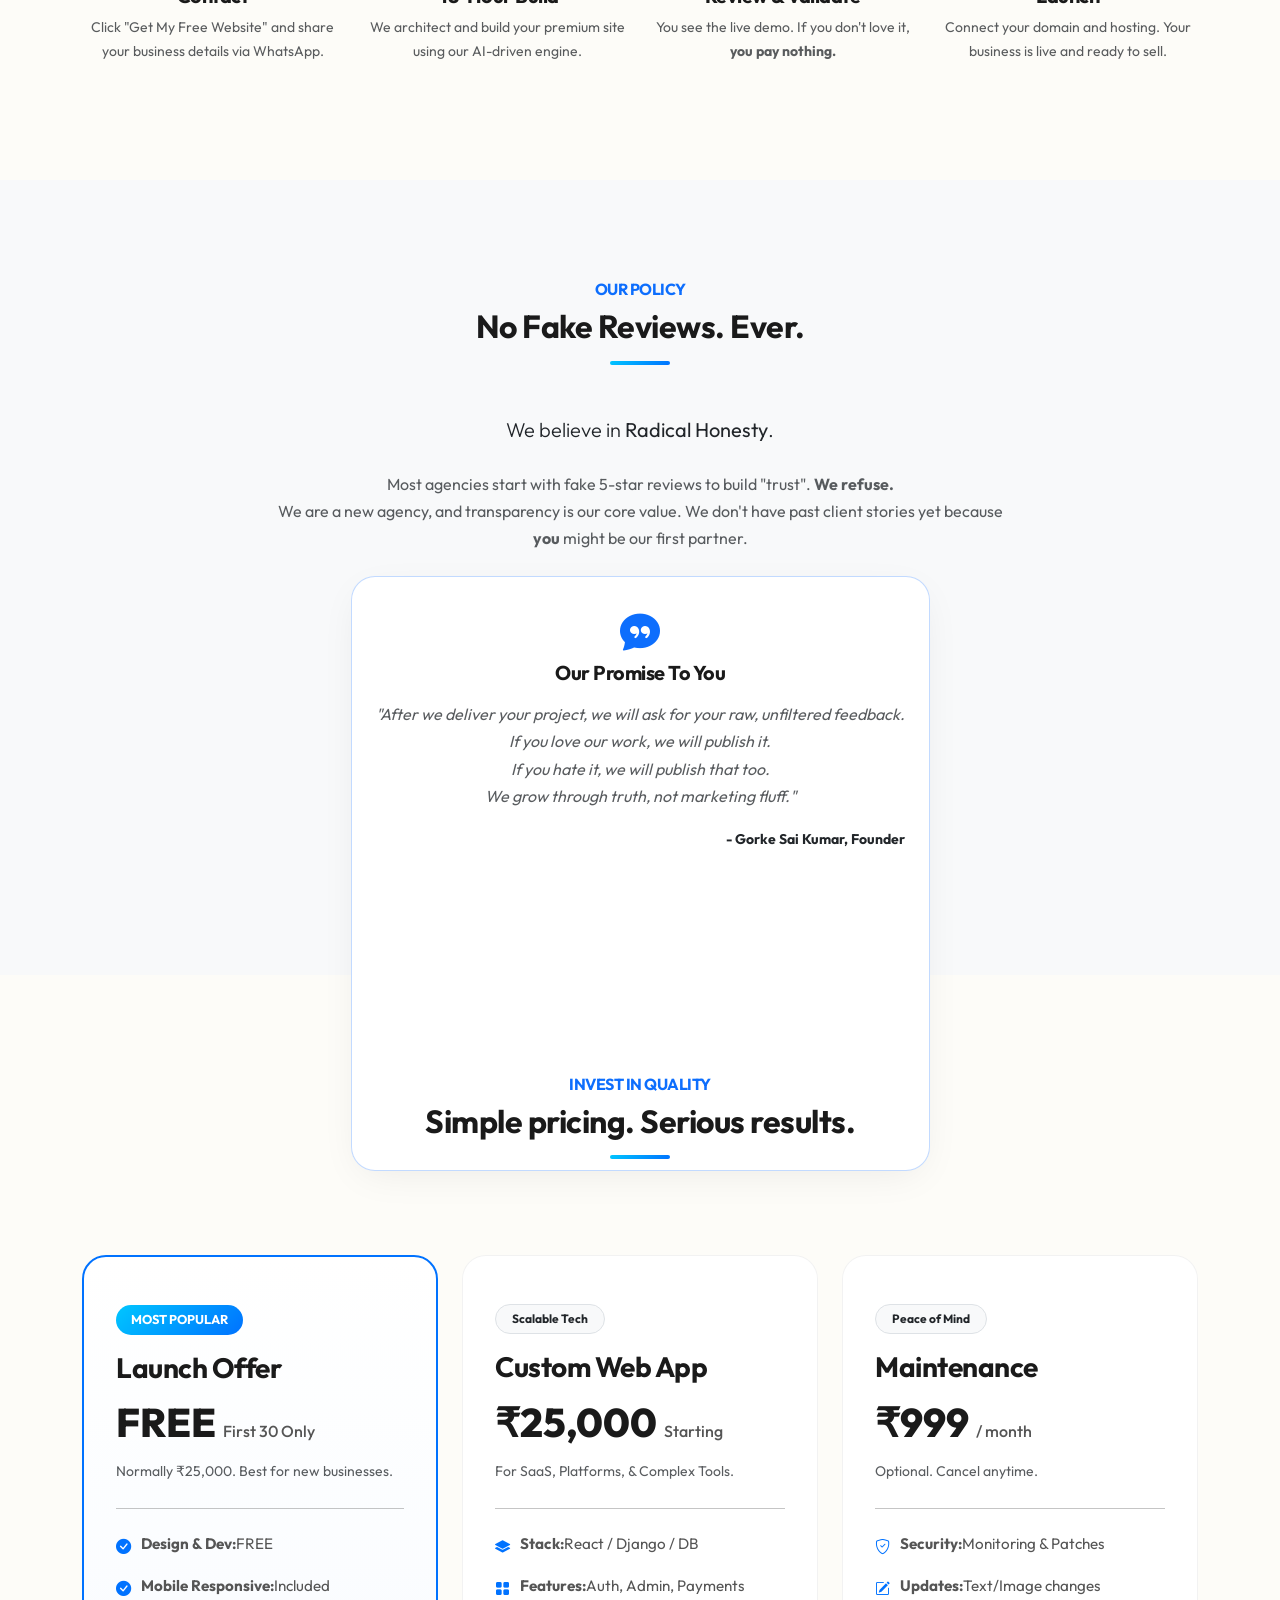
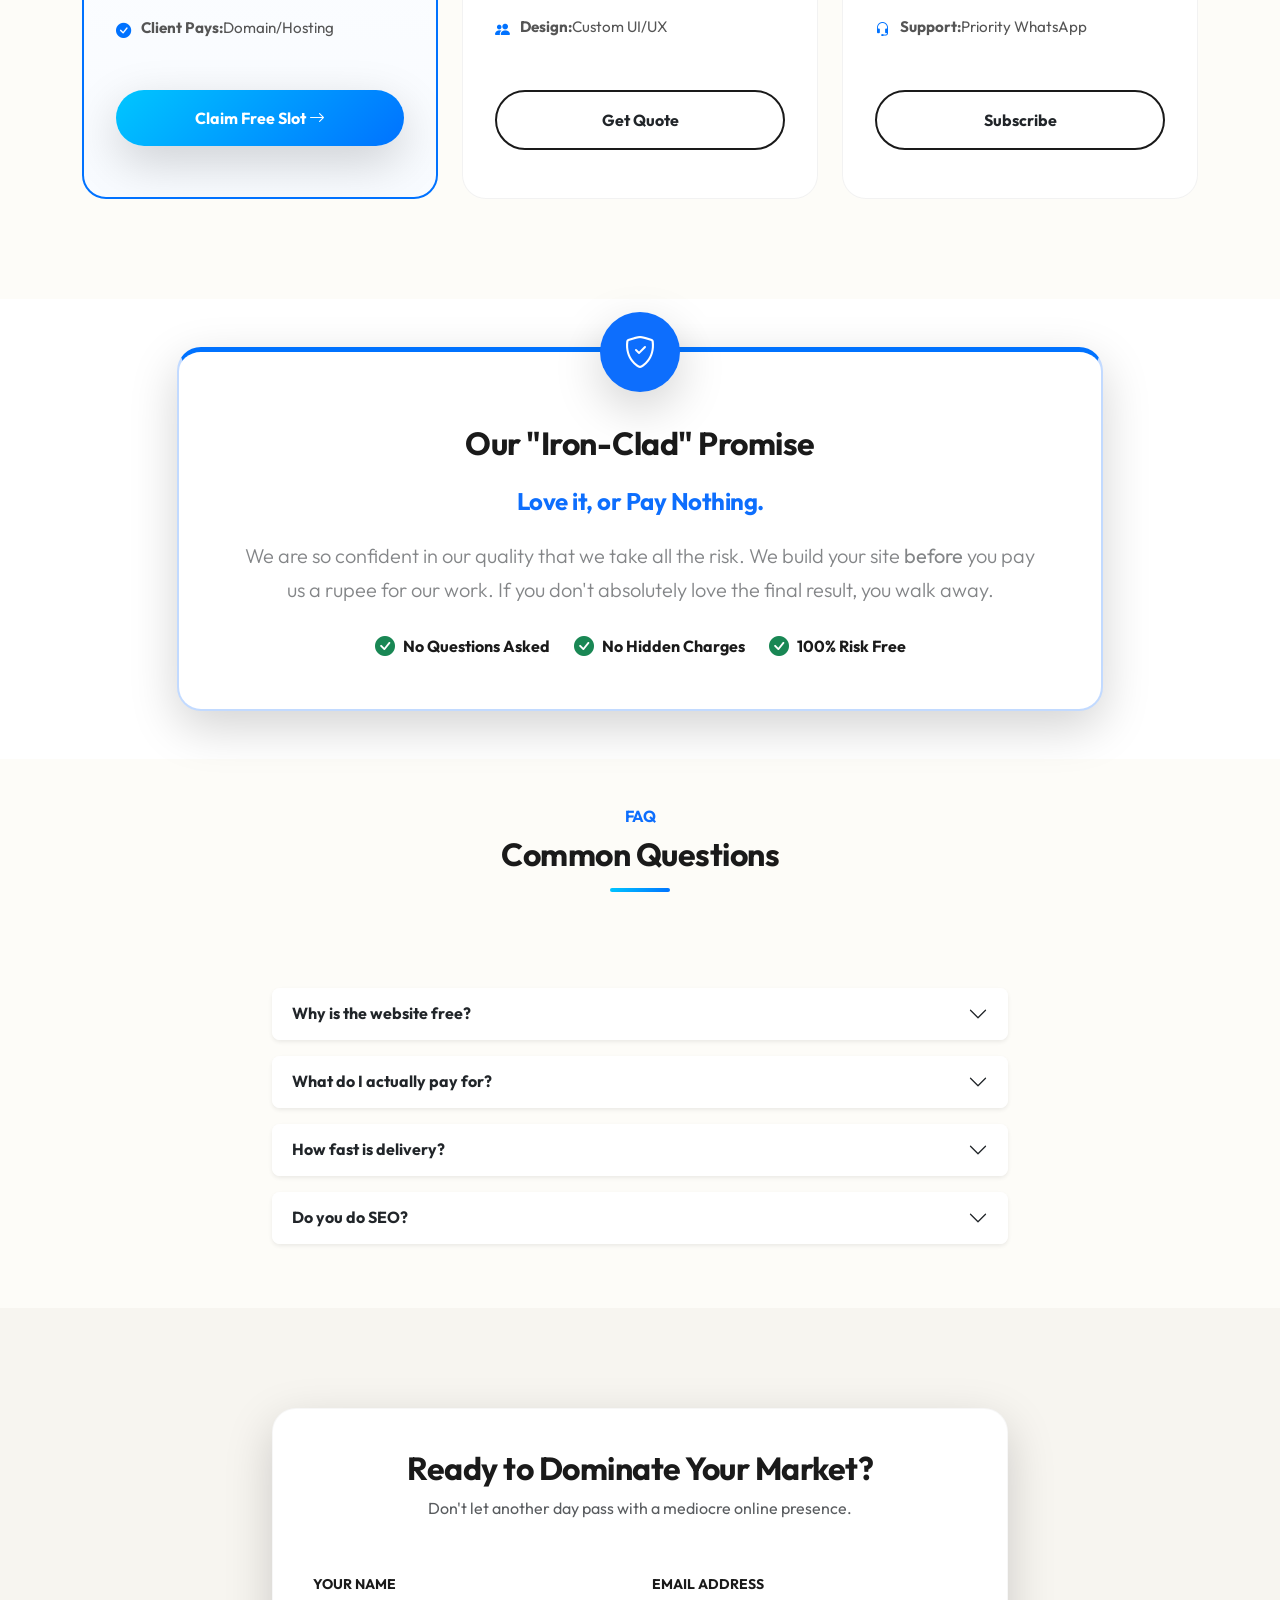
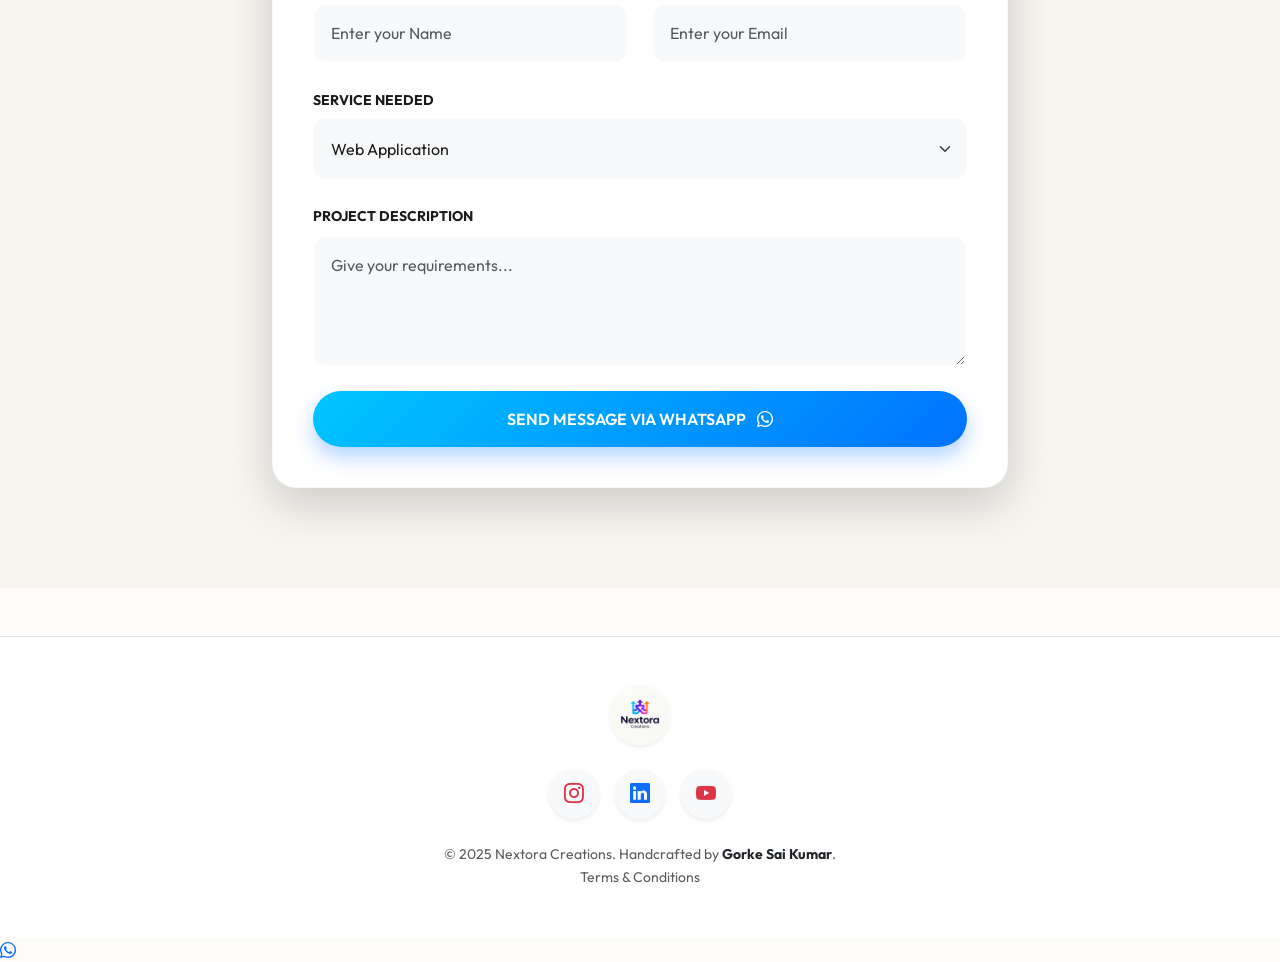
==== commit 09a5242e: "aded google tag manager" ====
--- a/index.html
+++ b/index.html
@@ -1,6 +1,22 @@
 <!DOCTYPE html>
 <html lang="en">
 <head>
+    <!-- Google Tag Manager -->
+<script>(function(w,d,s,l,i){w[l]=w[l]||[];w[l].push({'gtm.start':
+new Date().getTime(),event:'gtm.js'});var f=d.getElementsByTagName(s)[0],
+j=d.createElement(s),dl=l!='dataLayer'?'&l='+l:'';j.async=true;j.src=
+'https://www.googletagmanager.com/gtm.js?id='+i+dl;f.parentNode.insertBefore(j,f);
+})(window,document,'script','dataLayer','GTM-TPRM7QL3');</script>
+<!-- End Google Tag Manager -->
+    <!-- Google tag (gtag.js) -->
+    <script async src="https://www.googletagmanager.com/gtag/js?id=G-R2KE8M8564"></script>
+    <script>
+      window.dataLayer = window.dataLayer || [];
+      function gtag(){dataLayer.push(arguments);}
+      gtag('js', new Date());
+
+      gtag('config', 'G-R2KE8M8564');
+    </script>
     <meta charset="UTF-8">
     <meta name="viewport" content="width=device-width, initial-scale=1.0, maximum-scale=1.0, user-scalable=no">
     <title>Nextora Creations | Premium Web Solutions</title>
@@ -48,6 +64,10 @@
     <link rel="icon" type="image/jpg" href="assets/img/logo.jpg">
 </head>
 <body>
+    <!-- Google Tag Manager (noscript) -->
+<noscript><iframe src="https://www.googletagmanager.com/ns.html?id=GTM-TPRM7QL3"
+height="0" width="0" style="display:none;visibility:hidden"></iframe></noscript>
+<!-- End Google Tag Manager (noscript) -->
     <!-- Top Notification Bar -->
     <div class="notification-bar d-flex justify-content-center align-items-center text-center px-2">
         <span class="fw-bold me-2"><i class="bi bi-gift-fill text-warning"></i> LAUNCH OFFER:</span>
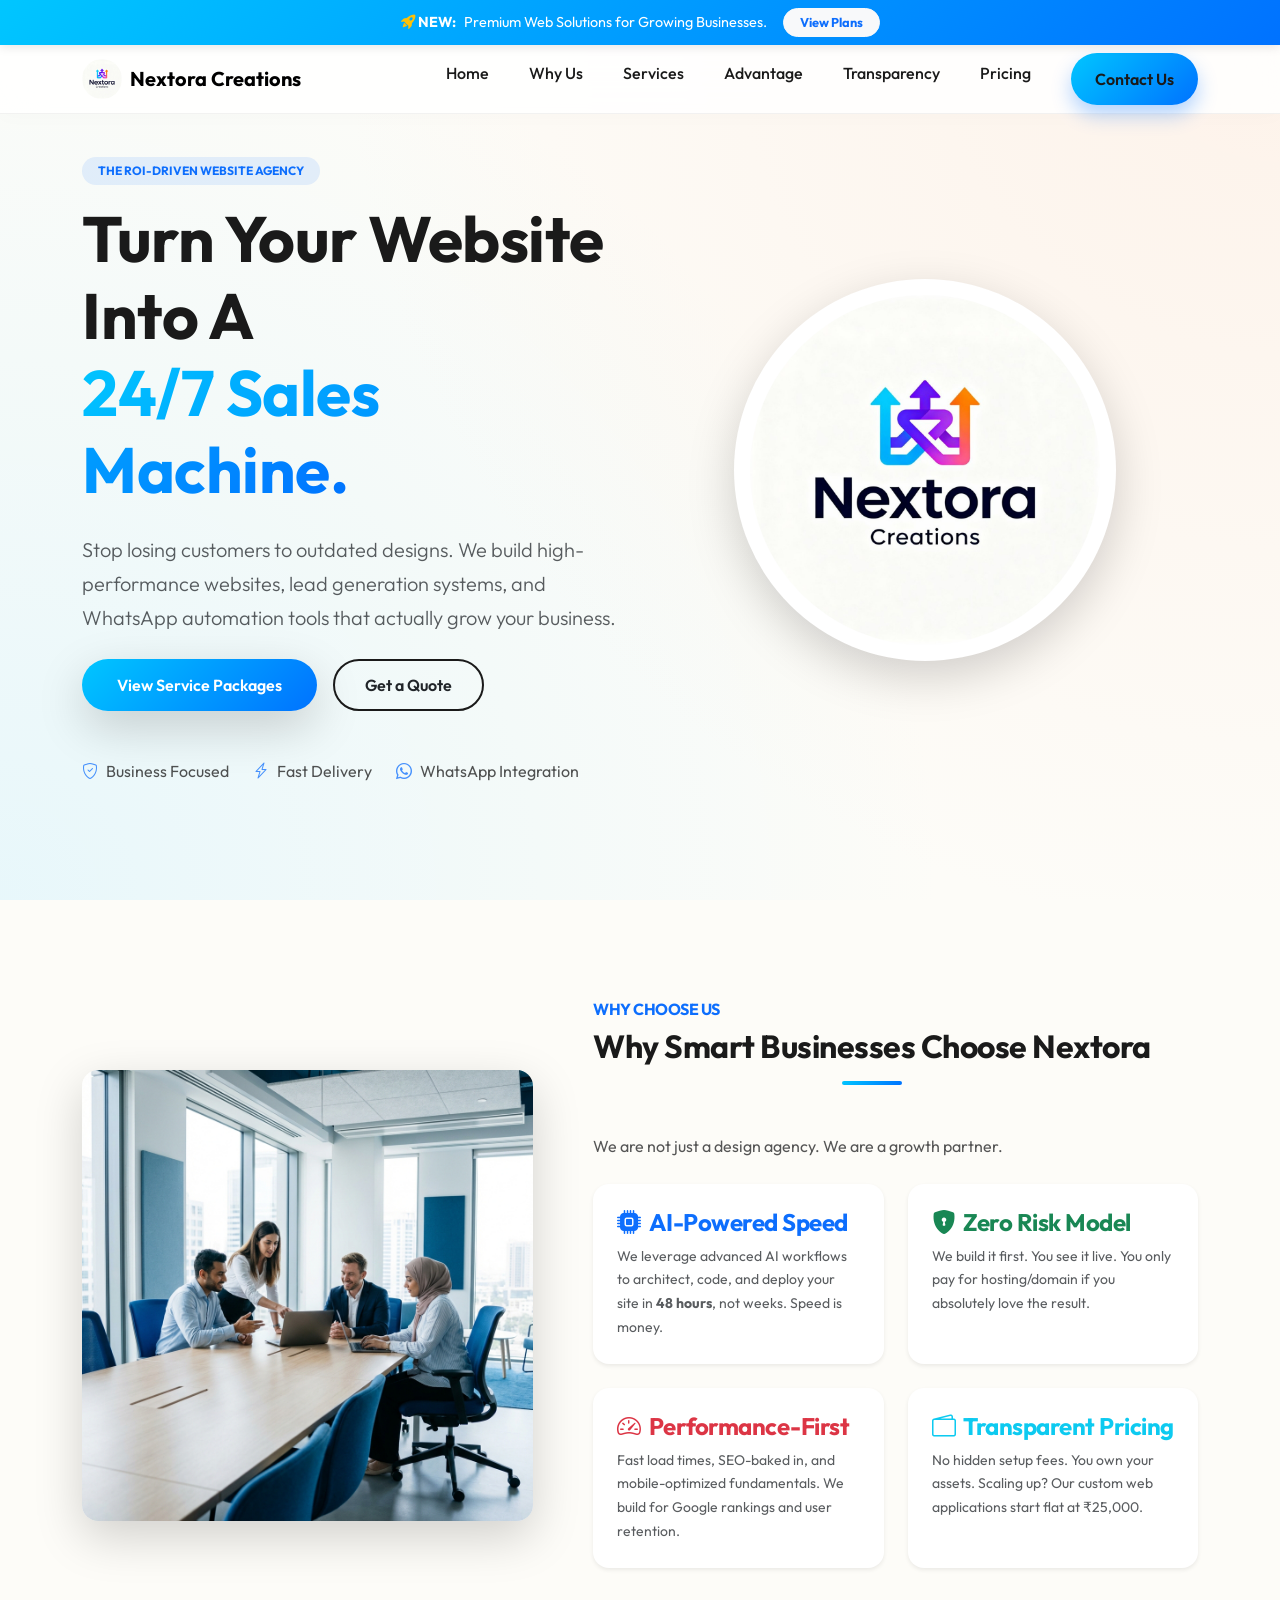
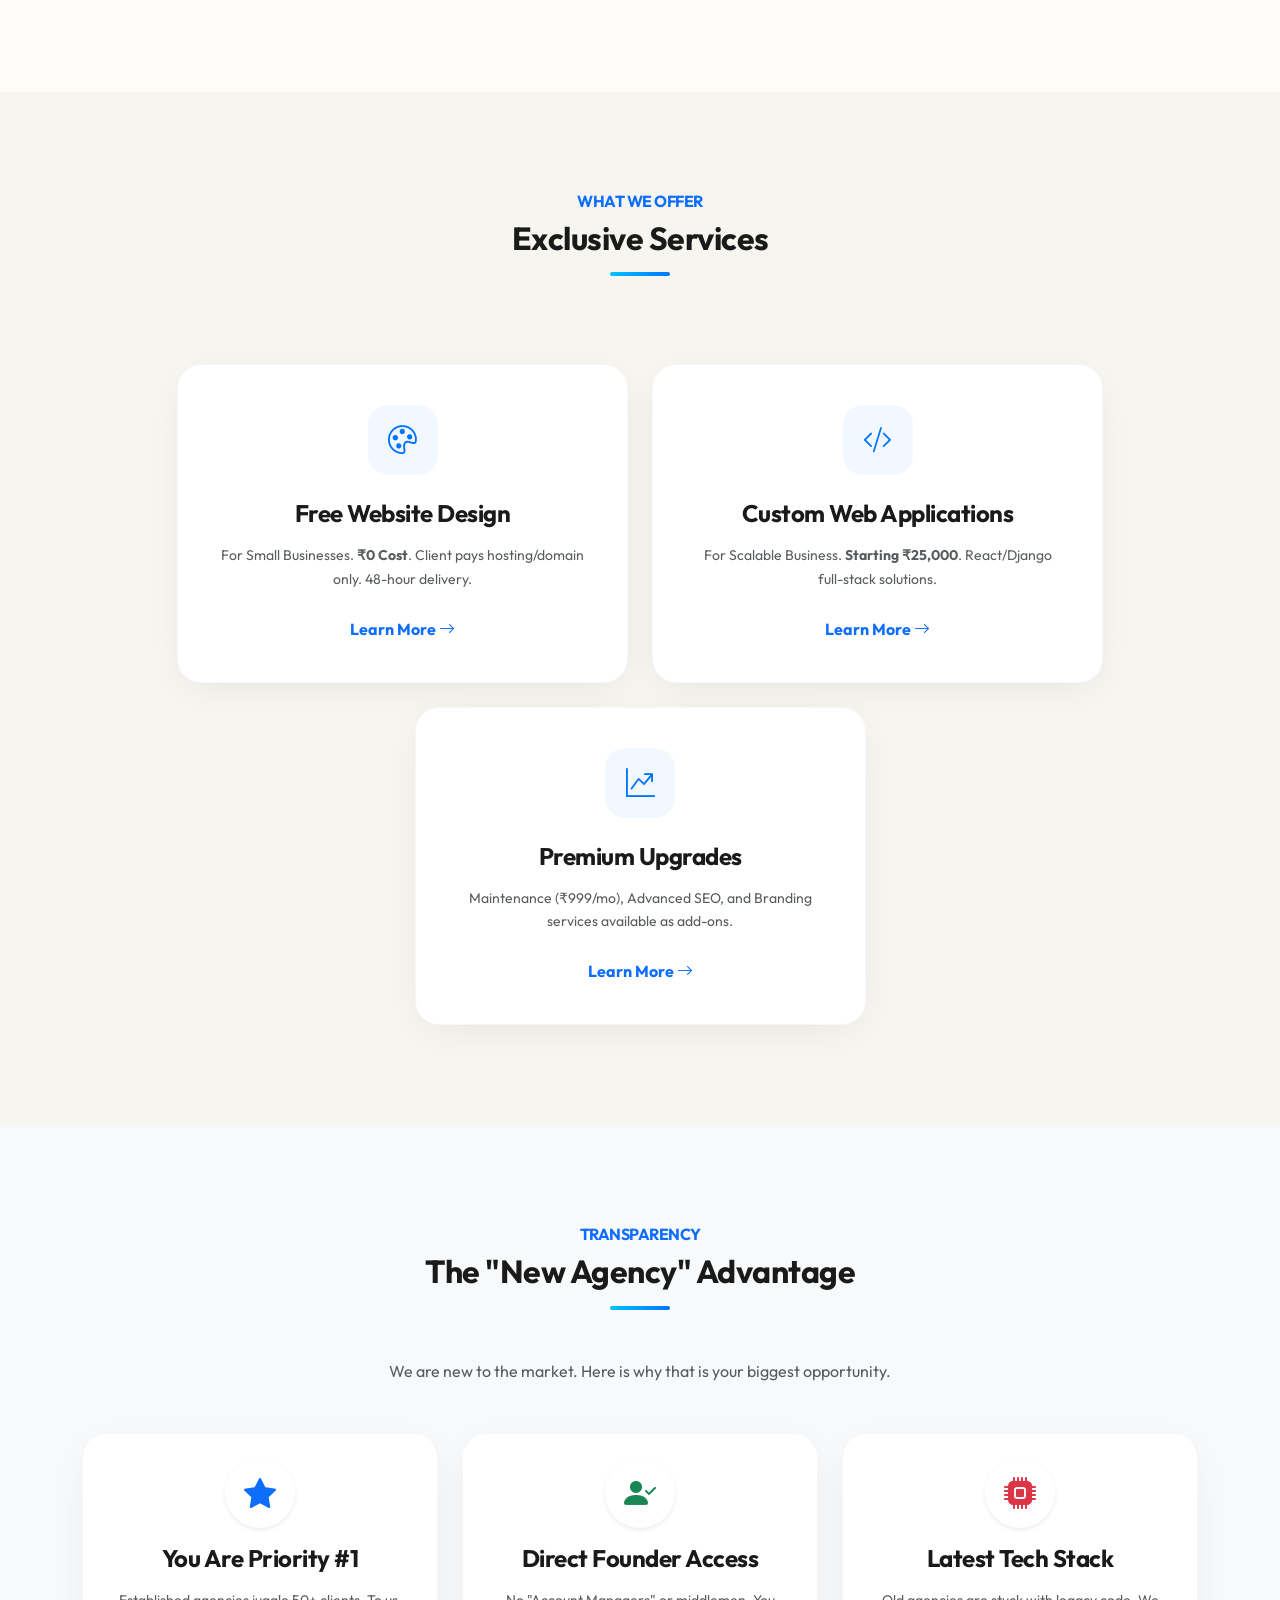
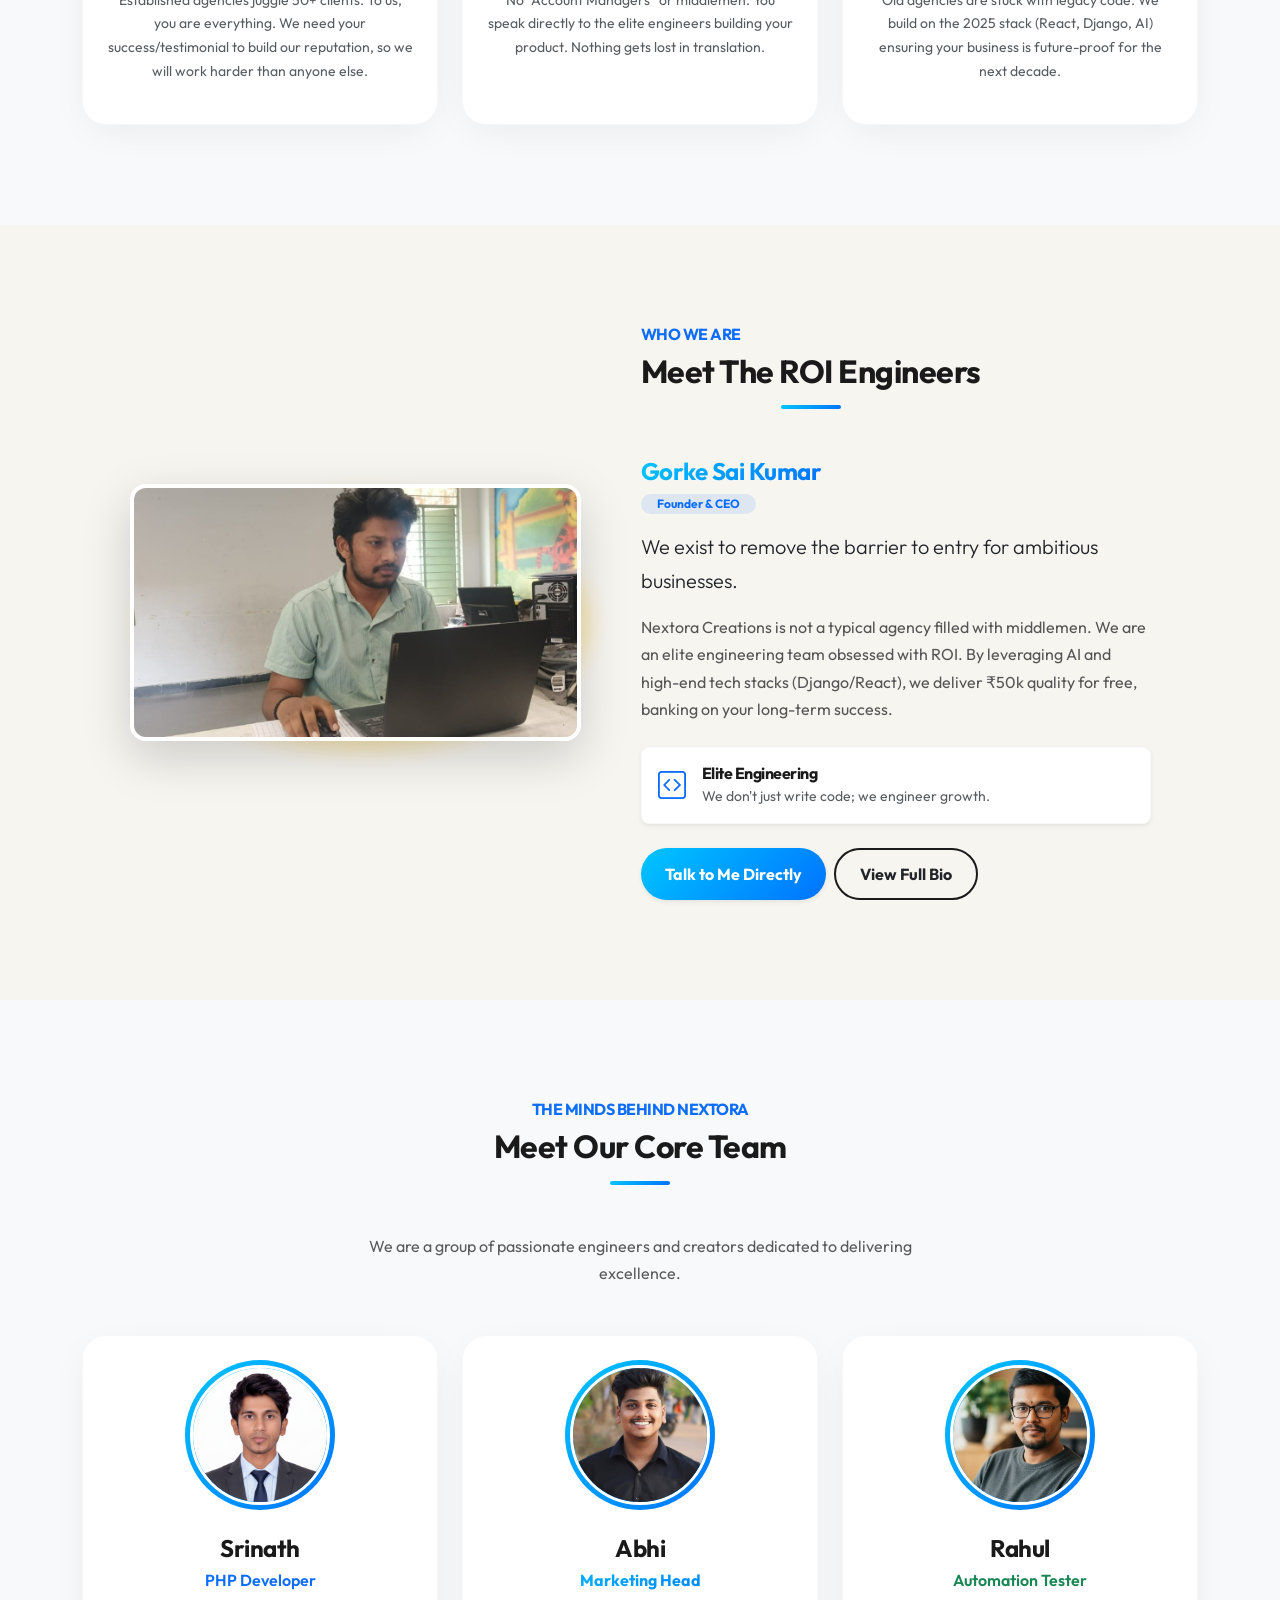
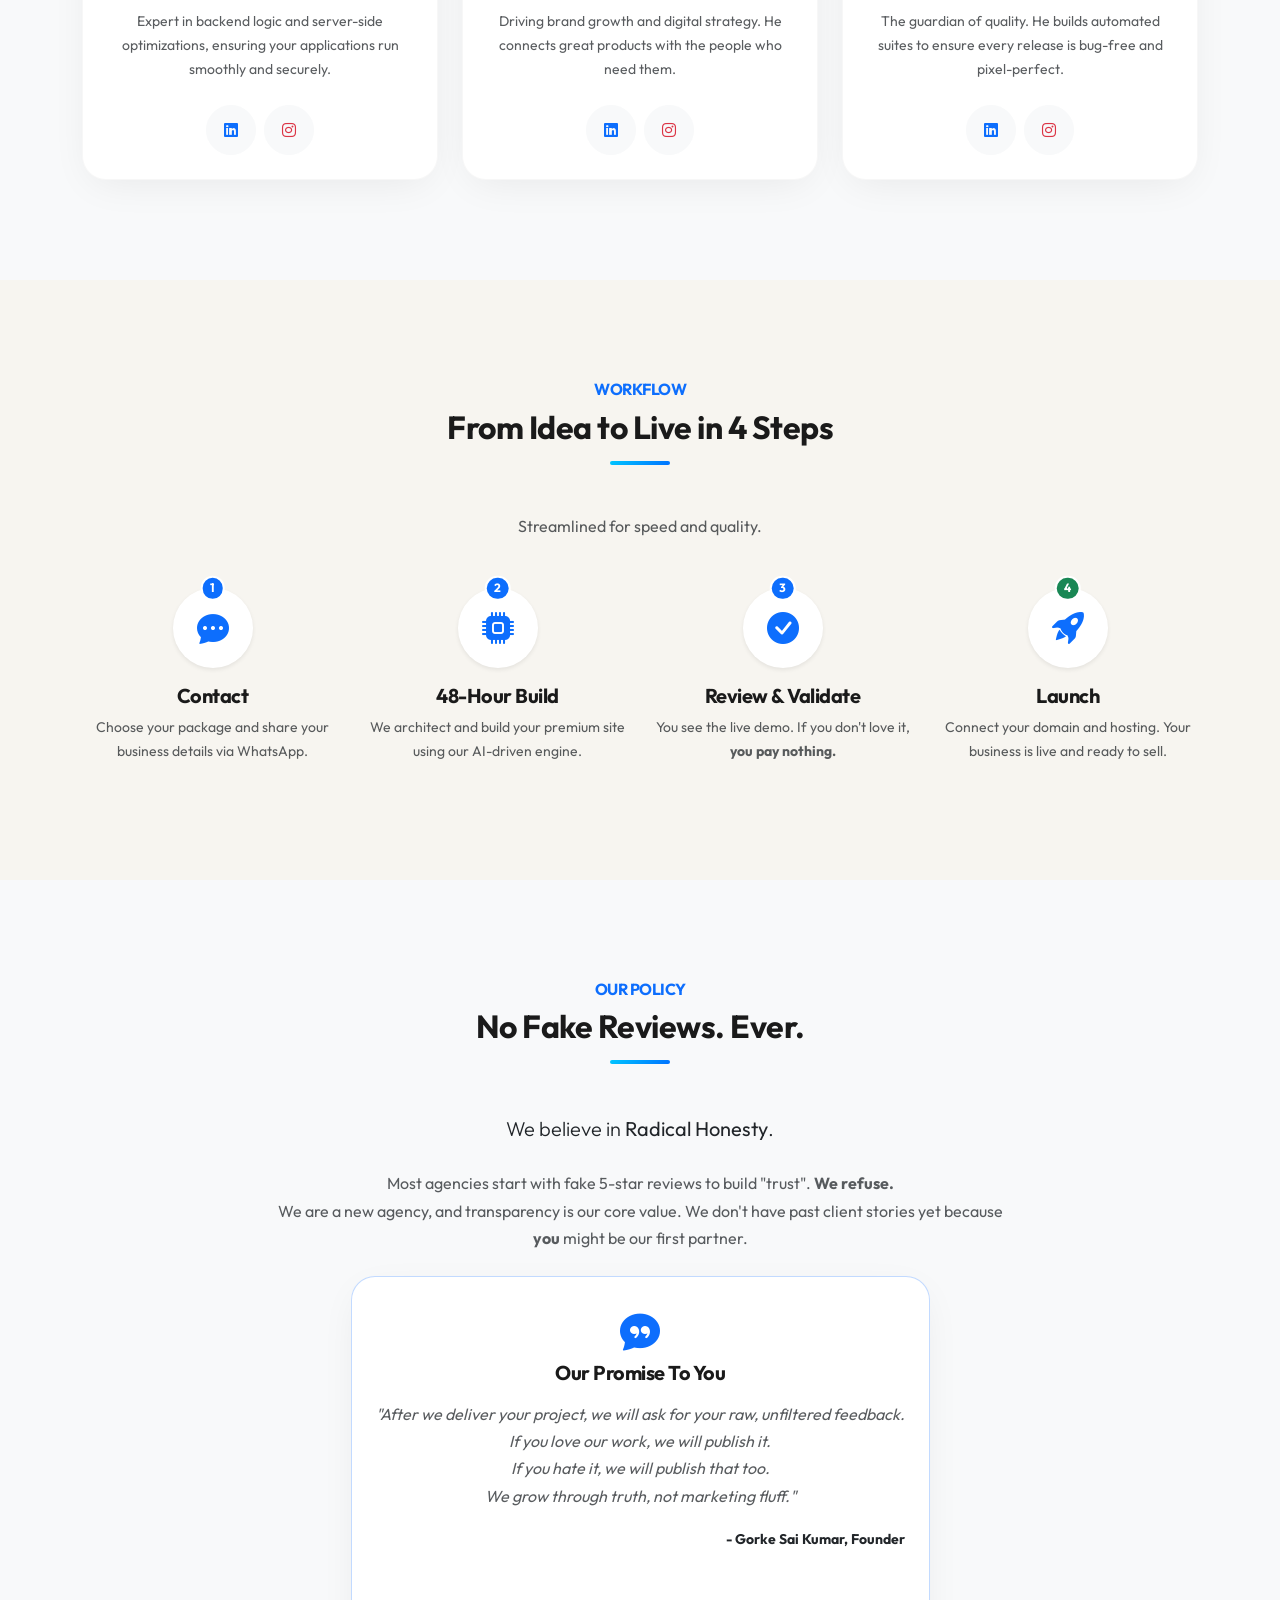
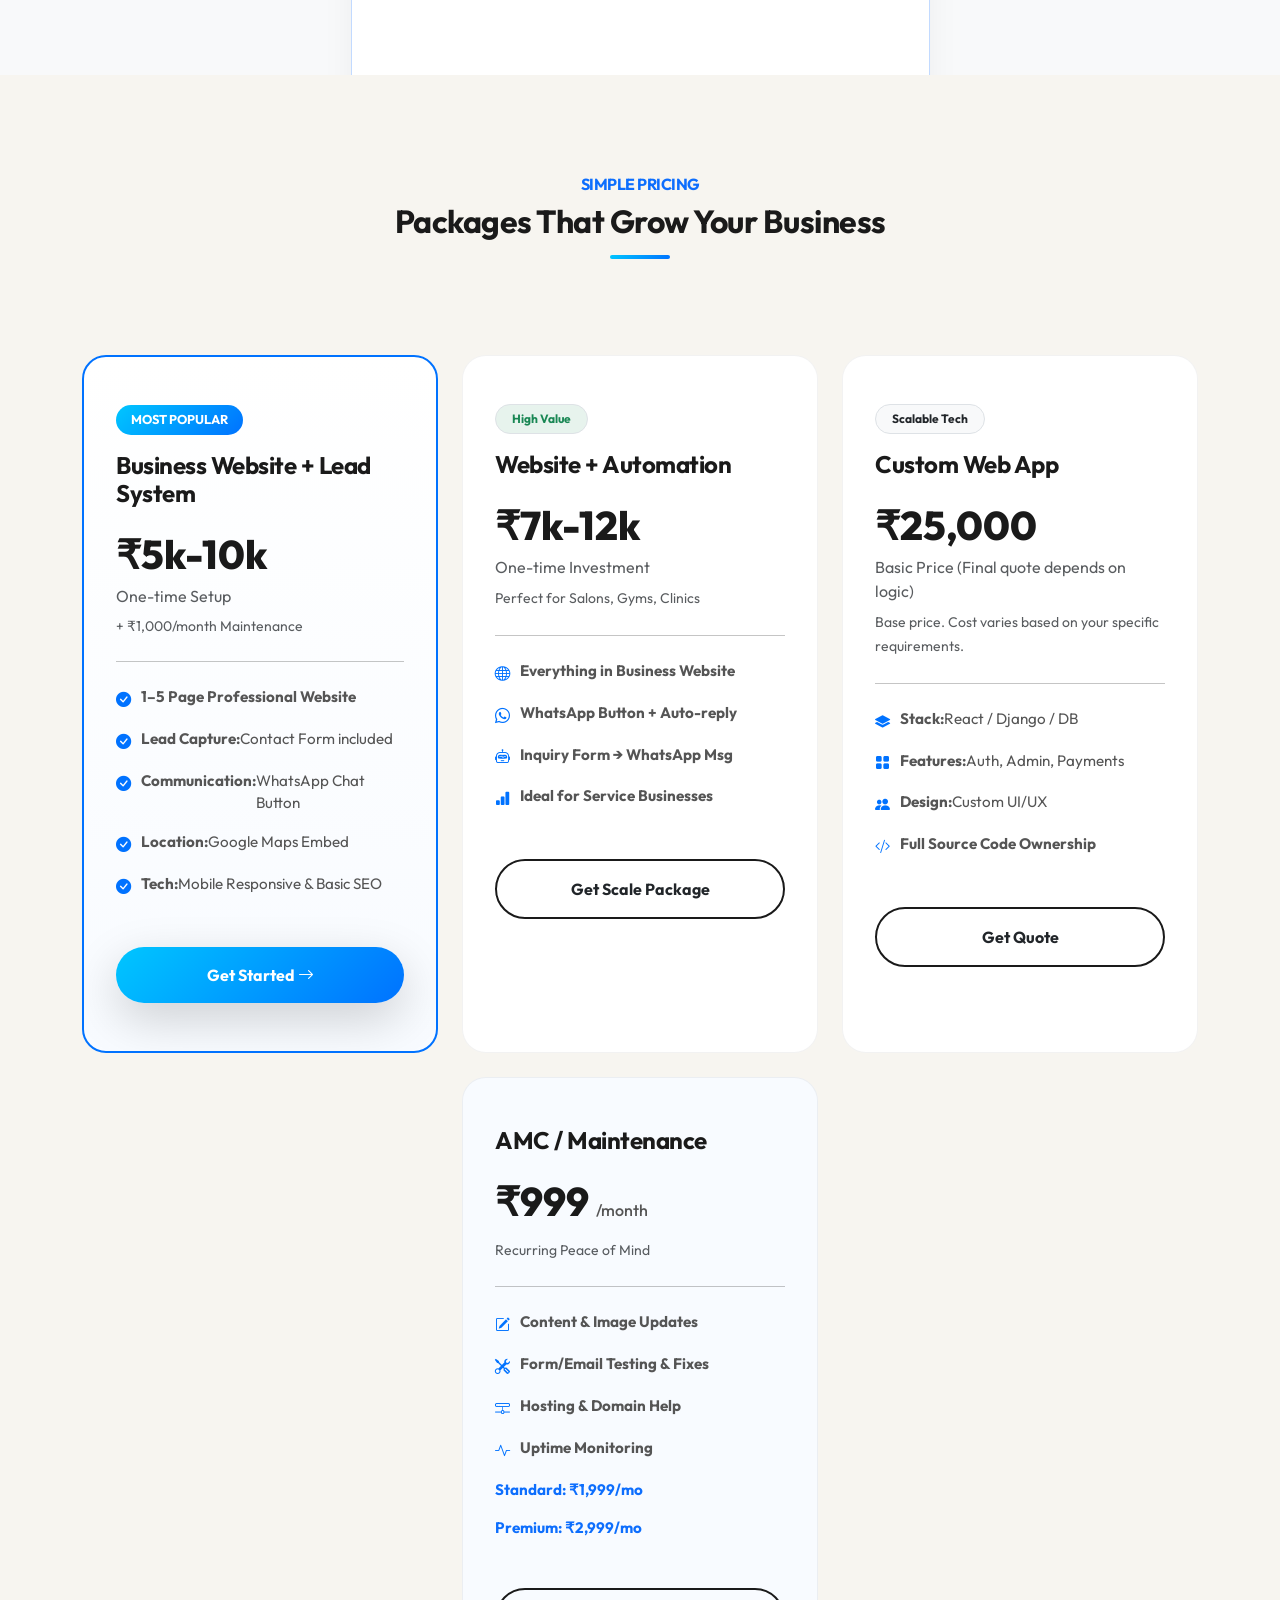
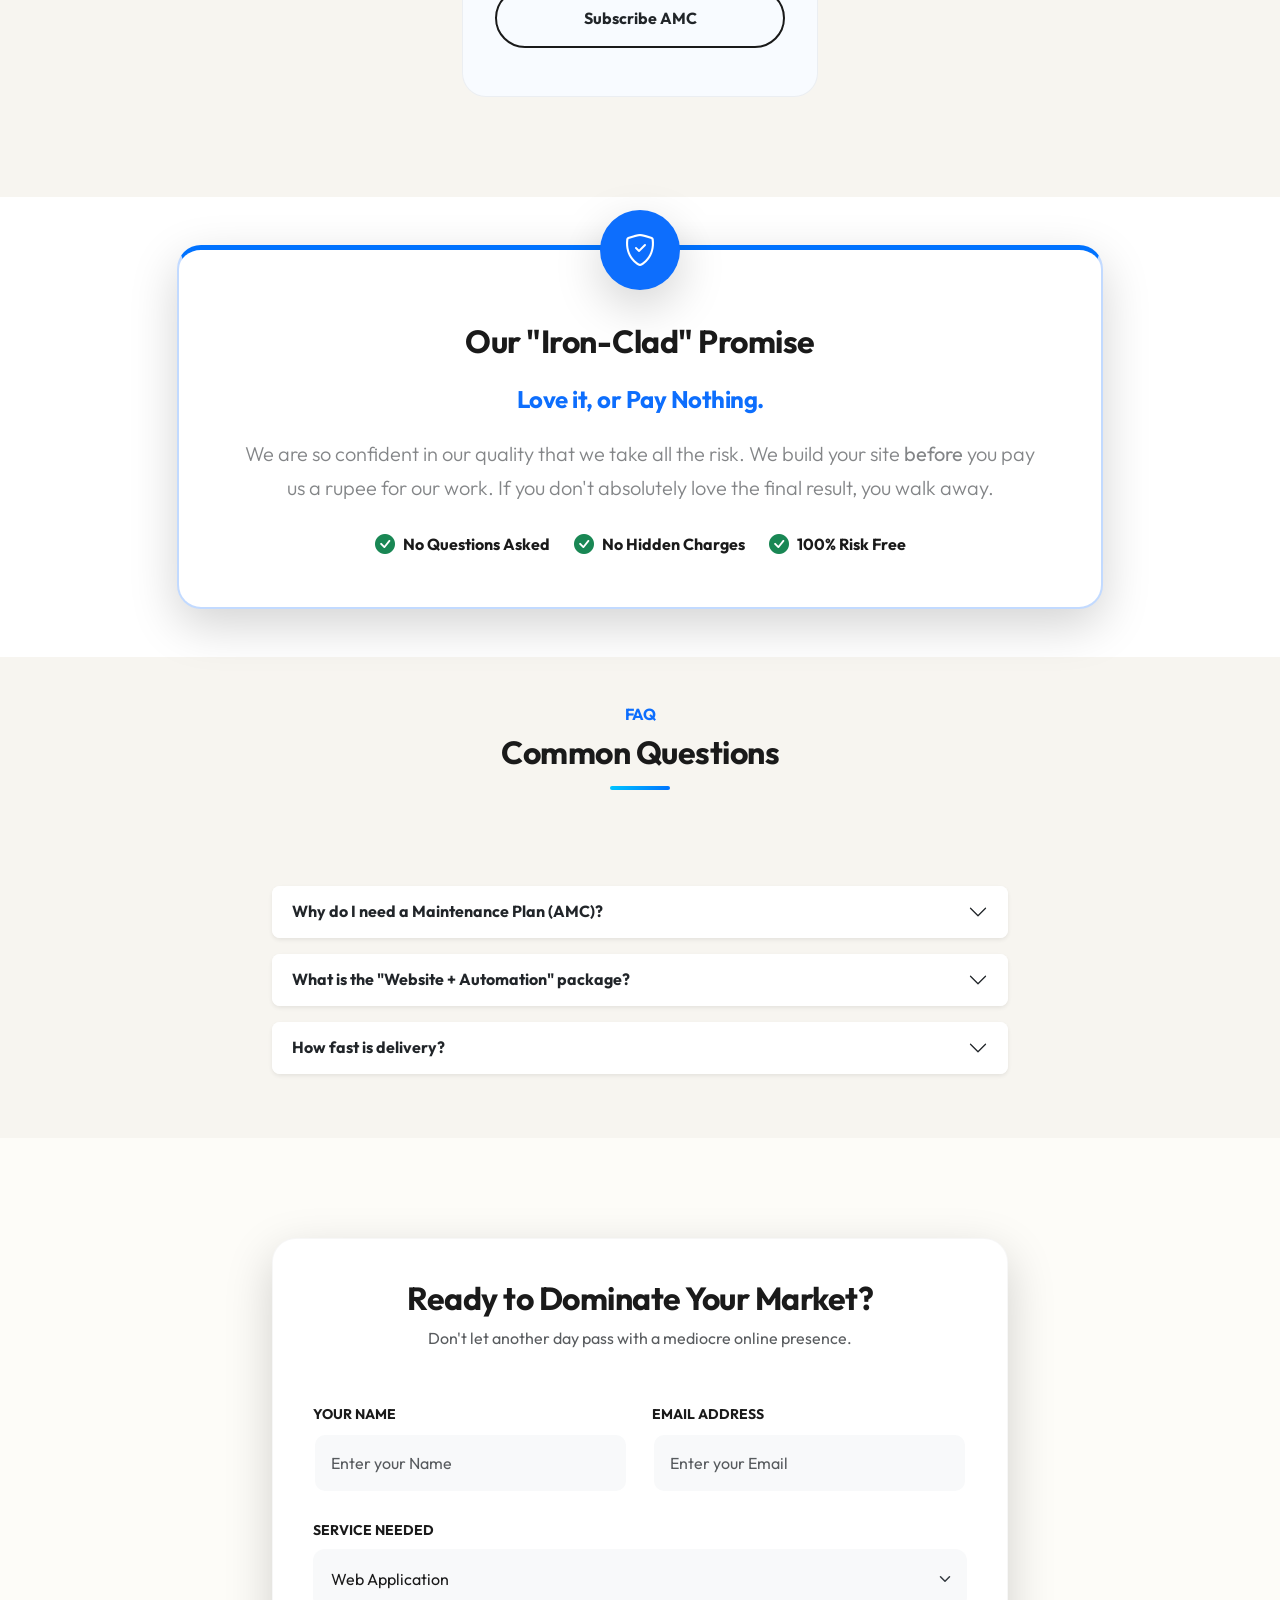
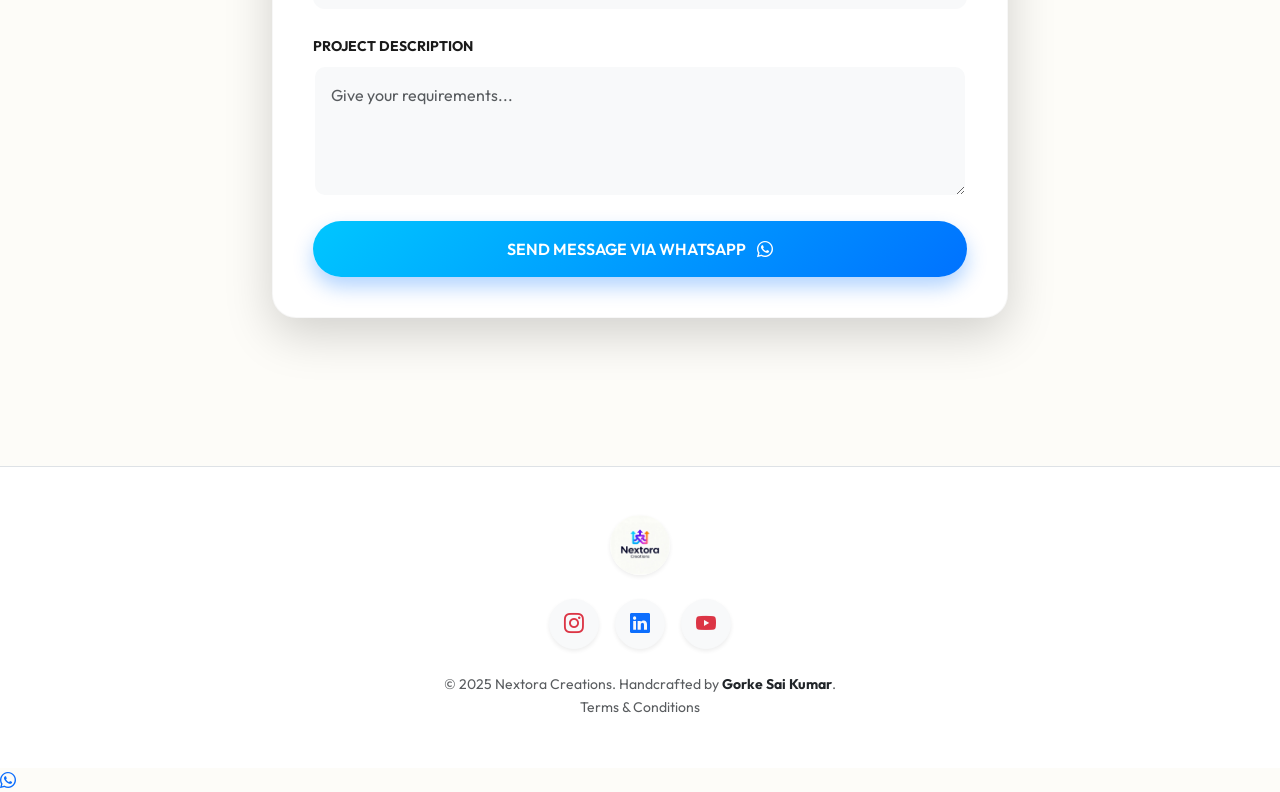
==== commit 3394f487: "reloaded" ====
--- a/index.html
+++ b/index.html
@@ -70,10 +70,10 @@
 <!-- End Google Tag Manager (noscript) -->
     <!-- Top Notification Bar -->
     <div class="notification-bar d-flex justify-content-center align-items-center text-center px-2">
-        <span class="fw-bold me-2"><i class="bi bi-gift-fill text-warning"></i> LAUNCH OFFER:</span>
-        <span class="d-none d-md-inline">Get a Premium Website for FREE (First 30 Clients Only)!</span>
-        <span class="d-inline d-md-none">FREE Premium Website Offer!</span>
-        <a href="#offer" class="btn btn-sm btn-light rounded-pill ms-3 px-3 fw-bold text-primary" style="font-size: 0.8rem;">Claim Now</a>
+        <span class="fw-bold me-2"><i class="bi bi-rocket-takeoff-fill text-warning"></i> NEW:</span>
+        <span class="d-none d-md-inline">Premium Web Solutions for Growing Businesses.</span>
+        <span class="d-inline d-md-none">Premium Web Solutions.</span>
+        <a href="#pricing" class="btn btn-sm btn-light rounded-pill ms-3 px-3 fw-bold text-primary" style="font-size: 0.8rem;">View Plans</a>
     </div>
 
     <!-- Navbar -->
@@ -106,17 +106,17 @@
             <div class="row align-items-center">
                 <div class="col-lg-6">
                     <div class="badge bg-primary bg-opacity-10 text-primary mb-3 px-3 py-2 rounded-pill fw-bold text-uppercase letter-spacing-2">The ROI-Driven Website Agency</div>
-                    <h1 class="display-3 fw-bold mb-4">Free website upfront. <br><span class="text-gradient">Pay only for results.</span></h1>
-                    <p class="lead mb-4 text-muted">We don’t just build valid HTML; we build high-performance assets. Get a premium, AI-optimized website delivered in 48 hours—built to convert visitors into paying customers.</p>
+                    <h1 class="display-3 fw-bold mb-4">Turn Your Website Into A <br><span class="text-gradient">24/7 Sales Machine.</span></h1>
+                    <p class="lead mb-4 text-muted">Stop losing customers to outdated designs. We build high-performance websites, lead generation systems, and WhatsApp automation tools that actually grow your business.</p>
                     <div class="d-flex gap-3 justify-content-center justify-content-lg-start">
-                        <a href="#offer" class="btn btn-primary-gradient shadow-lg">Get My Free Website</a>
-                        <a href="profile.html" class="btn btn-outline-dark">View Founder Profile</a>
+                        <a href="#pricing" class="btn btn-primary-gradient shadow-lg">View Service Packages</a>
+                        <a href="#contact" class="btn btn-outline-dark">Get a Quote</a>
                     </div>
                     
                     <div class="mt-5 d-flex gap-4 opacity-75 justify-content-center justify-content-lg-start">
-                         <div><i class="bi bi-shield-check text-primary me-2"></i>Zero Risk</div>
-                         <div><i class="bi bi-lightning-charge text-primary me-2"></i>48-Hour Delivery</div>
-                         <div><i class="bi bi-graph-up-arrow text-primary me-2"></i>ROI Focused</div>
+                         <div><i class="bi bi-shield-check text-primary me-2"></i>Business Focused</div>
+                         <div><i class="bi bi-lightning-charge text-primary me-2"></i>Fast Delivery</div>
+                         <div><i class="bi bi-whatsapp text-primary me-2"></i>WhatsApp Integration</div>
                     </div>
                 </div>
                 <div class="col-lg-6 mt-5 mt-lg-0 text-center">
@@ -132,8 +132,7 @@
             <div class="row align-items-center">
                 <div class="col-lg-5 mb-5 mb-lg-0">
                     <div class="position-relative">
-                        <div class="bg-primary position-absolute rounded-circle opacity-10" style="width: 300px; height: 300px; top: -20px; left: -20px; z-index: -1;"></div>
-                        <img src="https://images.unsplash.com/photo-1522071820081-009f0129c71c?q=80&w=2070&auto=format&fit=crop" class="img-fluid rounded-4 shadow-lg" alt="Team">
+                        <img src="assets/img/professional-team.png" class="img-fluid rounded-4 shadow-lg" alt="Nextora Smart Business Team">
                     </div>
                 </div>
                 <div class="col-lg-7 ps-lg-5">
@@ -237,49 +236,7 @@
         </div>
     </section>
 
-    <!-- Launch Offer Section -->
-    <section id="offer" class="offer-section py-5">
-        <div class="container py-5">
-            <div class="row justify-content-center">
-                <div class="col-lg-10">
-                    <div class="offer-card p-5 text-center" data-aos="zoom-in" data-aos-duration="1000">
-                        <span class="badge bg-white text-primary mb-3 px-3 py-2 rounded-pill fw-bold text-uppercase">Limited Time Launch Offer</span>
-                        <h2 class="display-4 fw-bold mb-4 text-white">Your Premium Website <span class="text-warning">₹0 Development Cost</span></h2>
-                        <p class="lead text-white-50 mb-4">Stop paying agencies ₹20,000 for a "basic" template. We are disrupting the market by taking the risk on ourselves.</p>
-                        
-                        <div class="row justify-content-center mb-4">
-                            <div class="col-md-6">
-                                <div class="bg-white bg-opacity-10 p-4 rounded-3 text-start border border-white border-opacity-25 h-100">
-                                    <h5 class="fw-bold text-white mb-3"><i class="bi bi-gift-fill me-2 text-warning"></i> FREE (Worth ₹25k):</h5>
-                                    <ul class="list-unstyled text-white mb-0 small">
-                                        <li class="mb-2"><i class="bi bi-check-circle-fill text-success me-2"></i> Premium Custom Design</li>
-                                        <li class="mb-2"><i class="bi bi-check-circle-fill text-success me-2"></i> Mobile Responsive Layout</li>
-                                        <li class="mb-2"><i class="bi bi-check-circle-fill text-success me-2"></i> WhatsApp & Contact Forms</li>
-                                        <li class="mb-2"><i class="bi bi-check-circle-fill text-success me-2"></i> Basic Technical SEO</li>
-                                    </ul>
-                                </div>
-                            </div>
-                            <div class="col-md-6 mt-3 mt-md-0">
-                                <div class="bg-white bg-opacity-10 p-4 rounded-3 text-start border border-white border-opacity-25 h-100">
-                                    <h5 class="fw-bold text-white mb-3"><i class="bi bi-wallet2 me-2 text-warning"></i> You Only Pay For:</h5>
-                                    <ul class="list-unstyled text-white mb-0 small">
-                                        <li class="mb-2"><i class="bi bi-check-circle-fill text-success me-2"></i> <strong>Domain Name:</strong> (Your Address)</li>
-                                        <li class="mb-2"><i class="bi bi-check-circle-fill text-success me-2"></i> <strong>Hosting Server:</strong> (Your Space)</li>
-                                        <li class="mt-3 text-warning border-top border-white border-opacity-25 pt-2">You buy these directly. You own 100% of your assets.</li>
-                                    </ul>
-                                </div>
-                            </div>
-                        </div>
-                        
-                        <div>
-                            <p class="text-white small mb-3">Limited to <strong>30 clients</strong> per month.</p>
-                            <a href="https://wa.me/917674981970?text=I want to claim the Free Website Offer!" target="_blank" class="btn btn-light btn-lg rounded-pill px-5 fw-bold btn-pulse text-primary">Claim Free Slot Now</a>
-                        </div>
-                    </div>
-                </div>
-            </div>
-        </div>
-    </section>
+
 
     <!-- About Us Section (Previously Founder) -->
     <section id="about-us" data-aos="fade-up">
@@ -405,7 +362,7 @@
                         </div>
                         <span class="position-absolute top-0 start-50 translate-middle badge rounded-pill bg-primary border border-2 border-white">1</span>
                         <h5 class="fw-bold">Contact</h5>
-                        <p class="small text-muted">Click "Get My Free Website" and share your business details via WhatsApp.</p>
+                        <p class="small text-muted">Choose your package and share your business details via WhatsApp.</p>
                     </div>
                 </div>
 
@@ -482,47 +439,73 @@
     <section id="pricing" data-aos="fade-up">
         <div class="container">
             <div class="text-center mb-5">
-                <h6 class="text-primary fw-bold text-uppercase">Invest In Quality</h6>
-                <h2 class="section-title">Simple pricing. Serious results.</h2>
+                <h6 class="text-primary fw-bold text-uppercase">Simple Pricing</h6>
+                <h2 class="section-title">Packages That Grow Your Business</h2>
             </div>
             
             <div class="row g-4 justify-content-center">
-                <!-- Launch Offer -->
+                <!-- Package 1: Business Website -->
                 <div class="col-lg-4 col-md-6" data-aos="fade-up" data-aos-delay="100">
                     <div class="pricing-card-premium featured position-relative h-100">
                         <div class="pricing-tag">Most Popular</div>
-                        <h3 class="fw-bold">Launch Offer</h3>
-                        <div class="pricing-price">FREE <small>First 30 Only</small></div>
-                        <p class="text-muted small mb-4">Normally ₹25,000. Best for new businesses.</p>
+                        <h3 class="fw-bold fs-4">Business Website + Lead System</h3>
+                        <div class="pricing-price mt-3">₹5k-10k <small class="d-block fs-6 text-muted fw-normal">One-time Setup</small></div>
+                        <div class="text-muted small mb-4">+ ₹1,000/month Maintenance</div>
                         
                         <hr class="opacity-10 my-4">
                         
-                        <ul class="list-unstyled pricing-features mb-5">
-                            <li><i class="bi bi-check-circle-fill"></i> <strong>Design & Dev:</strong> FREE</li>
-                            <li><i class="bi bi-check-circle-fill"></i> <strong>Mobile Responsive:</strong> Included</li>
-                            <li><i class="bi bi-check-circle-fill"></i> <strong>Client Pays:</strong> Domain/Hosting</li>
+                        <ul class="list-unstyled pricing-features mb-5 small">
+                            <li><i class="bi bi-check-circle-fill"></i> <strong>1–5 Page Professional Website</strong></li>
+                            <li><i class="bi bi-check-circle-fill"></i> <strong>Lead Capture:</strong> Contact Form included</li>
+                            <li><i class="bi bi-check-circle-fill"></i> <strong>Communication:</strong> WhatsApp Chat Button</li>
+                            <li><i class="bi bi-check-circle-fill"></i> <strong>Location:</strong> Google Maps Embed</li>
+                            <li><i class="bi bi-check-circle-fill"></i> <strong>Tech:</strong> Mobile Responsive & Basic SEO</li>
                         </ul>
                         
                         <div class="text-center mt-auto">
-                            <a href="https://wa.me/917674981970?text=I want to claim the Free Website Launch Offer!" target="_blank" class="btn btn-primary-gradient w-100 py-3 fw-bold shadow-lg">Claim Free Slot <i class="bi bi-arrow-right"></i></a>
-                        </div>
-                    </div>
-                </div>
-
-                <!-- Custom Web App -->
+                            <a href="https://wa.me/917674981970?text=I'm interested in the Business Website + Lead System package (5k-10k)" target="_blank" class="btn btn-primary-gradient w-100 py-3 fw-bold shadow-lg">Get Started <i class="bi bi-arrow-right"></i></a>
+                        </div>
+                    </div>
+                </div>
+
+                <!-- Package 3: Automation -->
                 <div class="col-lg-4 col-md-6" data-aos="fade-up" data-aos-delay="200">
                     <div class="pricing-card-premium h-100">
+                         <div class="badge bg-success bg-opacity-10 text-success mb-3 px-3 py-2 rounded-pill fw-bold border">High Value</div>
+                        <h3 class="fw-bold fs-4">Website + Automation</h3>
+                        <div class="pricing-price mt-3">₹7k-12k <small class="d-block fs-6 text-muted fw-normal">One-time Investment</small></div>
+                        <p class="text-muted small mb-4">Perfect for Salons, Gyms, Clinics</p>
+                        
+                        <hr class="opacity-10 my-4">
+                        
+                        <ul class="list-unstyled pricing-features mb-5 small">
+                            <li><i class="bi bi-globe"></i> <strong>Everything in Business Website</strong></li>
+                            <li><i class="bi bi-whatsapp"></i> <strong>WhatsApp Button + Auto-reply</strong></li>
+                            <li><i class="bi bi-robot"></i> <strong>Inquiry Form → WhatsApp Msg</strong></li>
+                            <li><i class="bi bi-bar-chart-fill"></i> <strong>Ideal for Service Businesses</strong></li>
+                        </ul>
+                        
+                        <div class="text-center mt-auto">
+                            <a href="https://wa.me/917674981970?text=I need the Website + WhatsApp Automation package." target="_blank" class="btn btn-outline-dark w-100 py-3 fw-bold">Get Scale Package</a>
+                        </div>
+                    </div>
+                </div>
+
+                <!-- Package 3: Custom Web App -->
+                <div class="col-lg-4 col-md-6" data-aos="fade-up" data-aos-delay="250">
+                    <div class="pricing-card-premium h-100">
                          <div class="badge bg-light text-dark mb-3 px-3 py-2 rounded-pill fw-bold border">Scalable Tech</div>
-                        <h3 class="fw-bold">Custom Web App</h3>
-                        <div class="pricing-price">₹25,000 <small>Starting</small></div>
-                        <p class="text-muted small mb-4">For SaaS, Platforms, & Complex Tools.</p>
+                        <h3 class="fw-bold fs-4">Custom Web App</h3>
+                        <div class="pricing-price mt-3">₹25,000 <small class="d-block fs-6 text-muted fw-normal">Basic Price (Final quote depends on logic)</small></div>
+                        <p class="text-muted small mb-4">Base price. Cost varies based on your specific requirements.</p>
                         
                         <hr class="opacity-10 my-4">
                         
-                        <ul class="list-unstyled pricing-features mb-5">
+                        <ul class="list-unstyled pricing-features mb-5 small">
                             <li><i class="bi bi-layers-fill"></i> <strong>Stack:</strong> React / Django / DB</li>
                             <li><i class="bi bi-grid-fill"></i> <strong>Features:</strong> Auth, Admin, Payments</li>
                             <li><i class="bi bi-people-fill"></i> <strong>Design:</strong> Custom UI/UX</li>
+                            <li><i class="bi bi-code-slash"></i> <strong>Full Source Code Ownership</strong></li>
                         </ul>
                         
                         <div class="text-center mt-auto">
@@ -531,24 +514,26 @@
                     </div>
                 </div>
 
-                <!-- Maintenance Plan -->
+                <!-- Package 4: AMC -->
                 <div class="col-lg-4 col-md-6" data-aos="fade-up" data-aos-delay="300">
-                    <div class="pricing-card-premium h-100">
-                        <div class="badge bg-light text-dark mb-3 px-3 py-2 rounded-pill fw-bold border">Peace of Mind</div>
-                        <h3 class="fw-bold">Maintenance</h3>
-                        <div class="pricing-price">₹999 <small>/ month</small></div>
-                        <p class="text-muted small mb-4">Optional. Cancel anytime.</p>
+                    <div class="pricing-card-premium h-100" style="background-color: #f8fbff;">
+                        <h3 class="fw-bold fs-4">AMC / Maintenance</h3>
+                        <div class="pricing-price mt-3">₹999 <small>/month</small></div>
+                        <p class="text-muted small mb-4">Recurring Peace of Mind</p>
                         
                         <hr class="opacity-10 my-4">
                         
-                        <ul class="list-unstyled pricing-features mb-5">
-                            <li><i class="bi bi-shield-check"></i> <strong>Security:</strong> Monitoring & Patches</li>
-                            <li><i class="bi bi-pencil-square"></i> <strong>Updates:</strong> Text/Image changes</li>
-                            <li><i class="bi bi-headset"></i> <strong>Support:</strong> Priority WhatsApp</li>
+                        <ul class="list-unstyled pricing-features mb-5 small">
+                            <li><i class="bi bi-pencil-square"></i> <strong>Content & Image Updates</strong></li>
+                            <li><i class="bi bi-tools"></i> <strong>Form/Email Testing & Fixes</strong></li>
+                            <li><i class="bi bi-hdd-network"></i> <strong>Hosting & Domain Help</strong></li>
+                            <li><i class="bi bi-activity"></i> <strong>Uptime Monitoring</strong></li>
+                            <li class="text-primary fw-bold mt-2">Standard: ₹1,999/mo</li>
+                            <li class="text-primary fw-bold">Premium: ₹2,999/mo</li>
                         </ul>
                         
                         <div class="text-center mt-auto">
-                            <a href="https://wa.me/917674981970?text=I'm interested in the Maintenance Plan." target="_blank" class="btn btn-outline-dark w-100 py-3 fw-bold">Subscribe</a>
+                            <a href="https://wa.me/917674981970?text=I want to subscribe to an AMC plan." target="_blank" class="btn btn-outline-dark w-100 py-3 fw-bold">Subscribe AMC</a>
                         </div>
                     </div>
                 </div>
@@ -608,24 +593,24 @@
                         <div class="accordion-item border-0 mb-3 shadow-sm rounded-3 overflow-hidden">
                             <h2 class="accordion-header" id="headingOne">
                                 <button class="accordion-button fw-bold collapsed" type="button" data-bs-toggle="collapse" data-bs-target="#collapseOne" aria-expanded="false" aria-controls="collapseOne">
-                                    Why is the website free?
+                                    Why do I need a Maintenance Plan (AMC)?
                                 </button>
                             </h2>
                             <div id="collapseOne" class="accordion-collapse collapse" aria-labelledby="headingOne" data-bs-parent="#accordionFAQ">
                                 <div class="accordion-body text-muted">
-                                    We are looking for long-term partners. By giving you a premium site upfront, we prove our value. We hope you'll hire us for maintenance or custom apps later, but there is no obligation.
+                                    Websites need regular care—updates, security patches, and content changes. Our AMC ensures your site never breaks and always looks fresh, so you can focus on running your business.
                                 </div>
                             </div>
                         </div>
                         <div class="accordion-item border-0 mb-3 shadow-sm rounded-3 overflow-hidden">
                             <h2 class="accordion-header" id="headingTwo">
                                 <button class="accordion-button fw-bold collapsed" type="button" data-bs-toggle="collapse" data-bs-target="#collapseTwo" aria-expanded="false" aria-controls="collapseTwo">
-                                    What do I actually pay for?
+                                    What is the "Website + Automation" package?
                                 </button>
                             </h2>
                             <div id="collapseTwo" class="accordion-collapse collapse" aria-labelledby="headingTwo" data-bs-parent="#accordionFAQ">
                                 <div class="accordion-body text-muted">
-                                    You only pay for third-party costs: your <strong>Domain Name</strong> (your address) and <strong>Hosting</strong> (your server space). These are yours forever. We just connect them.
+                                    This is perfect for service businesses like gyms, salons, or clinics. We link your website inquiry form directly to your WhatsApp and set up auto-replies, so you respond to leads instantly.
                                 </div>
                             </div>
                         </div>
@@ -637,19 +622,7 @@
                             </h2>
                             <div id="collapseThree" class="accordion-collapse collapse" aria-labelledby="headingThree" data-bs-parent="#accordionFAQ">
                                 <div class="accordion-body text-muted">
-                                     Standard websites are ready for review in <strong>48 hours</strong>. Custom web applications typically take 2-4 weeks depending on complexity.
-                                </div>
-                            </div>
-                        </div>
-                         <div class="accordion-item border-0 mb-3 shadow-sm rounded-3 overflow-hidden">
-                             <h2 class="accordion-header" id="headingFour">
-                                <button class="accordion-button fw-bold collapsed" type="button" data-bs-toggle="collapse" data-bs-target="#collapseFour" aria-expanded="false" aria-controls="collapseFour">
-                                    Do you do SEO?
-                                </button>
-                            </h2>
-                            <div id="collapseFour" class="accordion-collapse collapse" aria-labelledby="headingFour" data-bs-parent="#accordionFAQ">
-                                <div class="accordion-body text-muted">
-                                     We include <strong>Technical SEO</strong> (speed, meta tags, structure) for free to ensure you are indexable. Advanced Content SEO is a paid add-on.
+                                     Standard business websites are typically ready for review within <strong>3-5 days</strong>.
                                 </div>
                             </div>
                         </div>
@@ -724,29 +697,7 @@
         </div>
     </footer>
 
-    <!-- Offer Popup Modal -->
-    <div class="modal fade" id="offerModal" tabindex="-1" aria-hidden="true">
-        <div class="modal-dialog modal-dialog-centered">
-            <div class="modal-content offer-modal">
-                <div class="modal-header-offer position-relative">
-                    <button type="button" class="btn-close btn-close-white position-absolute top-0 end-0 m-3" data-bs-dismiss="modal" aria-label="Close"></button>
-                    <i class="bi bi-rocket-takeoff-fill display-3 mb-3 d-block"></i>
-                    <h3 class="fw-bold">Don't Miss Out!</h3>
-                    <p class="mb-0 text-white-50">This exclusive offer is ending soon.</p>
-                </div>
-                <div class="modal-body p-4 p-md-5">
-                    <h4 class="fw-bold text-dark mb-3">Get Your Business Online <span class="text-primary">For FREE</span></h4>
-                    <p class="text-muted mb-4">You are one of the lucky visitors to see our Launch Offer. We will build your premium website at <strong>zero cost</strong>.</p>
-                    <div class="d-grid gap-2">
-                        <a href="https://wa.me/917674981970?text=I want to claim the Free Website Offer via Popup!" target="_blank" class="btn btn-primary-gradient py-3 rounded-pill fw-bold pulse-animation">
-                            <i class="bi bi-whatsapp me-2"></i> Claim Free Website
-                        </a>
-                        <button type="button" class="btn btn-link text-muted text-decoration-none" data-bs-dismiss="modal">No thanks, I'll pay full price</button>
-                    </div>
-                </div>
-            </div>
-        </div>
-    </div>
+
 
     <!-- Floating WhatsApp -->
     <a href="https://wa.me/917674981970" class="floating-whatsapp" target="_blank" title="Chat on WhatsApp">
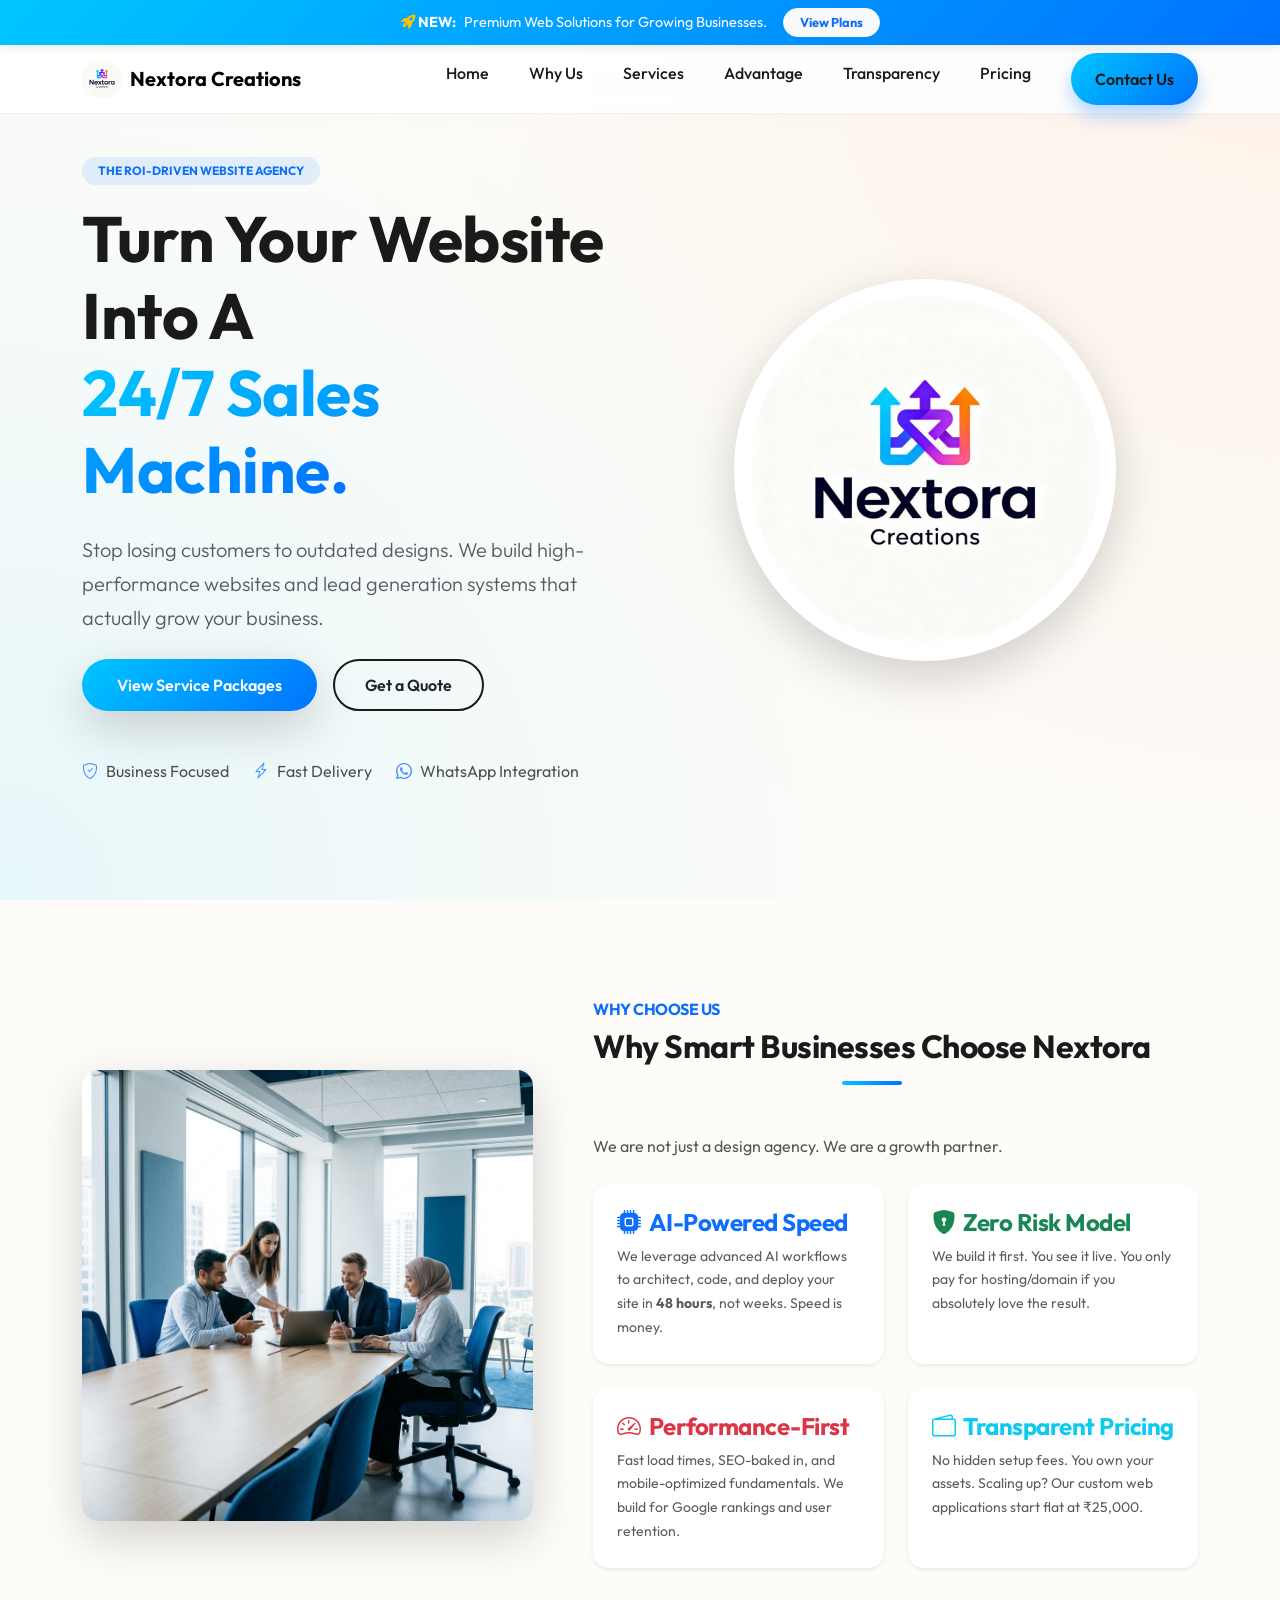
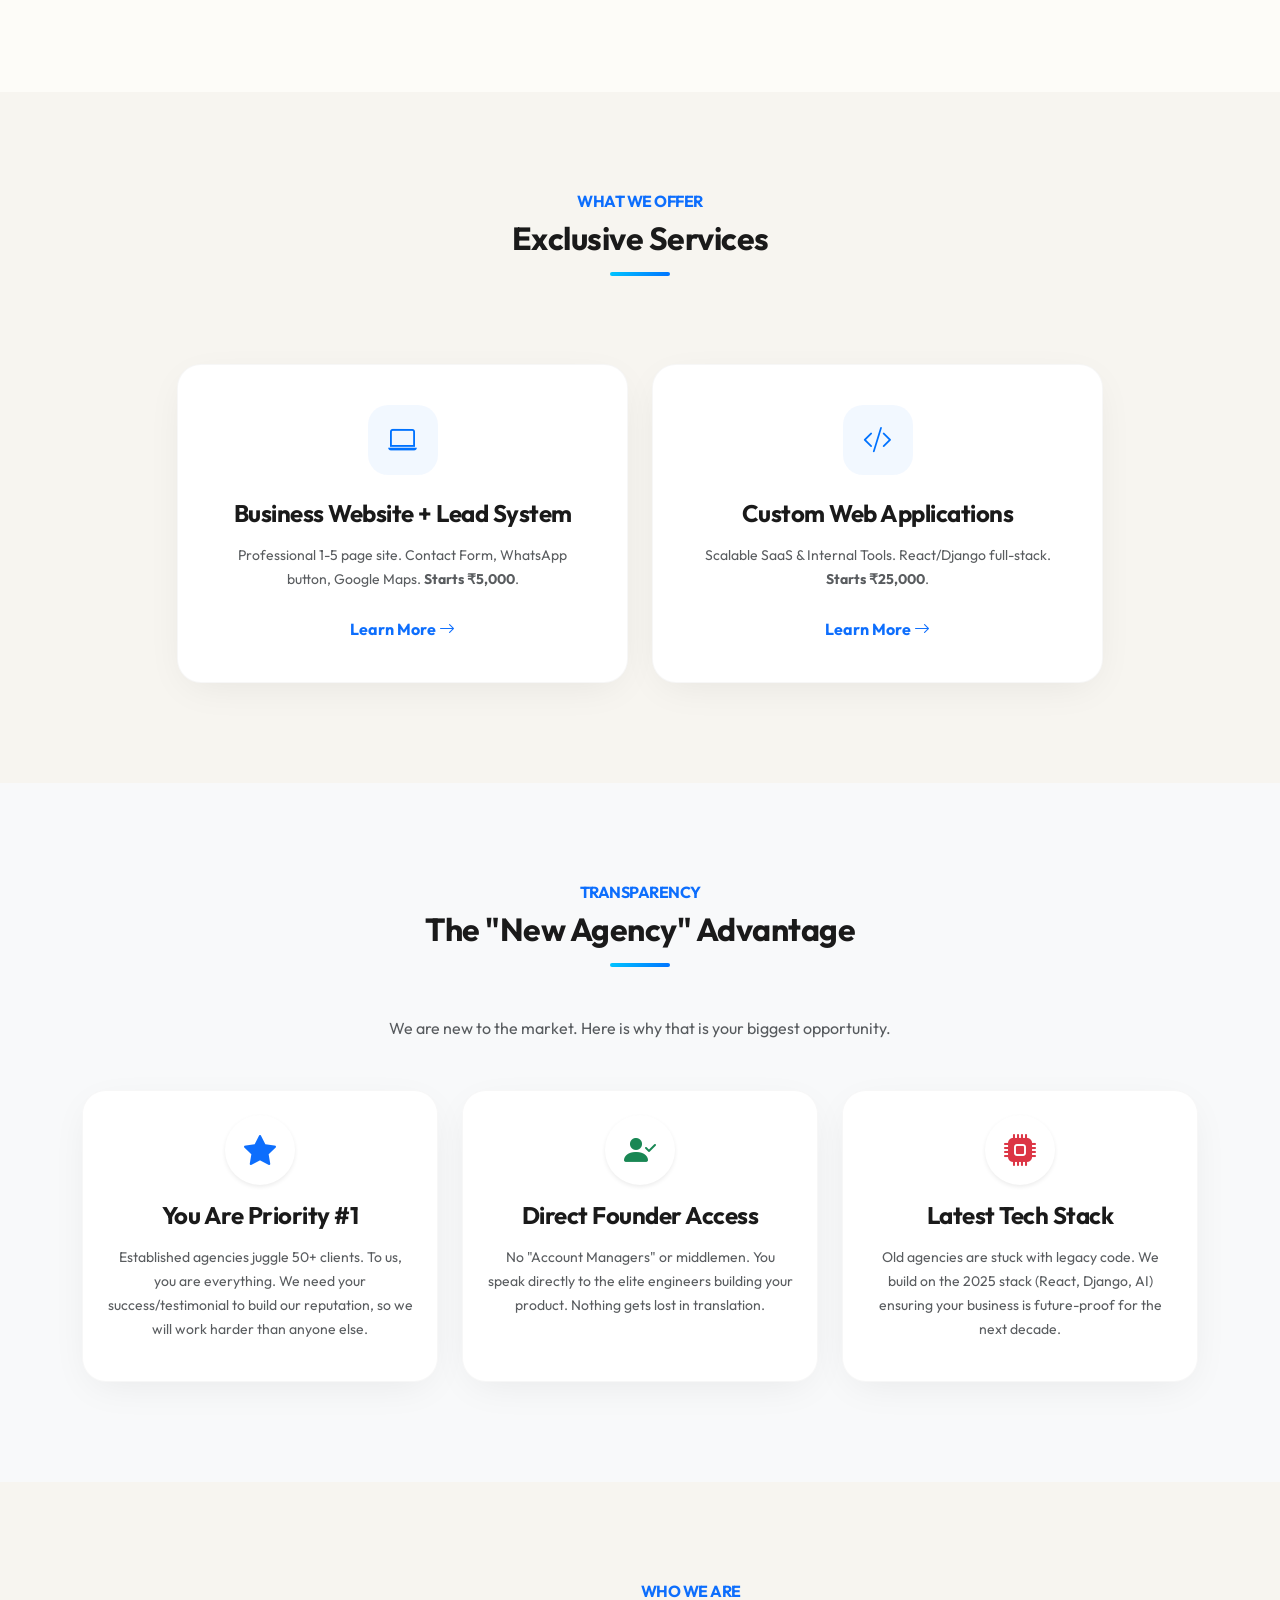
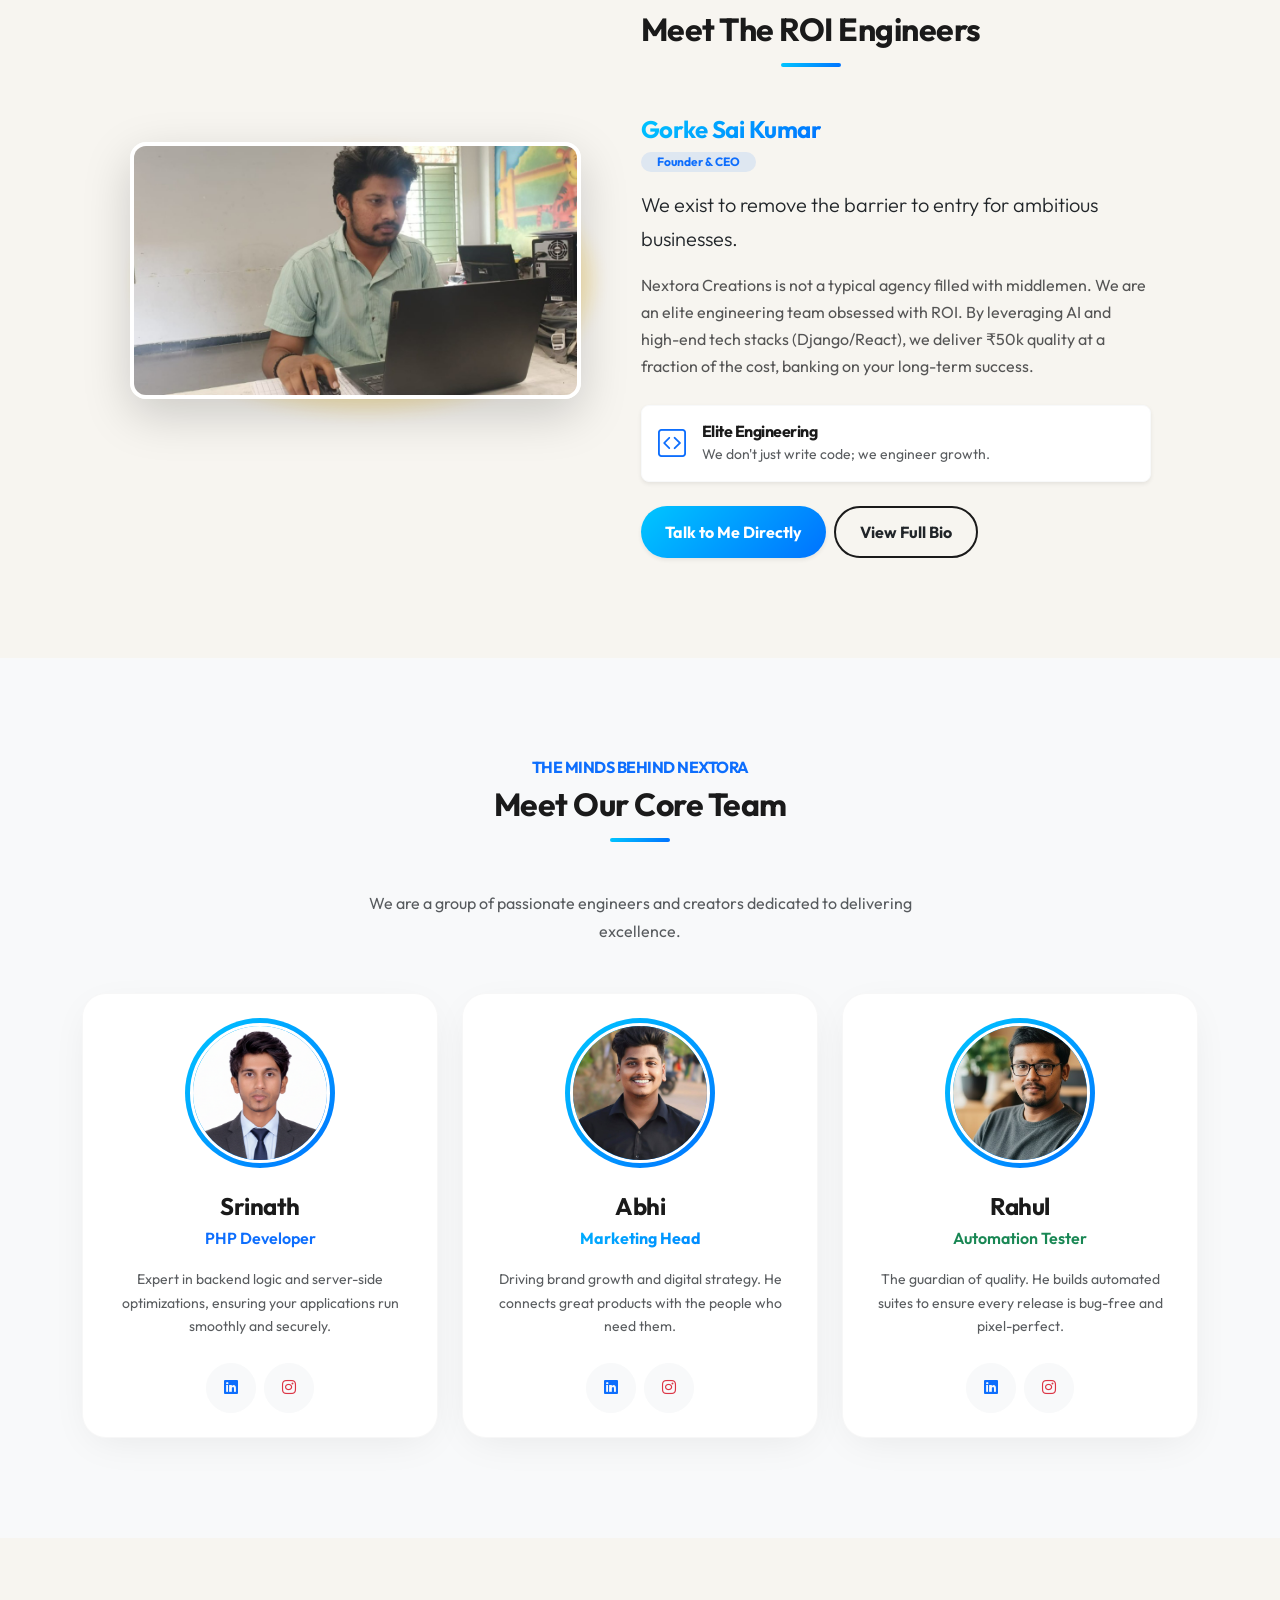
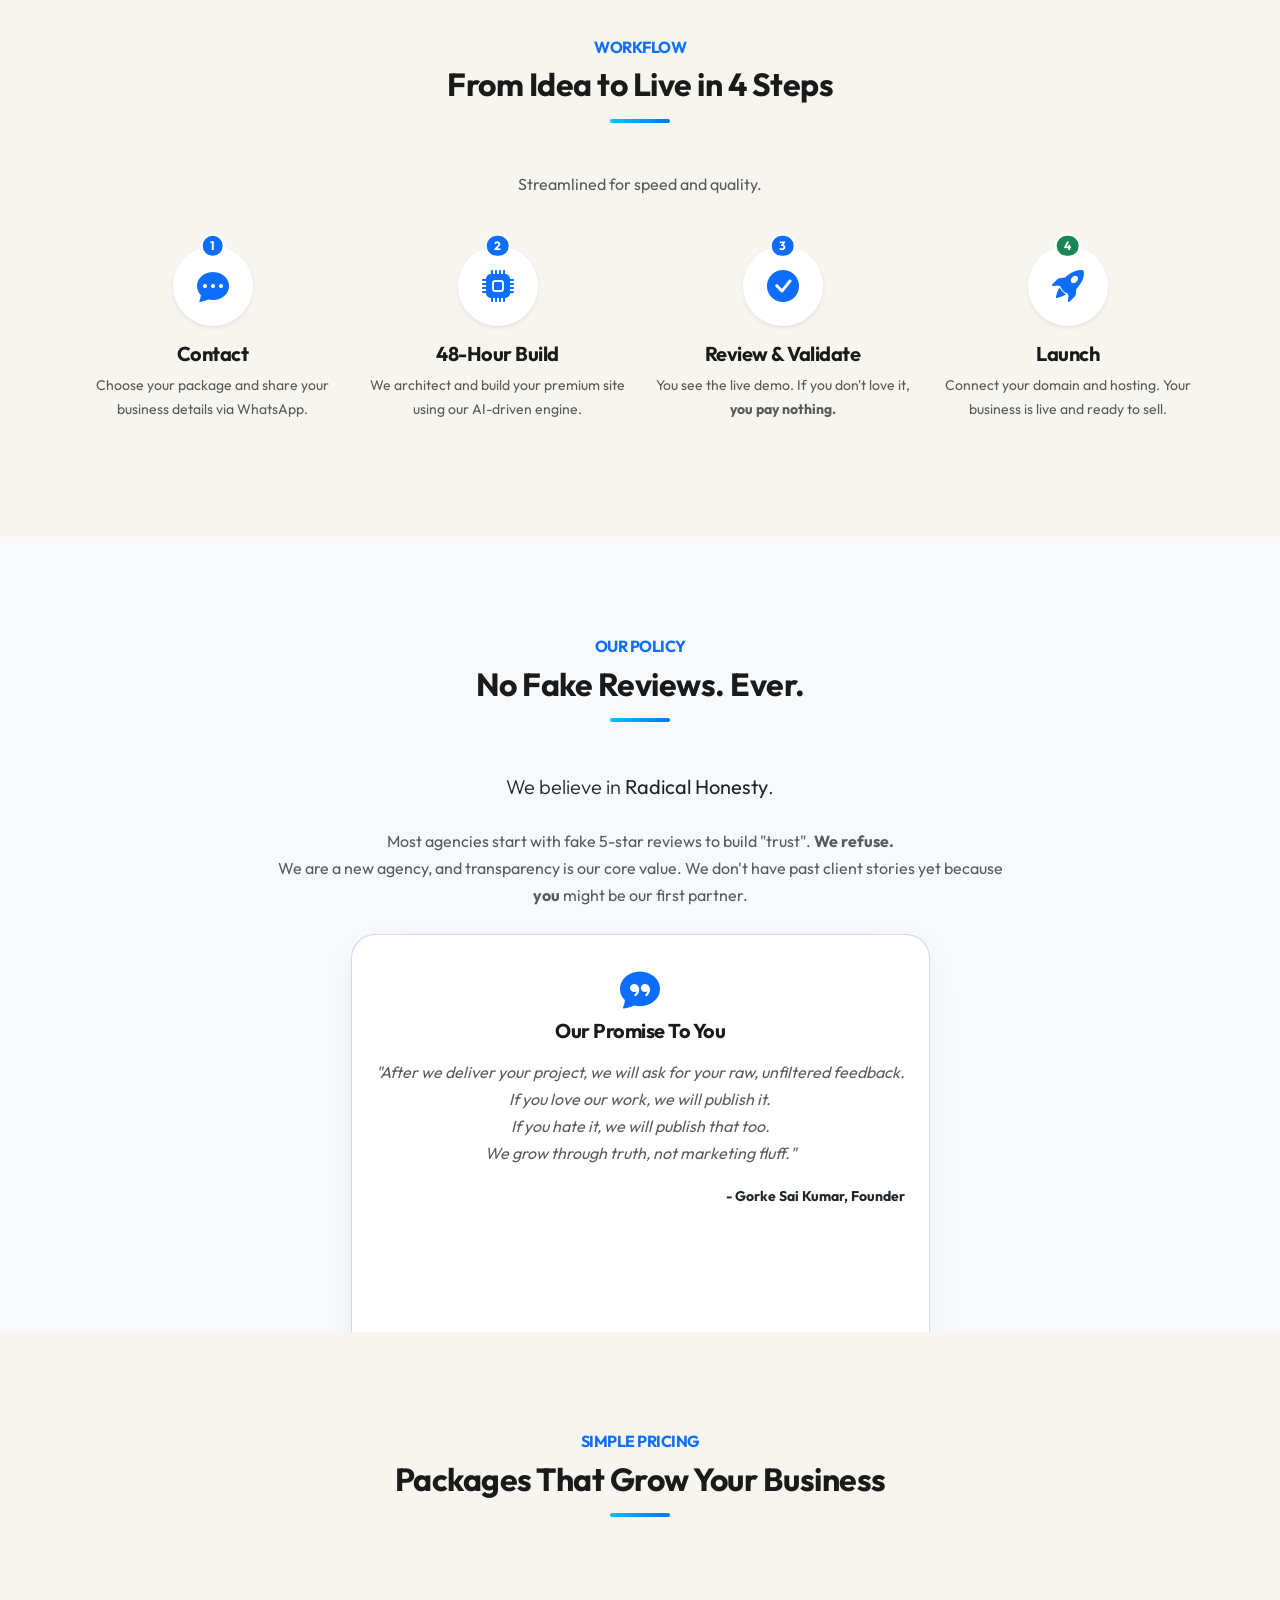
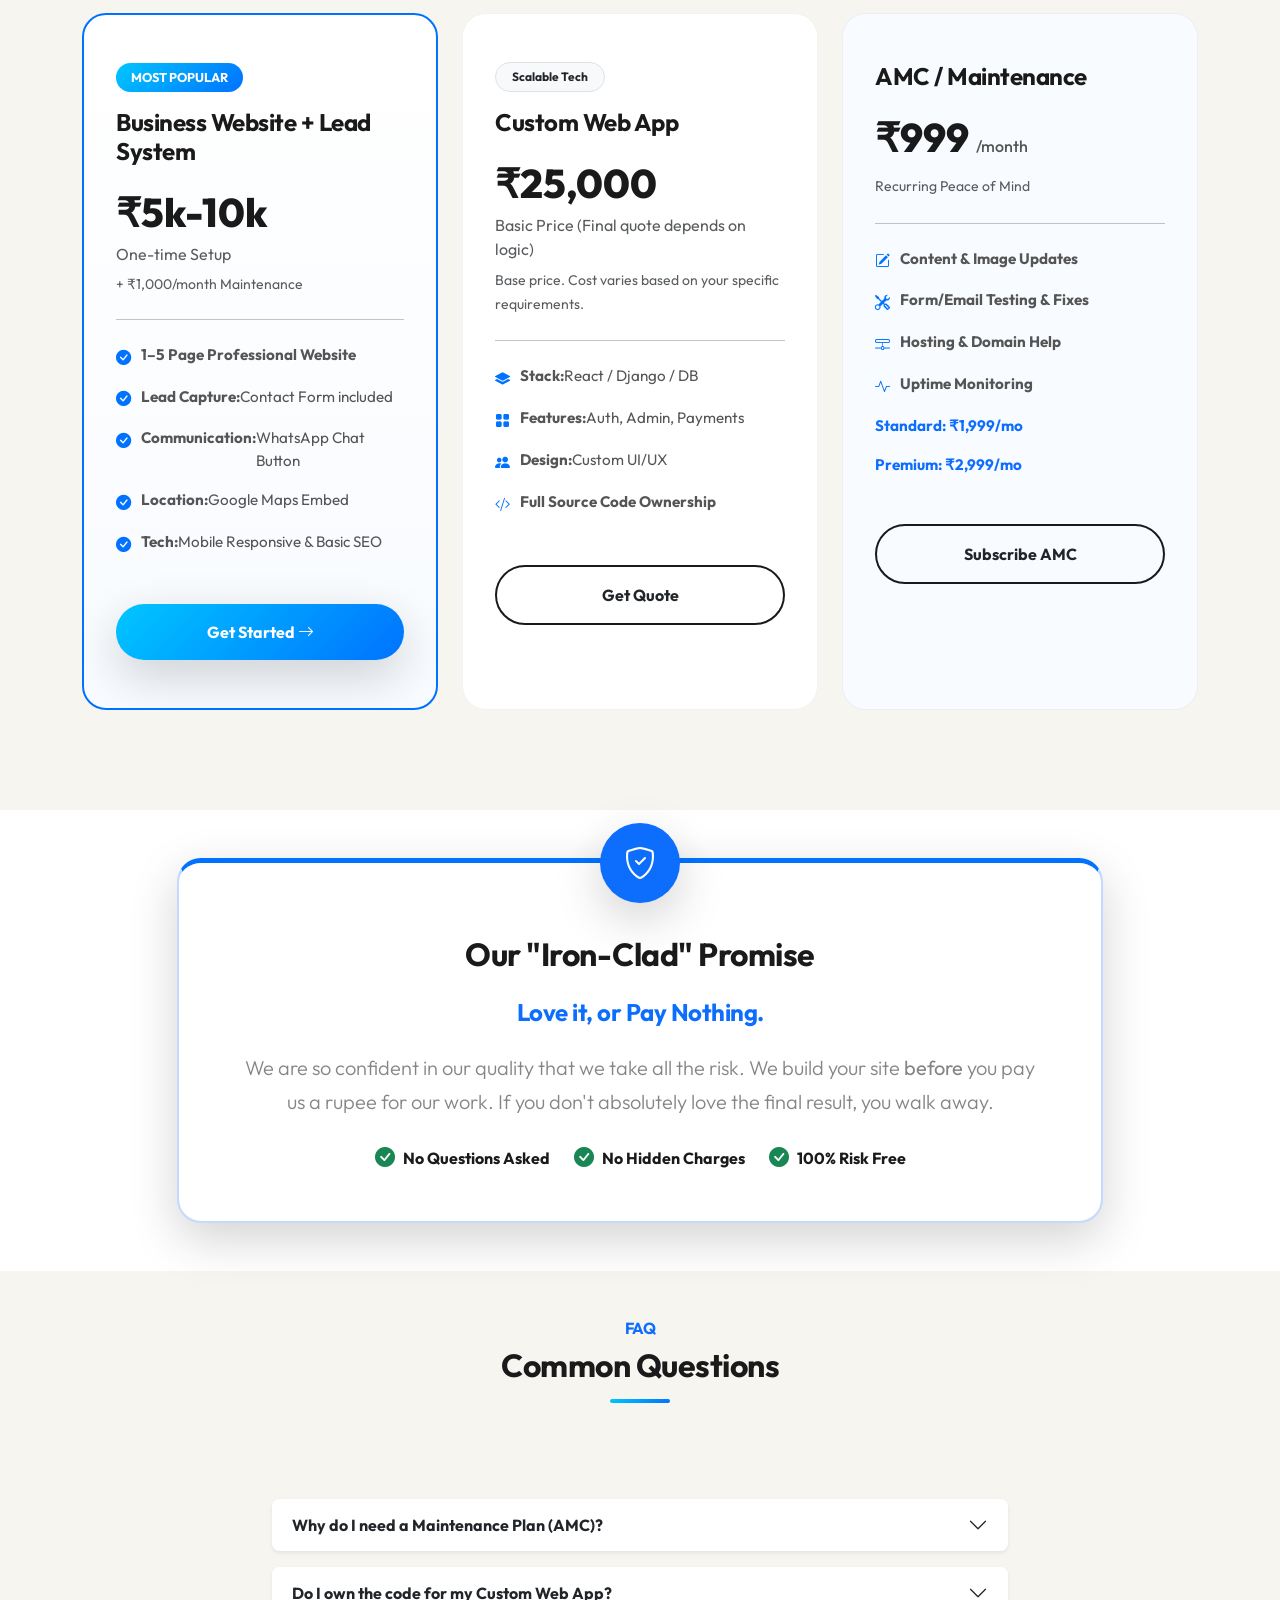
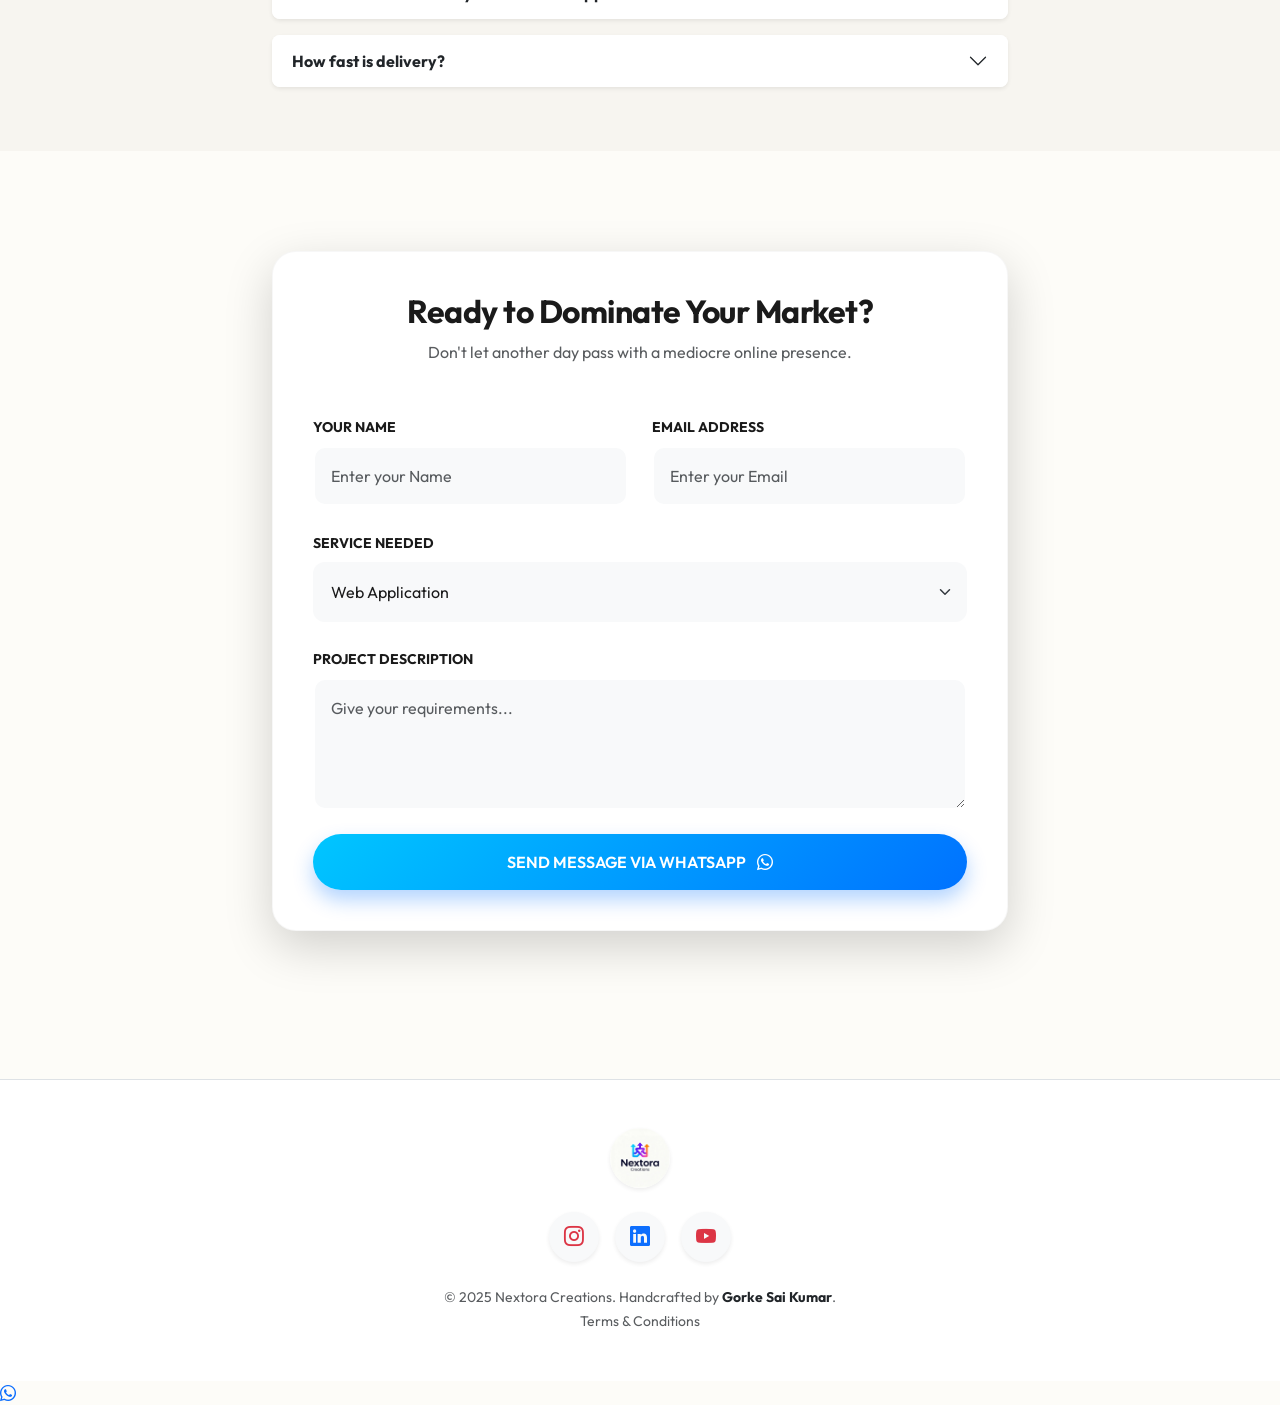
==== commit be948e12: "addedd" ====
--- a/index.html
+++ b/index.html
@@ -107,7 +107,7 @@
                 <div class="col-lg-6">
                     <div class="badge bg-primary bg-opacity-10 text-primary mb-3 px-3 py-2 rounded-pill fw-bold text-uppercase letter-spacing-2">The ROI-Driven Website Agency</div>
                     <h1 class="display-3 fw-bold mb-4">Turn Your Website Into A <br><span class="text-gradient">24/7 Sales Machine.</span></h1>
-                    <p class="lead mb-4 text-muted">Stop losing customers to outdated designs. We build high-performance websites, lead generation systems, and WhatsApp automation tools that actually grow your business.</p>
+                    <p class="lead mb-4 text-muted">Stop losing customers to outdated designs. We build high-performance websites and lead generation systems that actually grow your business.</p>
                     <div class="d-flex gap-3 justify-content-center justify-content-lg-start">
                         <a href="#pricing" class="btn btn-primary-gradient shadow-lg">View Service Packages</a>
                         <a href="#contact" class="btn btn-outline-dark">Get a Quote</a>
@@ -254,7 +254,7 @@
                     <h4 class="fw-bold mb-1"><span class="text-gradient">Gorke Sai Kumar</span></h4>
                     <p class="badge bg-primary bg-opacity-10 text-primary mb-3 px-3 py-1 rounded-pill small fw-bold">Founder & CEO</p>
                     <p class="lead text-dark">We exist to remove the barrier to entry for ambitious businesses.</p>
-                    <p class="mb-4">Nextora Creations is not a typical agency filled with middlemen. We are an elite engineering team obsessed with ROI. By leveraging AI and high-end tech stacks (Django/React), we deliver ₹50k quality for free, banking on your long-term success.</p>
+                    <p class="mb-4">Nextora Creations is not a typical agency filled with middlemen. We are an elite engineering team obsessed with ROI. By leveraging AI and high-end tech stacks (Django/React), we deliver ₹50k quality at a fraction of the cost, banking on your long-term success.</p>
                     
                     <div class="d-flex flex-column gap-3">
                         <div class="d-flex align-items-center bg-white p-3 rounded-3 shadow-sm border border-light">
@@ -468,29 +468,6 @@
                     </div>
                 </div>
 
-                <!-- Package 3: Automation -->
-                <div class="col-lg-4 col-md-6" data-aos="fade-up" data-aos-delay="200">
-                    <div class="pricing-card-premium h-100">
-                         <div class="badge bg-success bg-opacity-10 text-success mb-3 px-3 py-2 rounded-pill fw-bold border">High Value</div>
-                        <h3 class="fw-bold fs-4">Website + Automation</h3>
-                        <div class="pricing-price mt-3">₹7k-12k <small class="d-block fs-6 text-muted fw-normal">One-time Investment</small></div>
-                        <p class="text-muted small mb-4">Perfect for Salons, Gyms, Clinics</p>
-                        
-                        <hr class="opacity-10 my-4">
-                        
-                        <ul class="list-unstyled pricing-features mb-5 small">
-                            <li><i class="bi bi-globe"></i> <strong>Everything in Business Website</strong></li>
-                            <li><i class="bi bi-whatsapp"></i> <strong>WhatsApp Button + Auto-reply</strong></li>
-                            <li><i class="bi bi-robot"></i> <strong>Inquiry Form → WhatsApp Msg</strong></li>
-                            <li><i class="bi bi-bar-chart-fill"></i> <strong>Ideal for Service Businesses</strong></li>
-                        </ul>
-                        
-                        <div class="text-center mt-auto">
-                            <a href="https://wa.me/917674981970?text=I need the Website + WhatsApp Automation package." target="_blank" class="btn btn-outline-dark w-100 py-3 fw-bold">Get Scale Package</a>
-                        </div>
-                    </div>
-                </div>
-
                 <!-- Package 3: Custom Web App -->
                 <div class="col-lg-4 col-md-6" data-aos="fade-up" data-aos-delay="250">
                     <div class="pricing-card-premium h-100">
@@ -605,12 +582,12 @@
                         <div class="accordion-item border-0 mb-3 shadow-sm rounded-3 overflow-hidden">
                             <h2 class="accordion-header" id="headingTwo">
                                 <button class="accordion-button fw-bold collapsed" type="button" data-bs-toggle="collapse" data-bs-target="#collapseTwo" aria-expanded="false" aria-controls="collapseTwo">
-                                    What is the "Website + Automation" package?
+                                    Do I own the code for my Custom Web App?
                                 </button>
                             </h2>
                             <div id="collapseTwo" class="accordion-collapse collapse" aria-labelledby="headingTwo" data-bs-parent="#accordionFAQ">
                                 <div class="accordion-body text-muted">
-                                    This is perfect for service businesses like gyms, salons, or clinics. We link your website inquiry form directly to your WhatsApp and set up auto-replies, so you respond to leads instantly.
+                                    <strong>Yes, absolutely.</strong> Unlike other agencies that lock you in, we provide full source code ownership for Custom Web Applications once the project is paid in full. You are free to host it anywhere.
                                 </div>
                             </div>
                         </div>
@@ -714,8 +691,8 @@
             easing: 'ease-out-cubic'
         });
     </script>
-    <script src="assets/js/sheets.js"></script>
-    <script src="assets/js/contact.js"></script>
-    <script src="assets/js/main.js"></script>
+    <script src="assets/js/sheets.js?v=2"></script>
+    <script src="assets/js/contact.js?v=2"></script>
+    <script src="assets/js/main.js?v=2"></script>
 </body>
 </html>
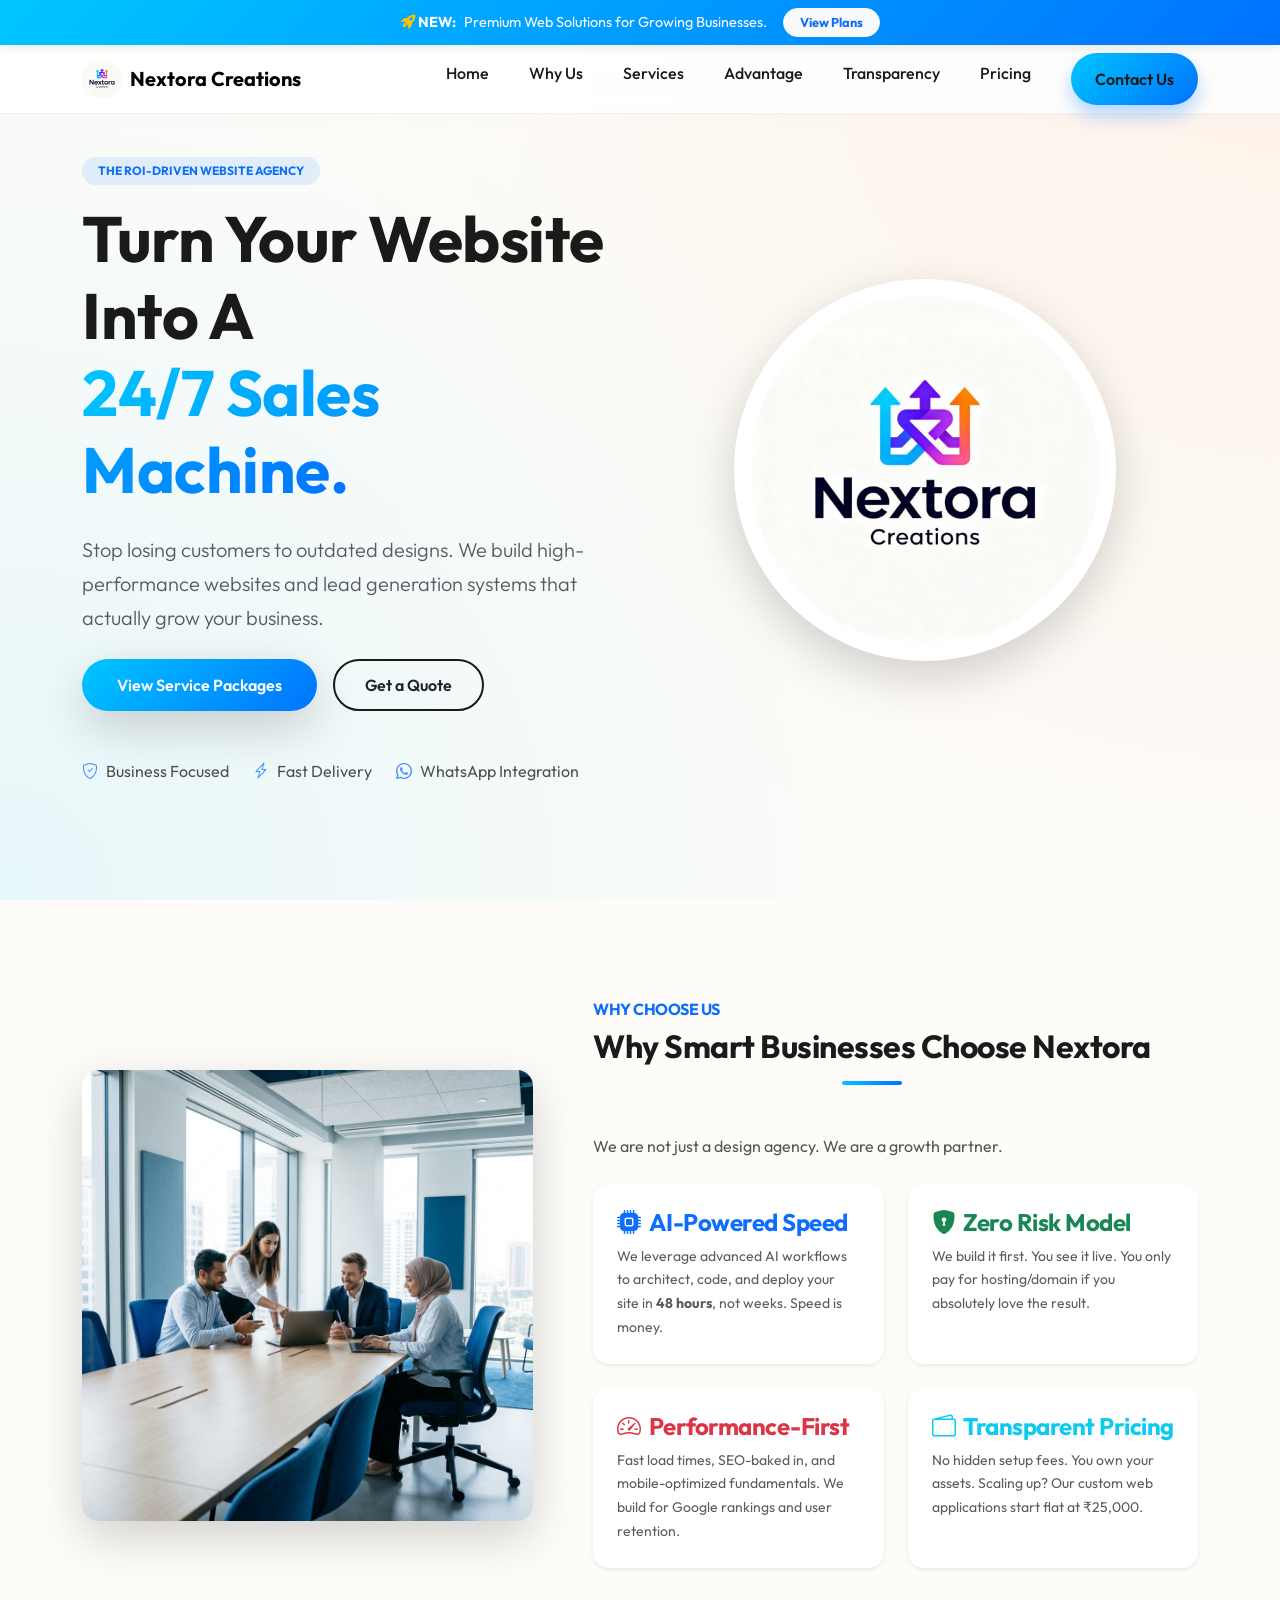
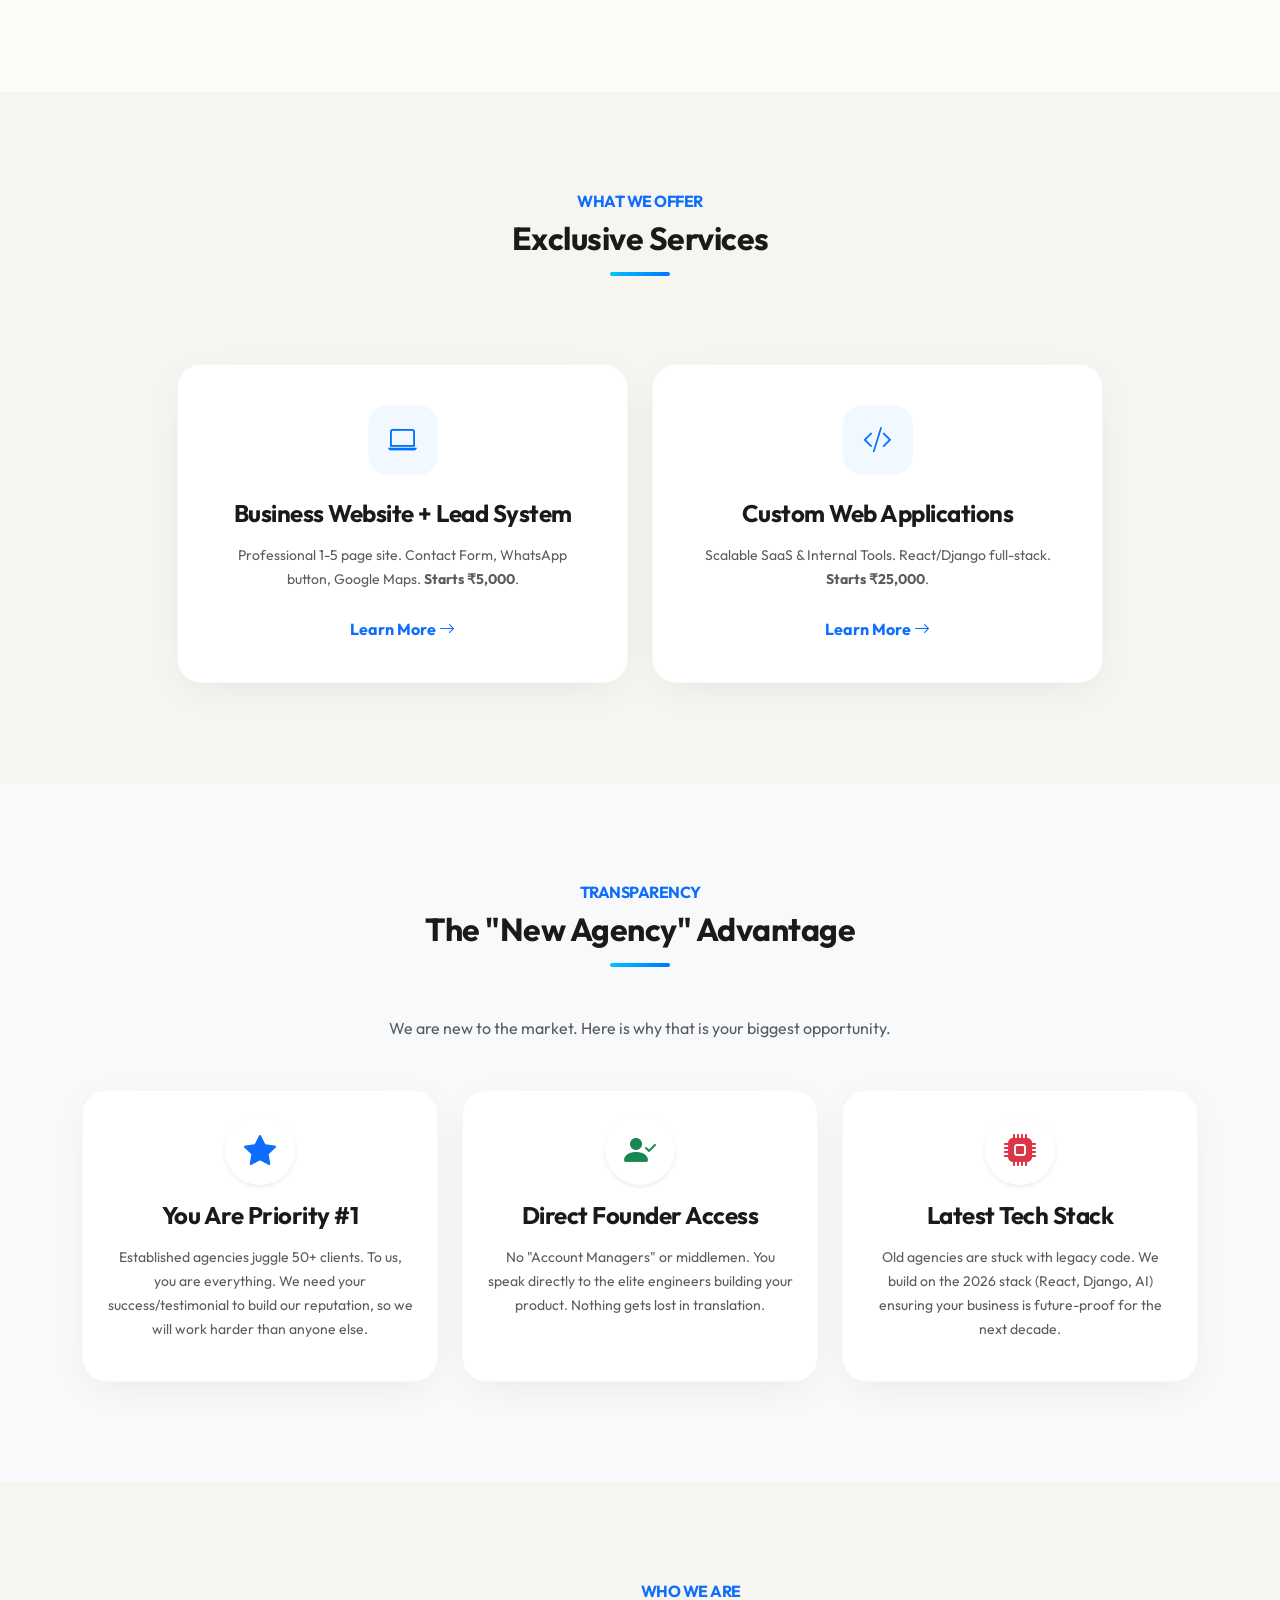
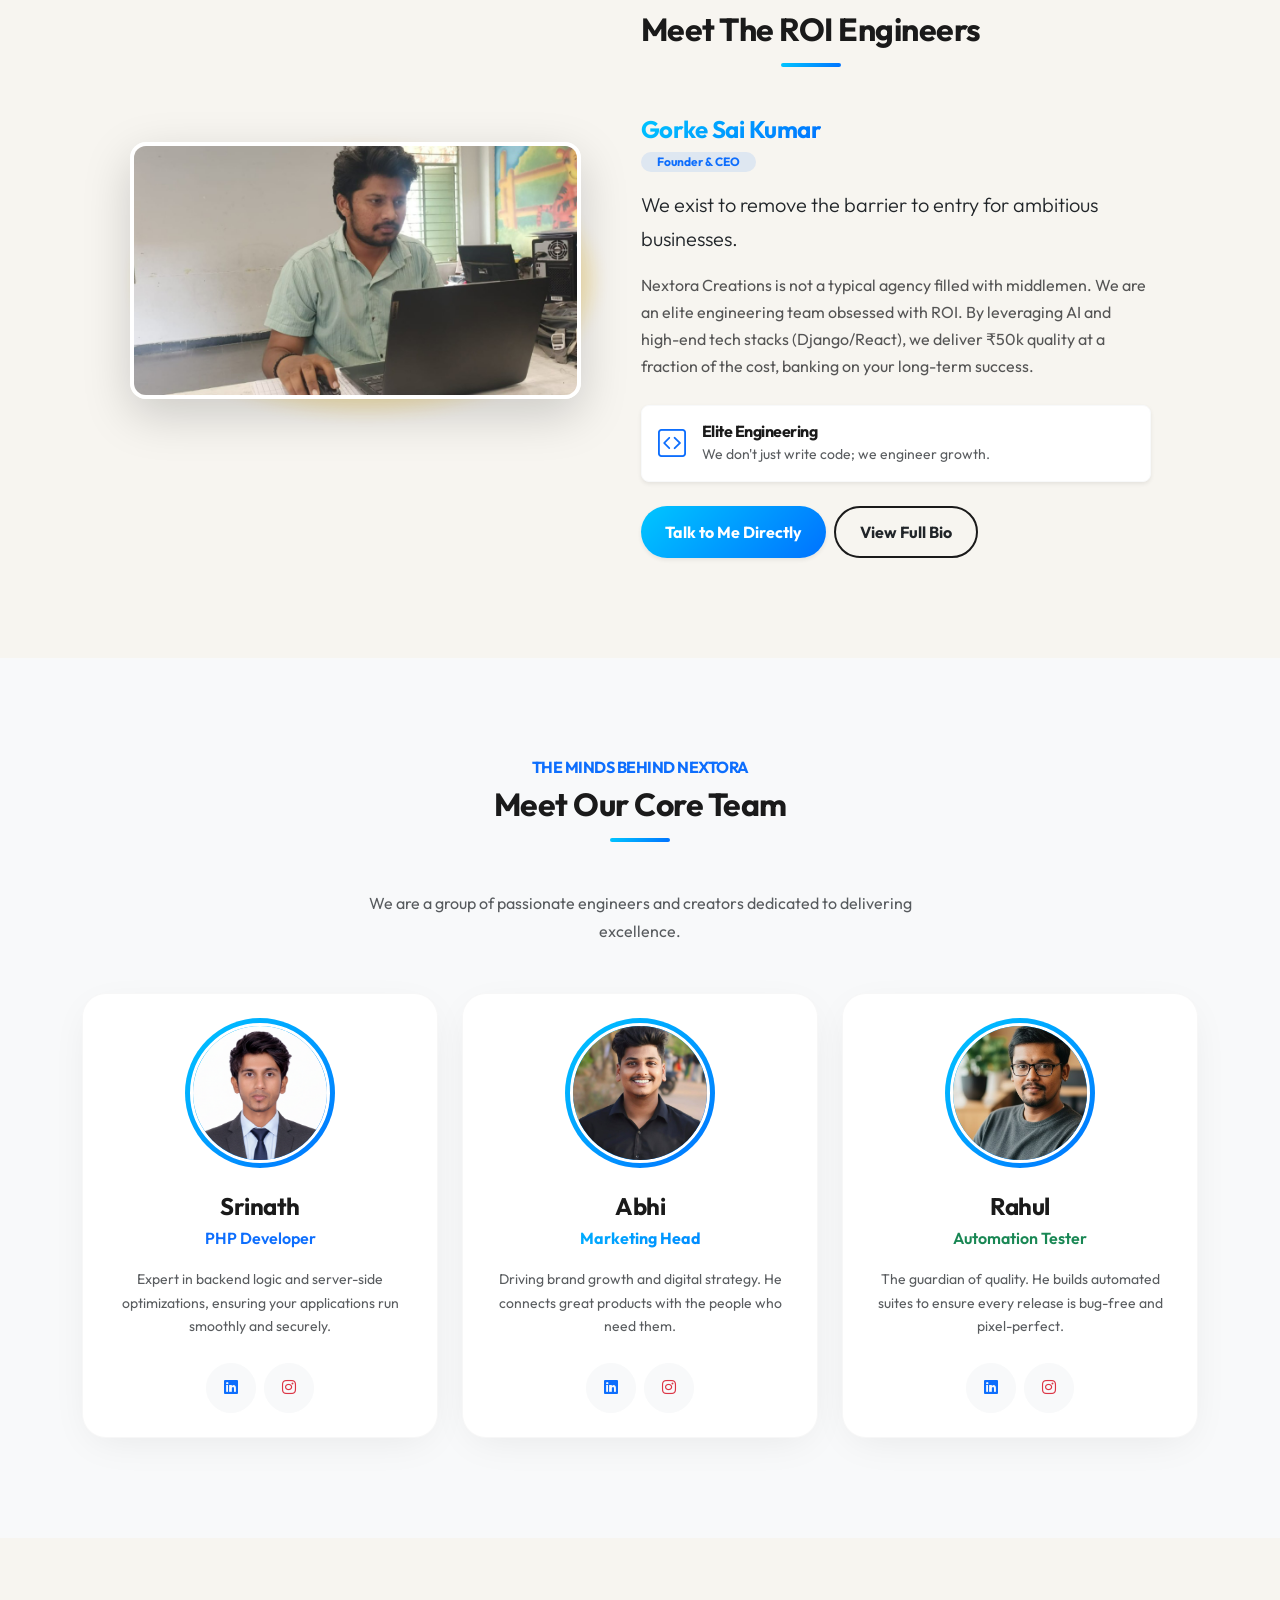
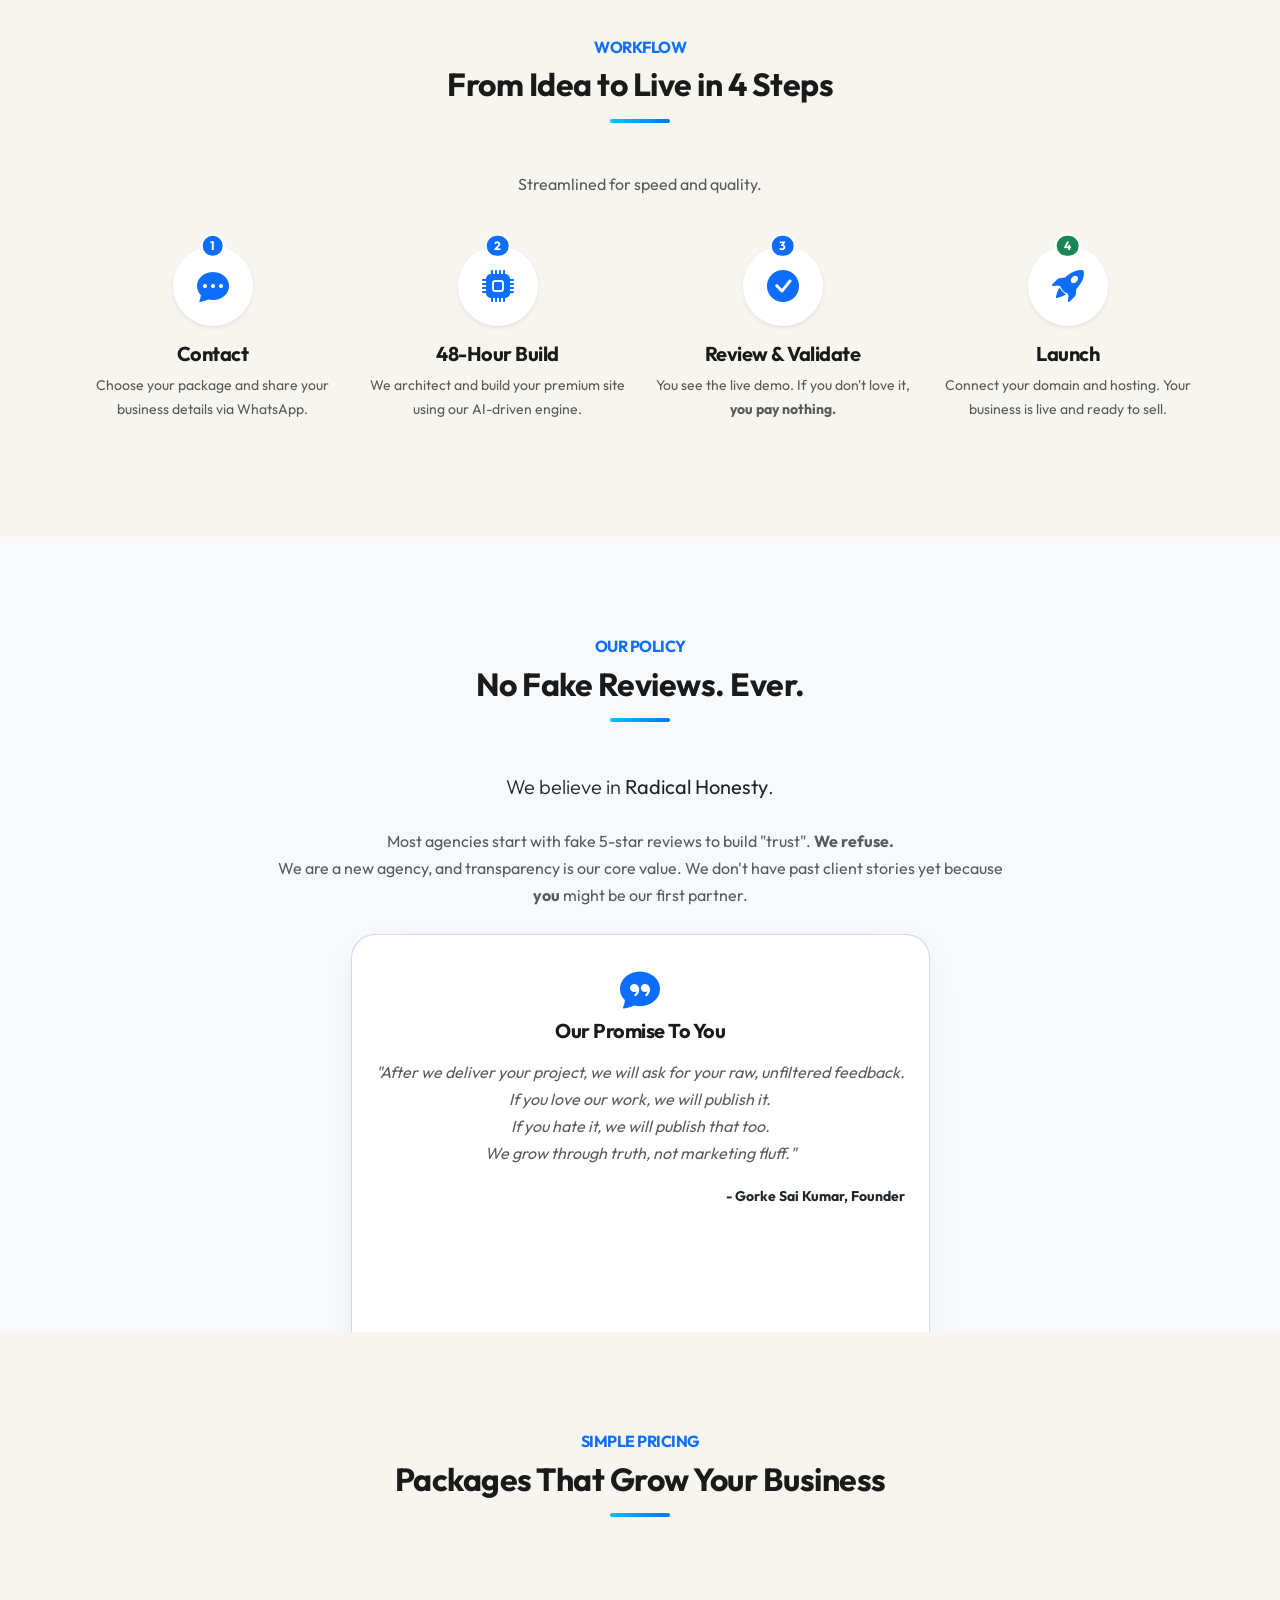
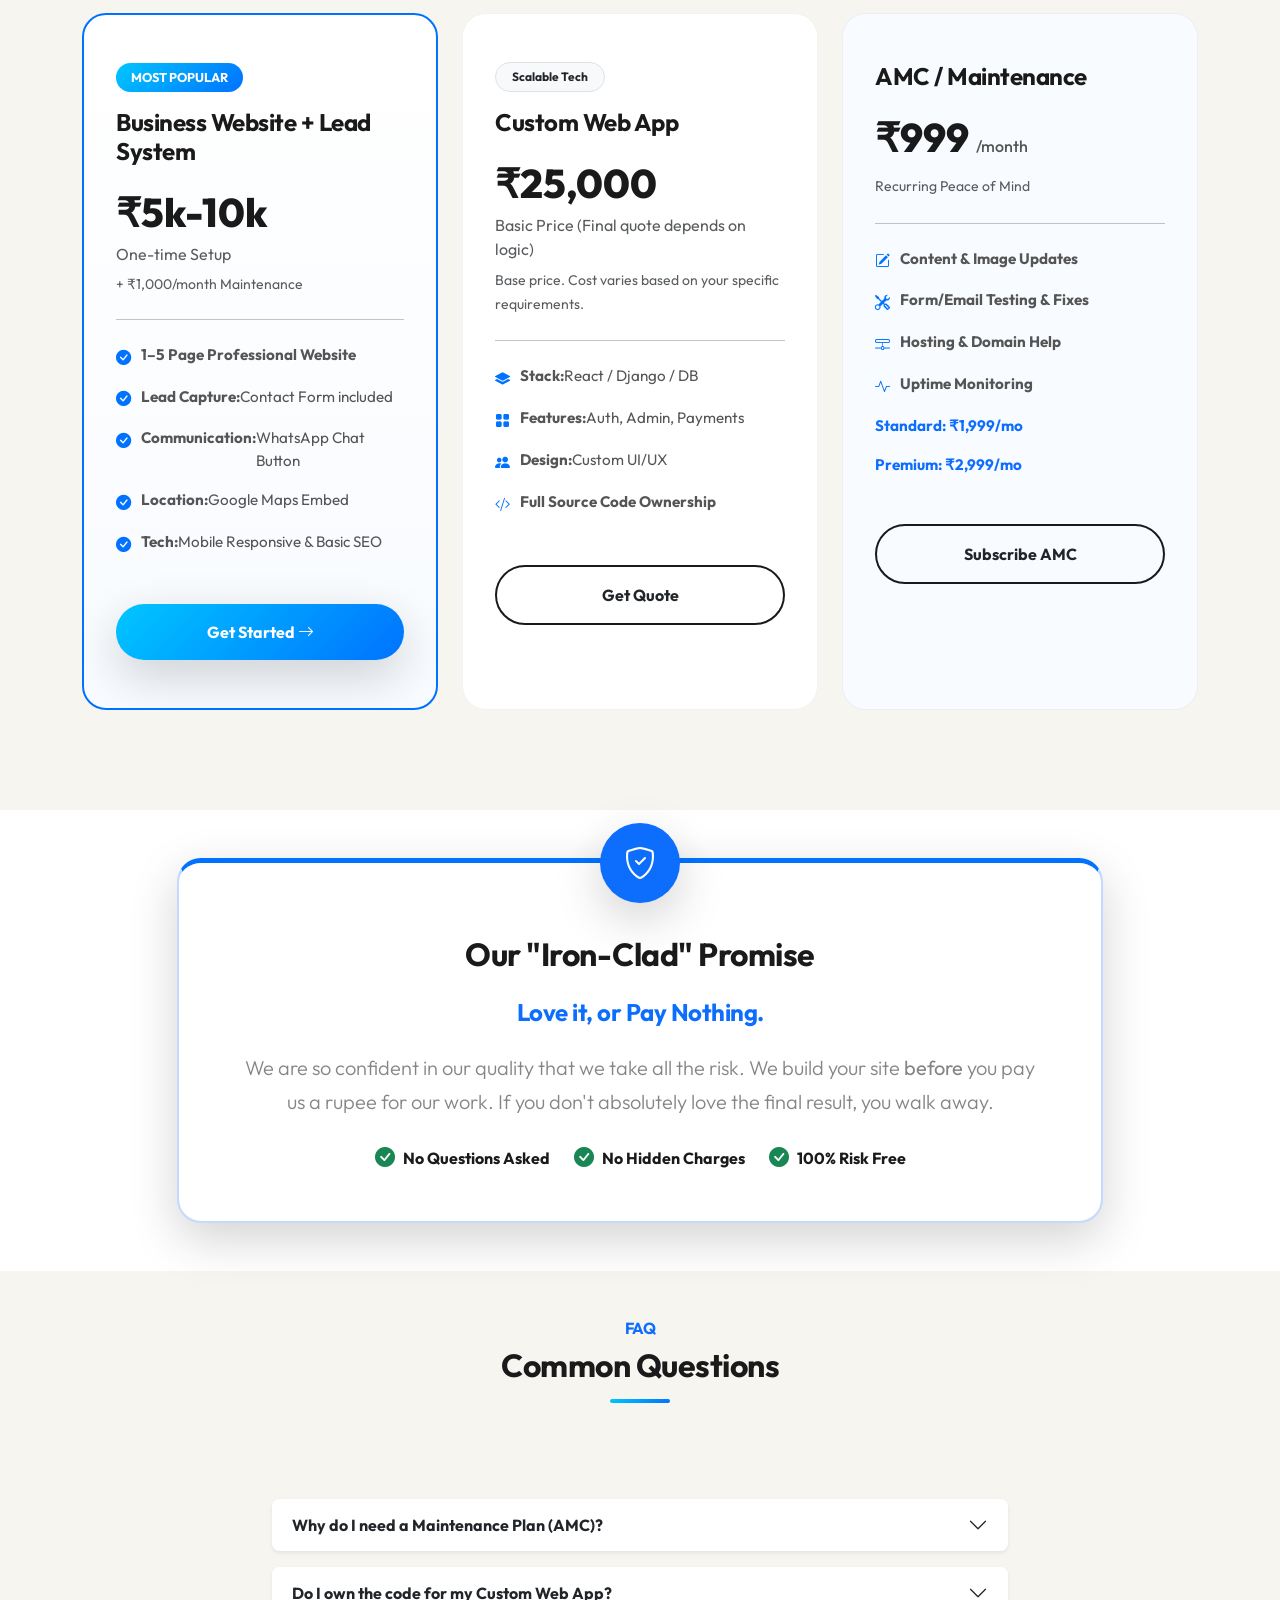
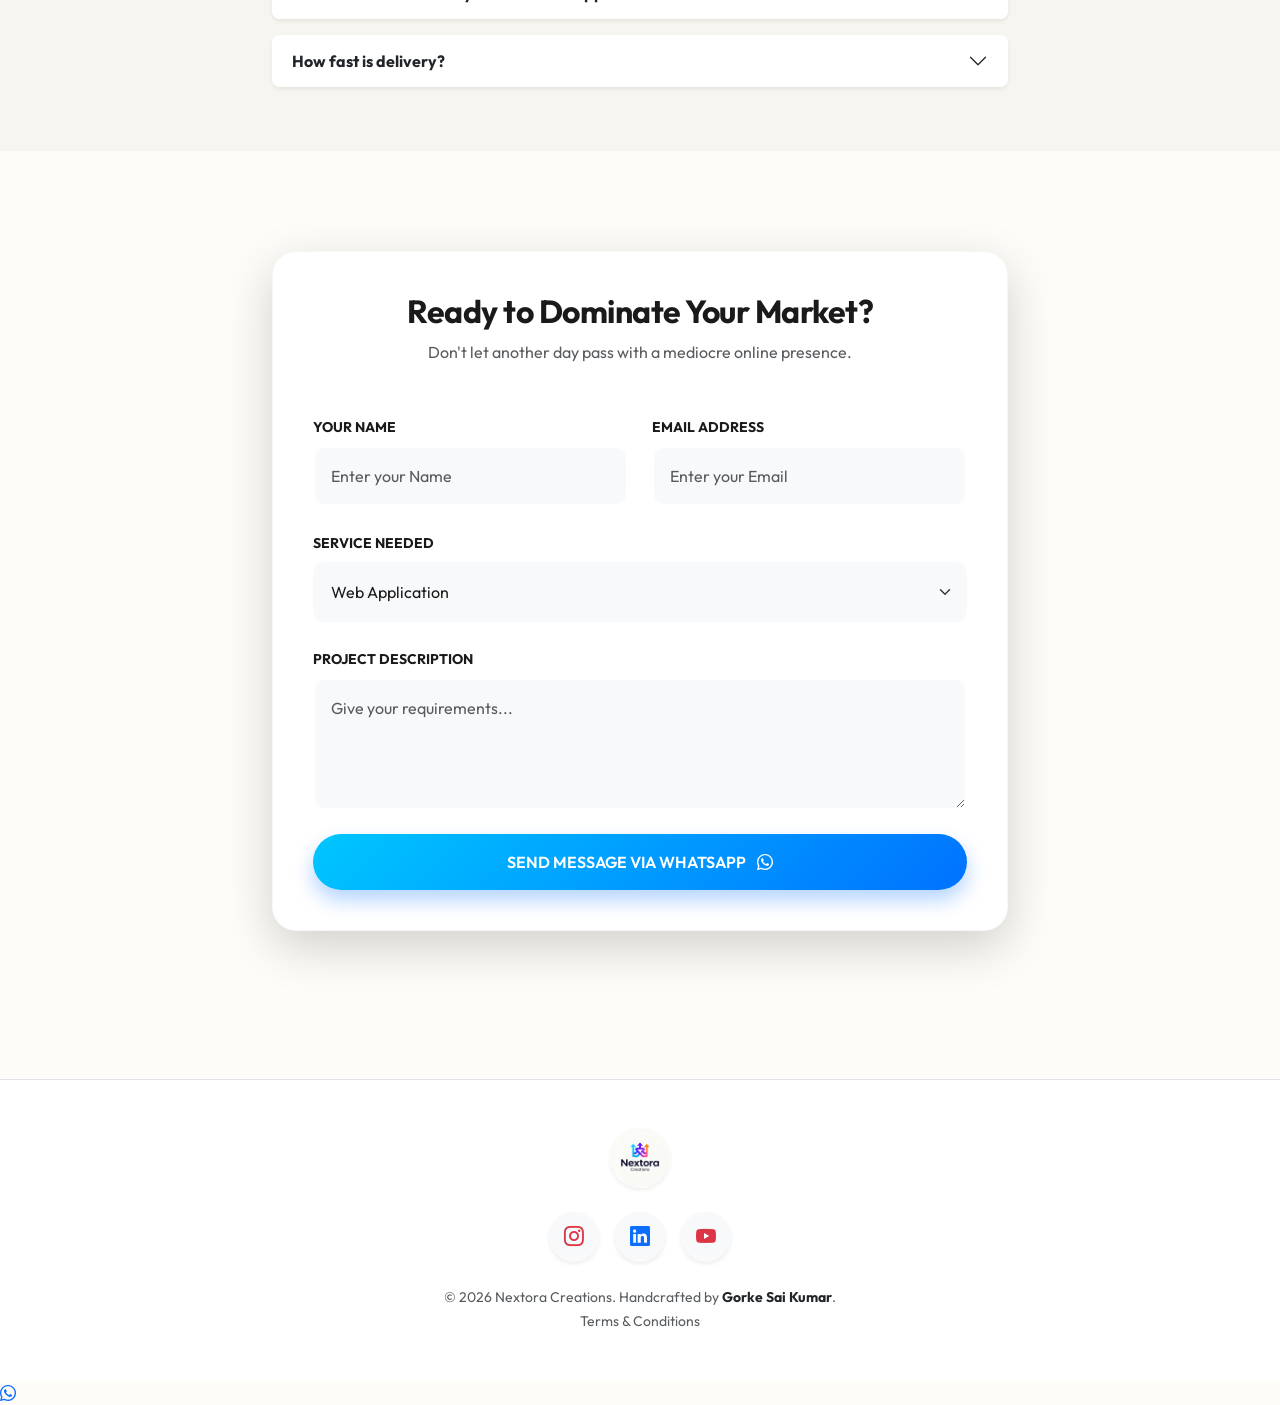
==== commit bf7a2949: "2026" ====
--- a/index.html
+++ b/index.html
@@ -229,7 +229,7 @@
                             <i class="bi bi-cpu-fill"></i>
                         </div>
                         <h4 class="fw-bold mb-3">Latest Tech Stack</h4>
-                        <p class="small text-muted">Old agencies are stuck with legacy code. We build on the 2025 stack (React, Django, AI) ensuring your business is future-proof for the next decade.</p>
+                        <p class="small text-muted">Old agencies are stuck with legacy code. We build on the 2026 stack (React, Django, AI) ensuring your business is future-proof for the next decade.</p>
                     </div>
                 </div>
             </div>
@@ -670,7 +670,7 @@
                 </a>
             </div>
 
-            <p class="mb-0 text-muted small">&copy; 2025 Nextora Creations. Handcrafted by <span class="fw-bold text-dark">Gorke Sai Kumar</span>. <br> <a href="terms.html" class="text-muted text-decoration-none">Terms & Conditions</a></p>
+            <p class="mb-0 text-muted small">&copy; 2026 Nextora Creations. Handcrafted by <span class="fw-bold text-dark">Gorke Sai Kumar</span>. <br> <a href="terms.html" class="text-muted text-decoration-none">Terms & Conditions</a></p>
         </div>
     </footer>
 
